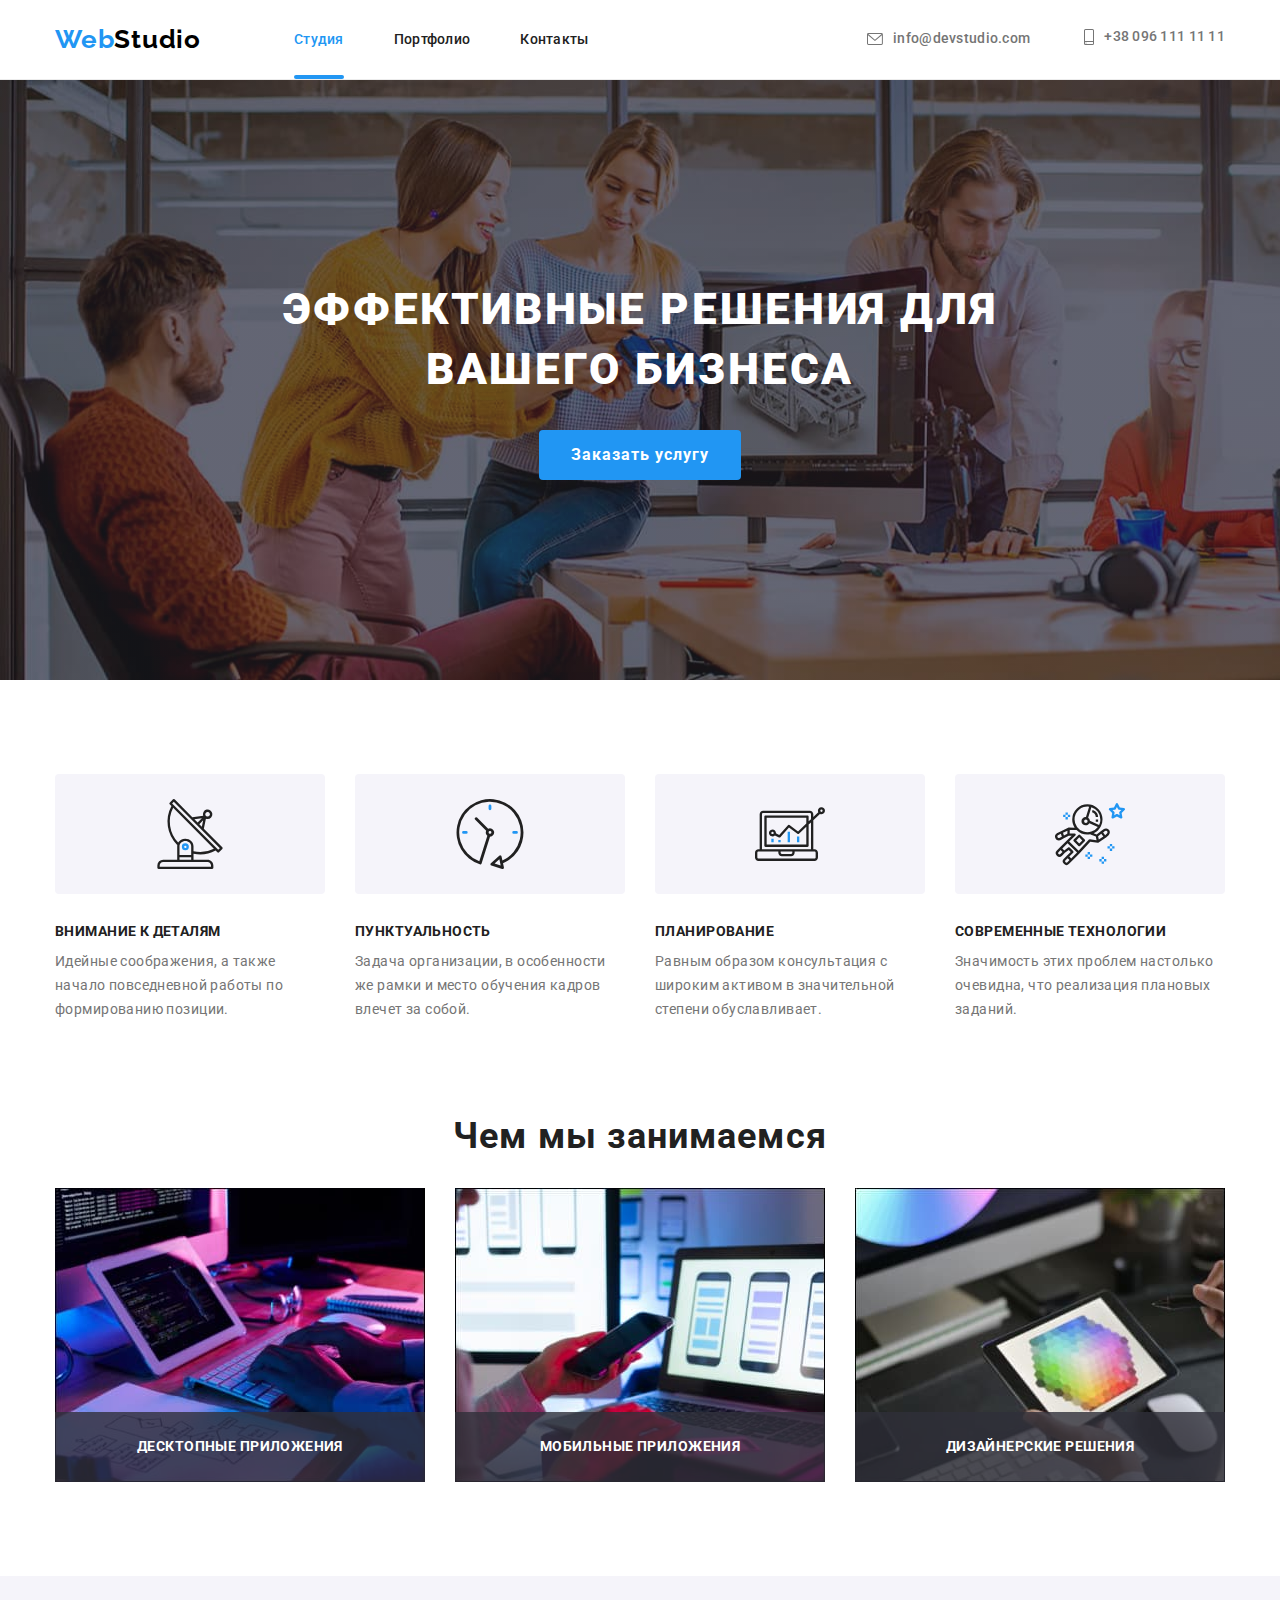
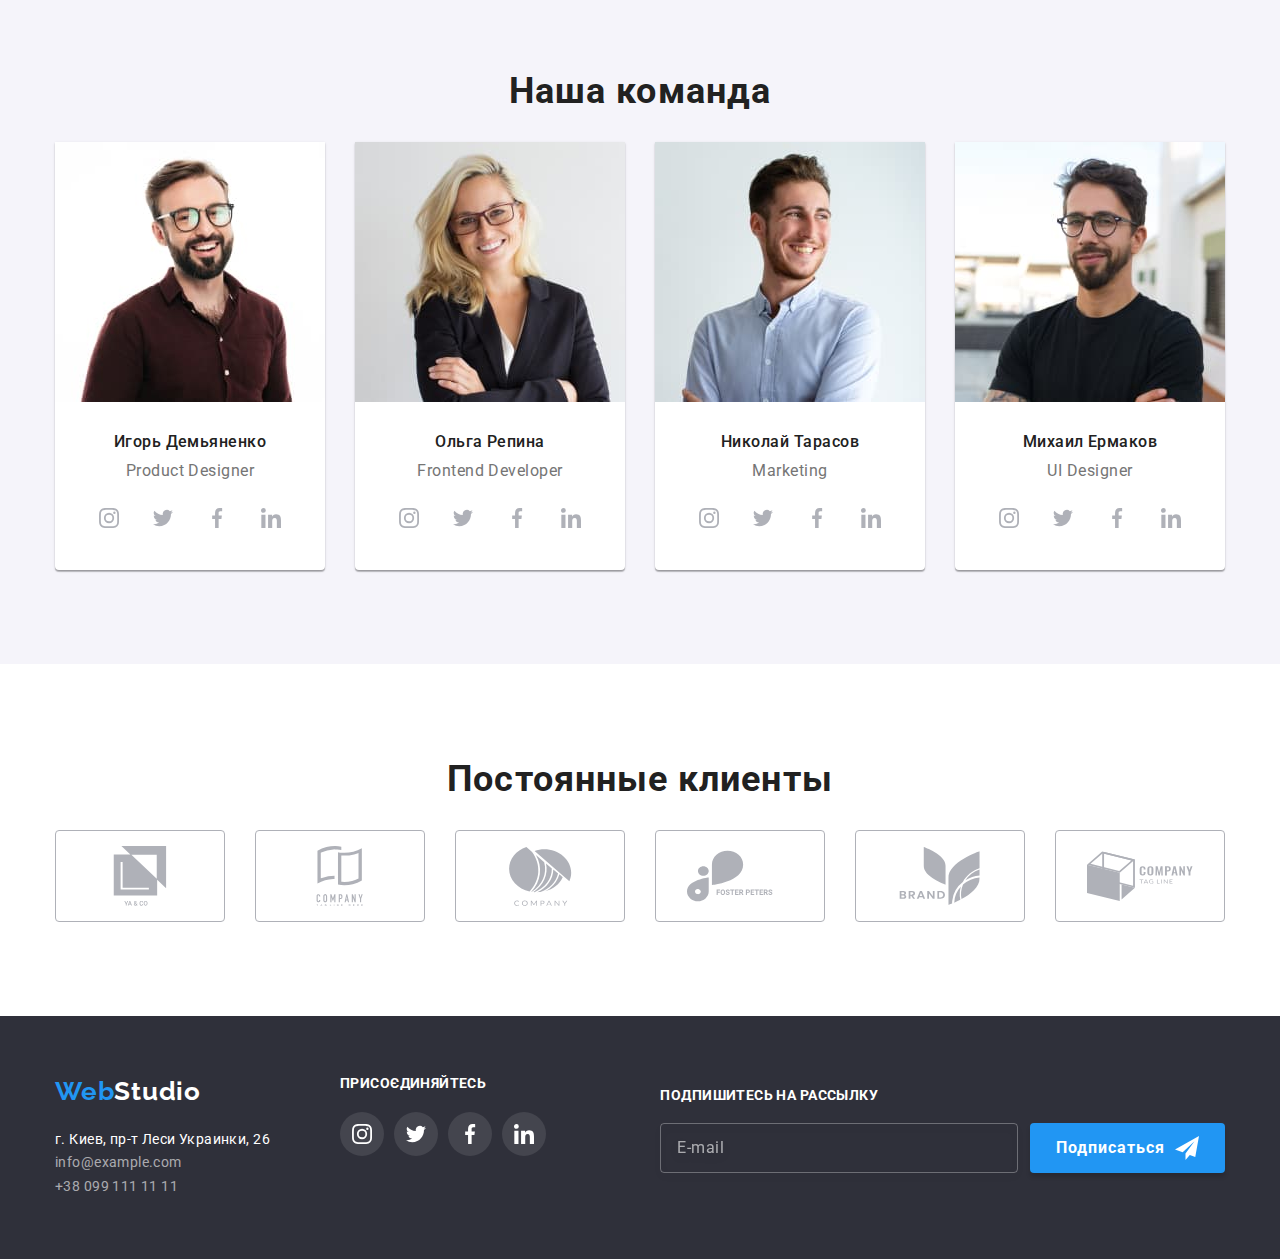
==== index.html @ 125cb2c0 "hw8" ====
<!DOCTYPE html>
<html lang="ru">

<head>
    <meta charset="UTF-8" />
    <meta http-equiv="X-UA-Compatible" content="IE=edge">
    <meta name="viewport" content="width=device-width, initial-scale=1.0">
    <title>Студія</title>
    <link rel="preconnect" href="https://fonts.googleapis.com">
    <link rel="preconnect" href="https://fonts.gstatic.com" crossorigin>
    <link href="https://fonts.googleapis.com/css2?family=Raleway:wght@700&family=Roboto:wght@400;500;700;900&display=swap"
        rel="stylesheet">
    <link rel="stylesheet" href="https://cdn.jsdelivr.net/npm/modern-normalize@1.1.0/modern-normalize.min.css">
    <link rel="stylesheet" href="./css/main.min.css">
    
</head>

<body>
<!--HEADER-->
    <header class="page-header">
        <div class="container page-header-box">
        <nav class="page-nav">
            <a class="page-header__logo link" href="./index.html" lang="en"><span class="web">Web</span>Studio</a>
            <ul class="menu list"> 
                <li class="menu__item">
                    <a class="menu__link current link" href="./index.html">Студия</a>
                </li>
                <li class="menu__item">
                    <a class="menu__link link" href="./portfolio.html">Портфолио</a>
                </li>
                <li class="menu__item">
                    <a class="menu__link link" href="#contacts">Контакты</a>
                </li>
            </ul> 
        </nav>
        <button type="button" class="mobile-menu-open" data-menu-open>
        <svg class="mobile-menu-icon" width="40px" height="40px">
            <use href="./images/icons.svg#icon-mobile-menu"></use>
        </svg>
        </button>
        <div class="contacts-box">
            <a class="contact-e-mail link" href="mailto:info@devstudio.com">info@devstudio.com
                <svg class="envelope-icon" width="16px" height="12px">
                    <use href="./images/icons.svg#icon-envelope"></use>
                </svg>
            </a>
            <a class="contact-phone-number link" href="tel:+380961111111">+38 096 111 11 11
                <svg class="phone-icon" width="10px" height="16px">
                    <use href="./images/icons.svg#icon-smartphone"></use>
                </svg>
            </a>
    </div>
        </div>
    </header>

    <!-- <main> -->
 <!-- HERO --> 

    <section class="hero section">  
    <div class="container">
        <h1 class="hero__title">Эффективные решения для <br>вашего бизнеса</h1>
        <div class="hero__bnt-box"><button class="hero__btn" type="button" data-modal-open>Заказать услугу</button>
            </div>
    </div>    
    </section>
    
<!--ADVANTAGES-->

    <section class="advantages section">   
        <div class="container">
        <ul class="advantages-list list">
            <li class="advantages-list__item">
                <div class="advantages-list__icon-box">
                    <svg class="advantages-list__icon"width="70" height="70">
                    <use href="./images/icons.svg#icon-antenna"></use>
                    </svg>
                </div>
                <h3 class="advantages-list__title">Внимание к деталям</h3>
                <p class="advantages-list__description">Идейные соображения, а также начало повседневной работы по формированию позиции.</p>
                </li>
                <li class="advantages-list__item">
                    <div class="advantages-list__icon-box">
                    <svg class="advantages-list__icon" width="70" height="70">
                    <use href="./images/icons.svg#icon-clock"></use>
                    </svg>
                    </div>
                    <h3 class="advantages-list__title">Пунктуальность</h3>
                    <p class="advantages-list__description">Задача организации, в особенности же рамки и место обучения кадров влечет за собой.</p>
                </li>
                <li class="advantages-list__item">
                    <div class="advantages-list__icon-box">
                    <svg class="advantages-list__icon" width="70" height="70">
                        <use href="./images/icons.svg#icon-diagram"></use>
                    </svg>
                    </div>
                    <h3 class="advantages-list__title">Планирование</h3>
                    <p class="advantages-list__description">Равным образом консультация с широким активом в значительной степени обуславливает.</p>
                </li>
                <li class="advantages-list__item">
                    <div class="advantages-list__icon-box">
                    <svg class="advantages-list__icon" width="70" height="70">
                        <use href="./images/icons.svg#icon-astronaut"></use>
                    </svg>
                    </div>
                    <h3 class="advantages-list__title">Современные технологии</h3>
                    <p class="advantages-list__description">Значимость этих проблем настолько очевидна, что реализация плановых заданий.</p>
                </li>
            </ul>
            </div>
        </section>
<!--ABOUT-->
        <section class="about section">  
            <div class="container about-box">
            <h2 class="section-title">Чем мы занимаемся</h2>
            <ul class="about-list list">
                <li class="about-list__item">
                    <div class="about-list__box">
                    <img
                    src="./images/section2/box1.jpg" 
                    alt="человек печатает на клавиатуре"
                    width="370"
                    height="294"
                    />
                    <p class="about-list__description">десктопные приложения</p>
                    </div>
                </li>
                <li class="about-list__item">
                    <div class="about-list__box">
                    <img
                    src="./images/section2/box2.jpg"
                    alt="человек с мобильным в руках создает меню для мобильных устройств"
                    width="370"
                    height="294"
                    />
                    <p class="about-list__description">мобильные приложения</p>
                    </div>
                </li>
                <li class="about-list__item">
                    <div class="about-list__box">
                    <img 
                    src="./images/section2/box3.jpg" 
                    alt="человек работает с цветовой палитрой на планшете" 
                    width="370"
                    height="294" 
                    />
                    <p class="about-list__description">дизайнерские решения</p>
                    </div>
                </li>
            </ul>
            </div>
        </section>
 <!--TEAM-->
        <section class="team section"> 
            <div class="container">
            <h2 class="section-title">Наша команда</h2>
            <ul class="team-list list">
                <li class="team-list__item">
                    <img 
                    src="./images/team/igor-demyanenko.jpg" 
                    alt="мужчина в очках с бородой улыбается"
                    width="270"
                    height="260"
                    />
                    <h3 class="team-list__name">Игорь Демьяненко</h3>
                    <p class="team-list__position" lang="en">Product Designer</p>
                <ul class="social-list list">
                    <li class="social-list__item">
                        <a href="" class="social-list__link">
                            <svg class="socail-list__icon" width="20" height="20">
                                <use href="./images/icons.svg#icon-instagram"></use>
                            </svg>
                        </a>
                    </li>
                    <li class="social-list__item">
                        <a href="" class="social-list__link">
                            <svg class="socail-list__icon" width="20" height="20">
                                <use href="./images/icons.svg#icon-twitter"></use>
                            </svg>
                        </a>
                    </li>
                    <li class="social-list__item">
                        <a href="" class="social-list__link">
                            <svg class="socail-list__icon" width="20" height="20">
                                <use href="./images/icons.svg#icon-facebook"></use>
                            </svg>
                        </a>
                    </li>
                    <li class="social-list__item">
                        <a href="" class="social-list__link">
                            <svg class="socail-list__icon" width="20" height="20">
                                <use href="./images/icons.svg#icon-linkedin"></use>
                            </svg>
                        </a>
                    </li>
                </ul>
                </li>
                <li class="team-list__item">
                    <img src="./images/team/olga-repina.jpg" 
                    alt="блондинка в очках улыбается" 
                    width="270" 
                    height="260"
                    />
                    <h3 class="team-list__name">Ольга Репина</h3>
                    <p class="team-list__position" lang="en">Frontend Developer</p>
                <ul class="social-list list">
                    <li class="social-list__item">
                        <a href="" class="social-list__link">
                            <svg class="socail-list__icon" width="20" height="20">
                                <use href="./images/icons.svg#icon-instagram"></use>
                            </svg>
                        </a>
                    </li>
                    <li class="social-list__item">
                        <a href="" class="social-list__link">
                            <svg class="socail-list__icon" width="20" height="20">
                                <use href="./images/icons.svg#icon-twitter"></use>
                            </svg>
                        </a>
                    </li>
                    <li class="social-list__item">
                        <a href="" class="social-list__link">
                            <svg class="socail-list__icon" width="20" height="20">
                                <use href="./images/icons.svg#icon-facebook"></use>
                            </svg>
                        </a>
                    </li>
                    <li class="social-list__item">
                        <a href="" class="social-list__link">
                            <svg class="socail-list__icon" width="20" height="20">
                                <use href="./images/icons.svg#icon-linkedin"></use>
                            </svg>
                        </a>
                    </li>
                </ul>
                </li>
                <li class="team-list__item">
                    <img src="./images/team/nikolay-tarasov.jpg" 
                    alt="мужчина в классической рубашке улыбается" 
                    width="270" height="260" />
                    <h3 class="team-list__name">Николай Тарасов</h3>
                    <p class="team-list__position" lang="en">Marketing</p>
                <ul class="social-list list">
                    <li class="social-list__item">
                        <a href="" class="social-list__link">
                            <svg class="socail-list__icon" width="20" height="20">
                                <use href="./images/icons.svg#icon-instagram"></use>
                            </svg>
                        </a>
                    </li>
                    <li class="social-list__item">
                        <a href="" class="social-list__link">
                            <svg class="socail-list__icon" width="20" height="20">
                                <use href="./images/icons.svg#icon-twitter"></use>
                            </svg>
                        </a>
                    </li>
                    <li class="social-list__item">
                        <a href="" class="social-list__link">
                            <svg class="socail-list__icon" width="20" height="20">
                                <use href="./images/icons.svg#icon-facebook"></use>
                            </svg>
                        </a>
                    </li>
                    <li class="social-list__item">
                        <a href="" class="social-list__link">
                            <svg class="socail-list__icon" width="20" height="20">
                                <use href="./images/icons.svg#icon-linkedin"></use>
                            </svg>
                        </a>
                    </li>
                </ul>
                </li>
                <li class="team-list__item">
                    <img src="./images/team/mihail-ermakov.jpg" 
                    alt="мужчина в очках с бородой улыбается" 
                    width="270" 
                    height="260" 
                    />
                    <h3 class="team-list__name">Михаил Ермаков</h3>
                    <p class="team-list__position" lang="en">UI Designer</p>
                <ul class="social-list list">
                    <li class="social-list__item">
                        <a href="" class="social-list__link">
                            <svg class="socail-list__icon" width="20" height="20">
                                <use href="./images/icons.svg#icon-instagram"></use>
                            </svg>
                        </a>
                    </li>
                    <li class="social-list__item">
                        <a href="" class="social-list__link">
                            <svg class="socail-list__icon" width="20" height="20">
                                <use href="./images/icons.svg#icon-twitter"></use>
                            </svg>
                        </a>
                    </li>
                    <li class="social-list__item">
                        <a href="" class="social-list__link">
                            <svg class="socail-list__icon" width="20" height="20">
                                <use href="./images/icons.svg#icon-facebook"></use>
                            </svg>
                        </a>
                    </li>
                    <li class="social-list__item">
                        <a href="" class="social-list__link">
                            <svg class="socail-list__icon" width="20" height="20">
                                <use href="./images/icons.svg#icon-linkedin"></use>
                            </svg>
                        </a>
                    </li>
            </ul>
            </div>
        </section>
<!--CLIENTS-->
    <section class="clients section"> 
    <div class="container clients-box">
        <h2 class="section-title">Постоянные клиенты</h2>
<ul class="clients-list list">
    <li class="clients-list__item">
        <a href="" class="clients-list__link link">
        <svg class="clients-list__icon" width="106px" height="60px">
            <use href="./images/icons.svg#icon-group1">
            </use>
        </svg>
        </a>
    </li>
    <li class="clients-list__item">
        <a href="" class="clients-list__link link">
        <svg class="clients-list__icon" width="106px" height="60px">
            <use href="./images/icons.svg#icon-group2">
            </use>
        </svg>
        </a>
    </li>
    <li class="clients-list__item">
        <a href="" class="clients-list__link link">
        <svg class="clients-list__icon" width="106px" height="60px">
            <use href="./images/icons.svg#icon-group3">
            </use>
        </svg>
        </a>
    </li>
    <li class="clients-list__item">
        <a href="" class="clients-list__link link">
        <svg class="clients-list__icon" width="106px" height="60px">
            <use href="./images/icons.svg#icon-group4">
            </use>
        </svg>
        </a>
    </li>
    <li class="clients-list__item">
        <a href="" class="clients-list__link link">
        <svg class="clients-list__icon" width="106px" height="60px">
            <use href="./images/icons.svg#icon-group5">
            </use>
        </svg>
        </a>
    </li>
    <li class="clients-list__item">
        <a href="" class="clients-list__link link">
        <svg class="clients-list__icon" width="106px" height="60px">
            <use href="./images/icons.svg#icon-group6">
            </use>
        </svg>
        </a>
    </li>
</ul>
    </div>
</section>
    </main>
<!--FOOTER-->
    <footer class="footer"> 
        <div class="container footer-box">
            <div class="footer-tablet-box">
            <div class="footer-address-box">
        <a class="footer__logo link" href="index.html" lang="en"><span class="web">Web</span>Studio</a>
        <address class="address">
                    <ul class="footer-contacts-list list">
            <li class="footer-contacts-list-item">
                <a class="footer-address-link link" href="https://goo.gl/maps/kGVF8FUABVi4qEjD9"
                target="_blank"
                rel="noopener noreferrer"
                >г. Киев, пр-т Леси Украинки, 26</a>
            </li>
            <li class="footer-contacts-list-item">
                <a class="footer-contact-e-mail link" href="mailto:info@example.com">info@example.com</a>
            </li>
            <li class="footer-contacts-list-item">
                <a class="footer-contact-phone-number link" href="tel:+380991111111">+38 099 111 11 11</a>
            </li>
        </ul>
        </address>
        </div>
        <div class="footer-sn-box">
            <h4 class="footer-sn-title">ПРИСОЄДИНЯЙТЕСЬ</h4>
            <ul class="footer-social-list list">
                <li class="footer-social-list-item">
                    <a href="" class="footer-social-list-link">
                        <svg class="footer-socail-list-icon" width="20" height="20">
                            <use href="./images/icons.svg#icon-instagram"></use>
                        </svg>
                    </a>
                </li>
                <li class="footer-social-list-item">
                    <a href="" class="footer-social-list-link">
                        <svg class="footer-socail-list-icon" width="20" height="20">
                            <use href="./images/icons.svg#icon-twitter"></use>
                        </svg>
                    </a>
                </li>
                <li class="footer-social-list-item">
                    <a href="" class="footer-social-list-link">
                        <svg class="footer-socail-list-icon" width="20" height="20">
                            <use href="./images/icons.svg#icon-facebook"></use>
                        </svg>
                    </a>
                </li>
                <li class="footer-social-list-item">
                    <a href="" class="footer-social-list-link">
                        <svg class="footer-socail-list-icon" width="20" height="20">
                            <use href="./images/icons.svg#icon-linkedin"></use>
                        </svg>
                    </a>
                </li>
            </ul>
        </div>
        </div>
        <div class="footer-form">
            <h4 class="subscribe-form-title">подпишитесь на рассылку</h4>
        
        <form class="footer-subscribe-form">
                    <ul class="subscribe-list list">
                        <li>
           <label class="subscribe-field">
           <input type="email" name="email" placeholder="E-mail" class="subscribe-input" required /> 
        </label>
        </li>
        <li>
           <button type="submit" class="subscribe-bnt">Подписаться
                    <svg class="icon icon-icon-send" width="24px" height="24px">
                        <use href="./images/icons.svg#icon-icon-send"></use>
                    </svg>

            </button>
            </li>
                </ul>
        </form>
        
        </div>
        </div>
    </footer>
<!--MODAL WINDOW-->
    <!-- <div class="backdrop is-hidden" data-modal> 
    <div class="modal-window">
        <button type="button" class="modal-close-btn button" data-modal-close>
            <svg class="modal-close-btn-icon" width="11" height="11">
                <use href="./images/icons.svg#icon-modal-close-btn"></use>
            </svg>
        </button>
        <form class="modal-form">
            <p class="modal-form-title">Оставьте свои данные, мы вам перезвоним</p>
            <label class="modal-form-field">
                <span class="modal-form-input-description"> Имя </span>
                <span class="modal-form-input-box">
                    <input 
                    type="text" 
                    name="user_name" 
                    class="modal-form-input" 
                    required 
                    pattern="[a-zA-Zа-яА-Я]+" 
                    minlength="2" />
                    <span class="modal-form-input-icon">
                        <svg class="modal-field-icon" width="18px" height="18px">
                            <use href="./images/icons.svg#icon-user-modal"></use>
                        </svg>
                    </span>
                </span>
            </label>
            <label class="modal-form-field">
                <span class="modal-form-input-description"> Телефон </span>
                <span class="modal-form-input-box">
                    <input 
                    type="tel" 
                    name="user_phone" 
                    class="modal-form-input" 
                    required 
                    pattern="[0-9]{10}" minlength="10" />
                    <span class="modal-form-input-icon">
                        <svg class="modal-field-icon" width="18px" height="18px">
                            <use href="./images/icons.svg#icon-phone-modal"></use>
                        </svg>
                    </span>
                </span>
            </label>
            <label class="modal-form-field">
                <span class="modal-form-input-description"> Почта </span>
                <span class="modal-form-input-box">
                    <input 
                    type="email" 
                    name="user_email" 
                    class="modal-form-input" 
                    required 
                    />
                    <span class="modal-form-input-icon">
                        <svg class="modal-field-icon" width="18px" height="18px">
                            <use href="./images/icons.svg#icon-email-modal"></use>
                        </svg>
                    </span>
                </span>
            </label>
            <label class="modal-form-field">
                <span class="modal-form-input-description"> Комментарий </span>
                <span class="modal-form-input-box">
                <textarea 
                name="user_comment" 
                class="modal-form-comment" 
                placeholder="Введите текст"></textarea>
                </span>
            </label>
            <label class="policy-check-field">
                <input 
                class="check-box"
                type="checkbox"
                name="policy-check-box"
                />
                <span class="check-box-icon">
                    <svg class="check-mark" width="11px" height="8px">
                        <use href="./images/icons.svg#icon-check-mark"></use>
                    </svg>
                </span>
                <span class="check-box-description">Соглашаюсь с рассылкой и принимаю&nbsp;<a class="policy-link" href="">Условия договора </a></span>
            </label>
            <button type="submit" class="modal-form-submit">Отправить</button>
        </form>
    </div>
</div>

    <script src="./js/modal.js"></script> 
<!--  -->
    <script src="./js/mobile-menu.js"></script>
</body>

</html>
---- css/main.min.css ----
h1,h2,h3,h4,h5,h6,p{margin-top:0;margin-bottom:0}ul,ol{margin-top:0;margin-bottom:0;padding-left:0}img{display:block;max-width:100%;height:auto}.list{list-style:none}.link{text-decoration:none}body{font-family:var(--primary-font)}button{cursor:pointer}.container{padding-left:15px;padding-right:15px}@media screen and (min-width: 480px){.container{width:480px;margin-left:auto;margin-right:auto}}@media screen and (min-width: 768px){.container{width:768px}}@media screen and (min-width: 1200px){.container{width:1200px}}@media screen and (max-width: 767px){.section{padding:60px 0}}@media screen and (min-width: 768px){.section{padding:60px 0}}@media screen and (min-width: 1200px){.section{padding:94px 0}}.backdrop{position:fixed;top:0;left:0;z-index:100;width:100%;height:100%;background:rgba(0,0,0,.2);transition:500ms cubic-bezier(0.4, 0, 0.2, 1)}.backdrop.is-hidden{opacity:0;visibility:hidden;pointer-events:none;transform:scale(3);transition:500ms cubic-bezier(0.4, 0, 0.2, 1)}@media screen and (max-width: 767px){.footer{background-color:#2f303a;padding-top:60px;padding-bottom:60px}.footer__logo{font-size:24px;margin-bottom:20px}.footer-address-box{display:flex;flex-direction:column;justify-content:center;align-items:center}.address{text-align:center;margin-bottom:60px}.footer-contacts-list-item:not(:last-child){margin-bottom:8px}.footer-address-link{font-style:normal;font-weight:400;font-size:14px;line-height:24px;letter-spacing:.03em;color:#fff}.footer-contact-e-mail{font-style:normal;font-weight:400;font-size:14px;line-height:1.71;letter-spacing:.03em;color:rgba(255,255,255,.6)}.footer-contact-phone-number{font-style:normal;font-weight:400;font-size:14px;line-height:1.71;letter-spacing:.03em;color:rgba(255,255,255,.6)}.footer-sn-title{display:block;font-weight:700;font-size:14px;line-height:1.14;letter-spacing:.03em;text-transform:uppercase;text-align:center;color:#fff;margin-bottom:20px}.footer-social-list{display:flex;justify-content:center;gap:10px;margin-bottom:60px}.footer-social-list-link{display:flex;justify-content:center;align-items:center;width:44px;height:44px;border-radius:50%;background:rgba(255,255,255,.1);fill:#fff}.footer-form{display:flex;flex-direction:column;margin-top:auto;justify-content:center;align-items:center}.subscribe-form-title{font-weight:700;font-size:14px;line-height:1.15;letter-spacing:.03em;text-transform:uppercase;color:#fff;margin-bottom:20px}.subscribe-input{border:1px solid rgba(255,255,255,.3);border-radius:4px;height:50px;background-color:rgba(0,0,0,0);padding:15px 16px;font-weight:400;font-size:16px;line-height:1.25;letter-spacing:.03em;color:rgba(255,255,255,.6);margin-bottom:20px;width:90vw}.subscribe-input::placeholder{font-weight:400;font-size:16px;line-height:1.25;display:flex;align-items:center;letter-spacing:.03em;color:rgba(255,255,255,.6)}.subscribe-bnt{background:#2196f3;box-shadow:0px 4px 4px rgba(0,0,0,.15);border:none;border-radius:4px;color:#fff;font-weight:700;font-size:16px;line-height:1.87;align-items:center;text-align:center;display:flex;letter-spacing:.06em;padding:10px 31px;margin-left:auto;margin-right:auto}.icon-icon-send{fill:currentColor;margin-left:10px}}@media screen and (min-width: 768px)and (max-width: 1199px){.footer{background-color:#2f303a;padding-top:60px;padding-bottom:60px}.footer-tablet-box{display:flex;justify-content:center;gap:168px}.footer__logo{font-size:24px;margin-bottom:20px}.footer-address-box{display:flex;flex-direction:column;justify-content:center;align-items:center}.address{text-align:center;margin-bottom:60px}.footer-contacts-list-item:not(:last-child){margin-bottom:8px}.footer-address-link{font-style:normal;font-weight:400;font-size:14px;line-height:24px;letter-spacing:.03em;color:#fff}.footer-contact-e-mail{font-style:normal;font-weight:400;font-size:14px;line-height:1.71;letter-spacing:.03em;color:rgba(255,255,255,.6)}.footer-contact-phone-number{font-style:normal;font-weight:400;font-size:14px;line-height:1.71;letter-spacing:.03em;color:rgba(255,255,255,.6)}.sn-title{display:block;font-weight:700;font-size:14px;line-height:1.14;letter-spacing:.03em;text-transform:uppercase;color:#fff;margin-bottom:20px}.footer-social-list{display:flex;justify-content:center;gap:10px}.footer-sn-title{display:block;font-weight:700;font-size:14px;line-height:1.14;letter-spacing:.03em;text-transform:uppercase;text-align:center;color:#fff;margin-bottom:20px}.footer-social-list{display:flex;justify-content:center;gap:10px;margin-bottom:60px}.footer-social-list-link{display:flex;justify-content:center;align-items:center;width:44px;height:44px;border-radius:50%;background:rgba(255,255,255,.1);fill:#fff}.footer-form{display:flex;flex-direction:column;margin-top:auto;justify-content:center;align-items:center}.subscribe-form-title{font-weight:700;font-size:14px;line-height:1.15;letter-spacing:.03em;text-transform:uppercase;color:#fff;margin-bottom:20px}.subscribe-input{border:1px solid rgba(255,255,255,.3);border-radius:4px;height:50px;background-color:rgba(0,0,0,0);padding:15px 16px;font-weight:400;font-size:16px;line-height:1.25;letter-spacing:.03em;color:rgba(255,255,255,.6);margin-bottom:20px;width:450px}.subscribe-input::placeholder{font-weight:400;font-size:16px;line-height:1.25;display:flex;align-items:center;letter-spacing:.03em;color:rgba(255,255,255,.6)}.subscribe-bnt{background:#2196f3;box-shadow:0px 4px 4px rgba(0,0,0,.15);border:none;border-radius:4px;color:#fff;font-weight:700;font-size:16px;line-height:1.87;align-items:center;text-align:center;display:flex;letter-spacing:.06em;padding:10px 31px;margin-left:auto;margin-right:auto}.icon-icon-send{fill:currentColor;margin-left:10px}}@media screen and (min-width: 1200px){.footer{background-color:#2f303a;padding-top:60px;padding-bottom:60px}.footer-box{display:flex;align-items:baseline}.footer-tablet-box{display:flex}.footer-address-box{display:table;margin-right:70px}.footer__logo{display:block;margin-bottom:20px}.footer-address-link{font-style:normal;font-weight:400;font-size:14px;line-height:24px;letter-spacing:.03em;color:#fff;transition:var(--transition-main)}.footer-address-link:hover,.footer-address-link:focus{color:var(--accent-color)}.footer-contact-e-mail{font-style:normal;font-weight:400;font-size:14px;line-height:1.71;letter-spacing:.03em;color:rgba(255,255,255,.6);transition:var(--transition-main)}.footer-contact-e-mail:hover,.footer-contact-e-mail:focus{color:var(--accent-color)}.footer-contact-phone-number{font-style:normal;font-weight:400;font-size:14px;line-height:1.71;letter-spacing:.03em;color:rgba(255,255,255,.6);transition:var(--transition-main)}.footer-contact-phone-number:hover,.footer-contact-phone-number:focus{color:var(--accent-color)}.contacts-list-item:not(:last-of-type){margin-bottom:9px}.footer-sn-title{display:block;font-weight:700;font-size:14px;line-height:1.14;letter-spacing:.03em;text-transform:uppercase;color:#fff;margin-bottom:20px}.footer-social-list{display:flex;justify-content:center;gap:10px}.footer-social-list-link{display:flex;justify-content:center;align-items:center;width:44px;height:44px;border-radius:50%;background:rgba(255,255,255,.1);fill:#fff;transition:var(--transition-main)}.footer-social-list-link:hover,.footer-social-list-link:focus{background-color:var(--accent-color)}.footer-form{margin-left:auto;justify-content:center;align-items:center}.subscribe-form-title{font-weight:700;font-size:14px;line-height:1.15;letter-spacing:.03em;text-transform:uppercase;color:#fff;margin-bottom:20px}.subscribe-list{display:flex}.subscribe-bnt{background:#2196f3;box-shadow:0px 4px 4px rgba(0,0,0,.15);border:none;border-radius:4px;color:#fff;font-weight:700;font-size:16px;line-height:1.87;display:flex;align-items:center;text-align:center;letter-spacing:.06em;padding:10px 26px;transition:backgroud-color var(--transition-main)}.subscribe-bnt:focus,.subscribe-bnt:hover{background-color:#188ce8}.icon-icon-send{fill:currentColor;margin-left:10px}.subscribe-input{border:1px solid rgba(255,255,255,.3);filter:drop-shadow(0px 4px 4px rgba(0, 0, 0, 0.15));border-radius:4px;width:358px;height:50px;background-color:rgba(0,0,0,0);margin-right:12px;padding:15px 16px;font-weight:400;font-size:16px;line-height:1.25;display:flex;align-items:center;letter-spacing:.03em;color:rgba(255,255,255,.6);transition:border-color var(--transition-main)}.subscribe-input::placeholder{font-weight:400;font-size:16px;line-height:1.25;display:flex;align-items:center;letter-spacing:.03em;color:rgba(255,255,255,.6)}.subscribe-input:focus,.subscribe-input:hover{outline:none;border-color:var(--accent-color)}}@media screen and (max-width: 767px){.menu{display:none}.contacts-box{display:none}.page-header{padding-top:24px;padding-bottom:24px}.page-header-box{display:flex;align-items:center;justify-content:space-between}.mobile-menu-open{background-color:rgba(0,0,0,0);border:none;padding:0;line-height:0}}@media screen and (min-width: 768px){.mobile-menu-open{display:none}.page-nav{display:flex;align-items:center}.page-header-box{display:flex;padding-top:24px;padding-bottom:24px;align-items:center}.page-header__logo{margin-right:88px}.menu{display:flex;align-items:center}.menu__item:not(:last-child){margin-right:50px}.menu__link{font-weight:500;font-size:14px;line-height:1.14;letter-spacing:.02em;color:#212121;padding-top:32px;padding-bottom:32px}.current{color:var(--accent-color);position:relative}.current::after{position:absolute;bottom:0;display:block;content:"";border-radius:2px;background-color:var(--accent-color);height:4px;width:100%}.contacts-box{display:flex;flex-direction:column;margin-left:auto}.contact-e-mail,.contact-phone-number{font-weight:500;font-size:14px;line-height:1.14;letter-spacing:.02em;color:#757575;display:inline-flex;align-items:center}.envelope-icon,.phone-icon{order:-1;margin-right:10px;fill:currentColor}}@media screen and (min-width: 1200px){.page-header{border-bottom:1px solid #ececec}.page-header__logo{margin-right:93px}.contacts-box{display:inline;justify-content:center}.menu__link{transition:var(--transition-main)}.menu__link:hover{color:var(--accent-color)}.menu__link:focus{color:var(--accent-color)}.contact-e-mail{margin-right:50px}.contact-e-mail,.contact-phone-number{font-weight:500;font-size:14px;line-height:1.14;letter-spacing:.02em;color:#757575;display:inline-flex;align-items:center;transition:var(--transition-main)}.contact-e-mail:hover,.contact-phone-number:hover{color:var(--accent-color)}.contact-e-mail:focus,.contact-phone-number:focus{color:var(--accent-color)}}.page-header__logo{font-family:var(--logo-font);font-weight:700;font-size:26px;line-height:1.19;letter-spacing:.03em;color:#000}.footer__logo{font-family:var(--logo-font);font-weight:700;font-size:26px;line-height:1.19;letter-spacing:.03em;color:#fff}.web{font-family:var(--logo-font);font-weight:700;font-size:26px;line-height:1.19;letter-spacing:.03em;color:var(--accent-color)}.modal-form{display:flex;flex-direction:column}.modal-form-title{font-weight:700;font-size:20px;line-height:1.15;text-align:center;letter-spacing:.03em;color:#212121;margin-bottom:12px}.modal-form-field{margin-bottom:10px}.modal-form-input{width:100%;height:40px;border:1px solid rgba(33,33,33,.2);border-radius:4px;transition:border-color var(--transition-main);padding-left:42px;padding-top:16px;padding-bottom:16px}.modal-form-input:focus{outline:none;border-color:var(--accent-color);cursor:pointer}.modal-form-input-description{font-weight:400;font-size:12px;line-height:1.17;letter-spacing:.01em;color:#757575;display:block;margin-bottom:4px}.modal-form-input-box{position:relative}.modal-field-icon{position:absolute;top:50%;left:12px;transform:translateY(-50%);transition:fill var(--transition-main)}.modal-form-input:focus+.modal-form-input-icon{fill:var(--accent-color)}.modal-form-comment{width:100%;height:120px;padding:12px 16px;resize:none;border-radius:4px;border:1px solid rgba(33,33,33,.2);transition:border-color var(--transition-main)}.modal-form-comment::placeholder{font-weight:400;font-size:12px;line-height:14px;letter-spacing:.01em;color:rgba(117,117,117,.5)}.modal-form-comment:focus{border-color:var(--accent-color);outline:none;cursor:pointer}.policy-check-field{display:flex;margin-bottom:30px;align-items:center;justify-content:center;margin-top:6px}.policy-check-field:focus,.policy-check-field:hover{cursor:pointer}.check-box-icon{display:inline-block;width:16px;height:15px;margin-right:8px;border:2px solid #212121;border-radius:4px;position:relative;transition:background-color var(--transition-main)}.check-mark{position:absolute;top:50%;transform:translateY(-50%)}.check-box-description{font-weight:400;font-size:14px;line-height:1.71;letter-spacing:.03em;color:#757575}.policy-link{color:#2196f3}.check-box:checked+.check-box-icon{background-color:var(--accent-color);border-color:rgba(0,0,0,0)}.check-box{-webkit-appearance:none;-moz-appearance:none;appearance:none}.modal-form-submit{min-width:200px;height:50px;background:#2196f3;box-shadow:0px 4px 4px rgba(0,0,0,.15);border:none;border-radius:4px;color:#fff;font-weight:700;font-size:16px;line-height:1.87;display:flex;align-self:center;text-align:center;letter-spacing:.06em;padding:10px 52px;transition:backgroud-color var(--transition-main)}.modal-form-submit:focus,.modal-form-submit:hover{outline:none;background-color:#188ce8}.modal-window{position:absolute;top:50%;left:50%;transform:translate(-50%, -50%);width:528px;height:581px;background-color:#fff;box-shadow:0px 1px 3px rgba(0,0,0,.12),0px 1px 1px rgba(0,0,0,.14),0px 2px 1px rgba(0,0,0,.2);border-radius:4px;padding:40px}.modal-close-btn{position:absolute;top:8px;right:8px;display:flex;justify-content:center;align-items:center;width:30px;height:30px;border-radius:50%;background-color:#fff;border:1px solid rgba(0,0,0,.1);padding:0}.modal-close-btn:hover,.modal-close-btn:focus{fill:var(--accent-color)}@media screen and (max-width: 767px){.section-title{font-weight:700;font-size:22px;line-height:1.17;text-align:center;letter-spacing:.03em;color:#212121;margin-bottom:20px}}@media screen and (min-width: 768px){.section-title{font-weight:700;font-size:28px;line-height:1.17;text-align:center;letter-spacing:.03em;color:#212121;margin-bottom:30px}}@media screen and (min-width: 1200px){.section-title{font-size:36px}}@media screen and (max-width: 1199px){.about{display:none}}@media screen and (min-width: 1200px){.about{padding-top:0}.about-list{display:flex;gap:var(--item-gap);border:none}.about-list__box{position:relative}.about-list__box>.about-list__description{position:absolute;bottom:0;width:100%;height:70px;background:rgba(47,48,58,.8);font-weight:700;font-size:14px;line-height:1.14;letter-spacing:.03em;text-transform:uppercase;color:#fff;text-align:center;padding-top:27px;padding-bottom:27px}}@media screen and (max-width: 767px){.advantages-list{display:flex;flex-wrap:wrap}.advantages-list__icon-box{display:flex;justify-content:center;align-items:center;margin-bottom:30px;padding-top:25px;padding-bottom:25px;background-color:#f5f4fa;border-radius:4px}.advantages-list__title{font-weight:700;font-size:14px;line-height:1.14;letter-spacing:.03em;text-transform:uppercase;color:#212121;margin-bottom:10px}.advantages-list__description{font-weight:400;font-size:14px;line-height:1.71;letter-spacing:.03em;color:#757575}}@media screen and (min-width: 768px){.advantages-list{display:flex;gap:var(--item-gap);flex-wrap:wrap}.advantages-list__item{flex-basis:calc((100% - 30px)/2)}.advantages-list__icon-box{display:flex;justify-content:center;align-items:center;margin-bottom:30px;padding-top:25px;padding-bottom:25px;background-color:#f5f4fa;border-radius:4px}.advantages-list__title{font-weight:700;font-size:14px;line-height:1.14;letter-spacing:.03em;text-transform:uppercase;color:#212121;margin-bottom:10px}.advantages-list__description{font-weight:400;font-size:14px;line-height:1.71;letter-spacing:.03em;color:#757575}}@media screen and (min-width: 1200px){.advantages-list__item{flex-basis:calc((100% - 90px)/4)}}@media screen and (max-width: 767px){.clients-list{display:flex;flex-wrap:wrap;justify-content:center;align-items:center;gap:var(--item-gap)}.clients-list__item{flex-basis:calc((100% - 30px)/2)}.clients-list__link{display:flex;justify-content:center;align-items:center;fill:#afb1b8;border:1px solid #afb1b8;height:92px;border-radius:4px}}@media screen and (min-width: 768px){.clients-list{display:flex;flex-wrap:wrap;justify-content:center;align-items:center;gap:var(--item-gap)}.clients-list__item{flex-basis:calc((100% - 60px)/3)}.clients-list__link{display:flex;justify-content:center;align-items:center;fill:#afb1b8;border:1px solid #afb1b8;height:92px;border-radius:4px}}@media screen and (min-width: 1200px){.clients-list__item{flex-basis:calc((100% - 150px)/6)}.clients-list__link{transition:var(--transition-main)}.clients-list__link:hover,.clients-list__link:focus{fill:var(--accent-color);border-color:var(--accent-color)}}@media screen and (max-width: 767px){.hero{padding-top:118px;padding-bottom:118px;background-image:linear-gradient(rgba(47, 48, 58, 0.4), rgba(47, 48, 58, 0.4)),url("/images/mobile/hero/hero-480/hero-480.jpg");background-size:cover;background-color:#c4c4c4}}@media screen and (max-width: 767px)and (min-device-pixel-ratio: 2)and (max-width: 767px),screen and (max-width: 767px)and (min-resolution: 192dpi)and (max-width: 767px),screen and (max-width: 767px)and (min-resolution: 2dppx)and (max-width: 767px){.banner{background-image:url("/images/mobile/hero/hero-480/hero-480@2x.jpg")}}@media screen and (max-width: 767px){.hero__title{font-weight:900;font-size:26px;line-height:1.62;text-align:center;letter-spacing:.06em;text-transform:uppercase;color:#fff;margin-bottom:30px}}@media screen and (max-width: 767px){.hero__bnt-box{display:flex;justify-content:center;align-items:center}}@media screen and (max-width: 767px){.hero__btn{color:#fff;background-color:#2196f3;font-family:inherit;font-weight:700;font-size:16px;line-height:1.88;display:flex;align-items:center;text-align:center;letter-spacing:.06em;border:none;border-radius:4px;padding:10px 24px}}@media screen and (min-width: 768px){.hero{padding-top:118px;padding-bottom:118px;background-image:linear-gradient(rgba(47, 48, 58, 0.4), rgba(47, 48, 58, 0.4)),url("/images/tablet/hero/hero-768.jpg");background-size:cover;background-color:#c4c4c4}}@media screen and (min-width: 768px)and (min-device-pixel-ratio: 2)and (min-width: 768px),screen and (min-width: 768px)and (min-resolution: 192dpi)and (min-width: 768px),screen and (min-width: 768px)and (min-resolution: 2dppx)and (min-width: 768px){.banner{background-image:url("/images/tablet/hero/hero-768@2x.jpg")}}@media screen and (min-width: 768px){.hero__title{font-weight:900;font-size:26px;line-height:1.62;text-align:center;letter-spacing:.06em;text-transform:uppercase;color:#fff;margin-bottom:30px}}@media screen and (min-width: 768px){.hero__bnt-box{display:flex;justify-content:center;align-items:center}}@media screen and (min-width: 768px){.hero__btn{color:#fff;background-color:#2196f3;font-family:inherit;font-weight:700;font-size:16px;line-height:1.88;display:flex;align-items:center;text-align:center;letter-spacing:.06em;border:none;border-radius:4px;padding:10px 24px}}@media screen and (min-width: 1200px){.hero{padding-top:200px;padding-bottom:200px;background-image:linear-gradient(rgba(47, 48, 58, 0.4), rgba(47, 48, 58, 0.4)),url("/images/desktop/hero/hero-1600.jpg")}}@media screen and (min-width: 1200px)and (min-device-pixel-ratio: 2)and (min-width: 1200px),screen and (min-width: 1200px)and (min-resolution: 192dpi)and (min-width: 1200px),screen and (min-width: 1200px)and (min-resolution: 2dppx)and (min-width: 1200px){.banner{background-image:url("/images/desktop/hero/hero-1600@2x.jpg")}}@media screen and (min-width: 1200px){.hero__title{font-size:44px;line-height:1.36}}@media screen and (min-width: 1200px){.hero__btn{padding:10px 32px;transition:var(--transition-main)}.hero__btn:hover,.hero__btn:focus{background-color:#188ce8;cursor:pointer}}.portfolio-filters{display:flex;justify-content:center;gap:8px;margin-bottom:50px}.portfolio-filter-btn{font-family:inherit;font-weight:500;font-size:16px;line-height:1.63;text-align:center;letter-spacing:.03em;color:#212121;background-color:#f5f4fa;border:none;border-radius:4px;padding:6px 22px 6px 22px;transition:var(--transition-main)}.portfolio-filter-btn:hover,.portfolio-filter-btn:focus{color:#fff;background-color:var(--accent-color);box-shadow:0px 3px 1px rgba(0,0,0,.1),0px 1px 2px rgba(0,0,0,.08),0px 2px 2px rgba(0,0,0,.12)}.projects-list{display:flex;flex-wrap:wrap;gap:var(--item-gap)}.projects-list-item{flex-basis:calc((100% - 60px)/3)}.project-name{font-weight:700;font-size:18px;line-height:2;letter-spacing:.06em;color:#212121;margin-bottom:4px}.project-description{font-weight:400;font-size:16px;line-height:1.88;letter-spacing:.03em}.project-box{border:1px solid #eee;border-top:none;padding:20px 24px;background:#fff}.project-btn{text-align:left;padding:0;border:none;transition:var(--transition-main)}.project-btn:hover,.project-btn:focus{box-shadow:0px 1px 1px rgba(0,0,0,.12),0px 4px 4px rgba(0,0,0,.06),1px 4px 6px rgba(0,0,0,.16)}.project-card{position:relative;overflow:hidden}.project-hover-text{position:absolute;top:0;left:0;background-color:rgba(33,150,243,.9);font-weight:400;font-size:18px;line-height:1.55;letter-spacing:.03em;color:#fff;padding:63px 24px;width:100%;height:100%;overflow:auto;transform:translate(0, 100%);transition:var(--transition-main)}.project-btn:hover .project-hover-text,.project-btn:focus .project-hover-text{transform:translate(0, 0)}@media screen and (max-width: 767px){.team{background-color:#f5f4fa}.team-list{display:flex;flex-wrap:wrap;gap:var(--item-gap)}.team-list__item{background-color:#fff;box-shadow:0px 1px 3px rgba(0,0,0,.12),0px 1px 1px rgba(0,0,0,.14),0px 2px 1px rgba(0,0,0,.2);border-radius:0px 0px 4px 4px;padding-bottom:30px;flex-basis:100%;max-width:450px}.team-list__name{font-weight:500;font-size:16px;line-height:1.19;text-align:center;letter-spacing:.03em;color:#212121;margin-top:30px;margin-bottom:10px}.team-list__position{font-size:16px;line-height:1.19;text-align:center;letter-spacing:.03em;color:#757575;margin-bottom:16px}.social-list{display:flex;justify-content:center;gap:10px}.social-list__link{justify-content:center;align-items:center;background-color:#fff;fill:#afb1b8;width:44px;height:44px;border-radius:50%;display:flex}}@media screen and (min-width: 768px){.team{background-color:#f5f4fa}.team-list{display:flex;flex-wrap:wrap;gap:var(--item-gap)}.team-list__item{background-color:#fff;box-shadow:0px 1px 3px rgba(0,0,0,.12),0px 1px 1px rgba(0,0,0,.14),0px 2px 1px rgba(0,0,0,.2);border-radius:0px 0px 4px 4px;padding-bottom:30px;flex-basis:calc((100% - 30px)/2);max-width:354px}.team-list__name{font-weight:500;font-size:16px;line-height:1.19;text-align:center;letter-spacing:.03em;color:#212121;margin-top:30px;margin-bottom:10px}.team-list__position{font-size:16px;line-height:1.19;text-align:center;letter-spacing:.03em;color:#757575;margin-bottom:16px}.social-list{display:flex;justify-content:center;gap:10px}.social-list__link{justify-content:center;align-items:center;background-color:#fff;fill:#afb1b8;width:44px;height:44px;border-radius:50%;display:flex}}@media screen and (min-width: 1200px){.team-list__item{flex-basis:calc((100% - 90px)/4)}.social-list__link{transition:var(--transition-main)}.social-list__link:hover,.social-list__link:focus{background-color:var(--accent-color)}.social-list__link:hover .socail-list__icon,.social-list__link:focus .socail-list__icon{fill:#fff}}:root{--primary-font: "Roboto", sans-serif;--logo-font: "Raleway", sans-serif;--accent-color: #2196F3;--item-gap: 30px;--transition-main: 250ms cubic-bezier(0.4, 0, 0.2, 1)}/*# sourceMappingURL=main.min.css.map */
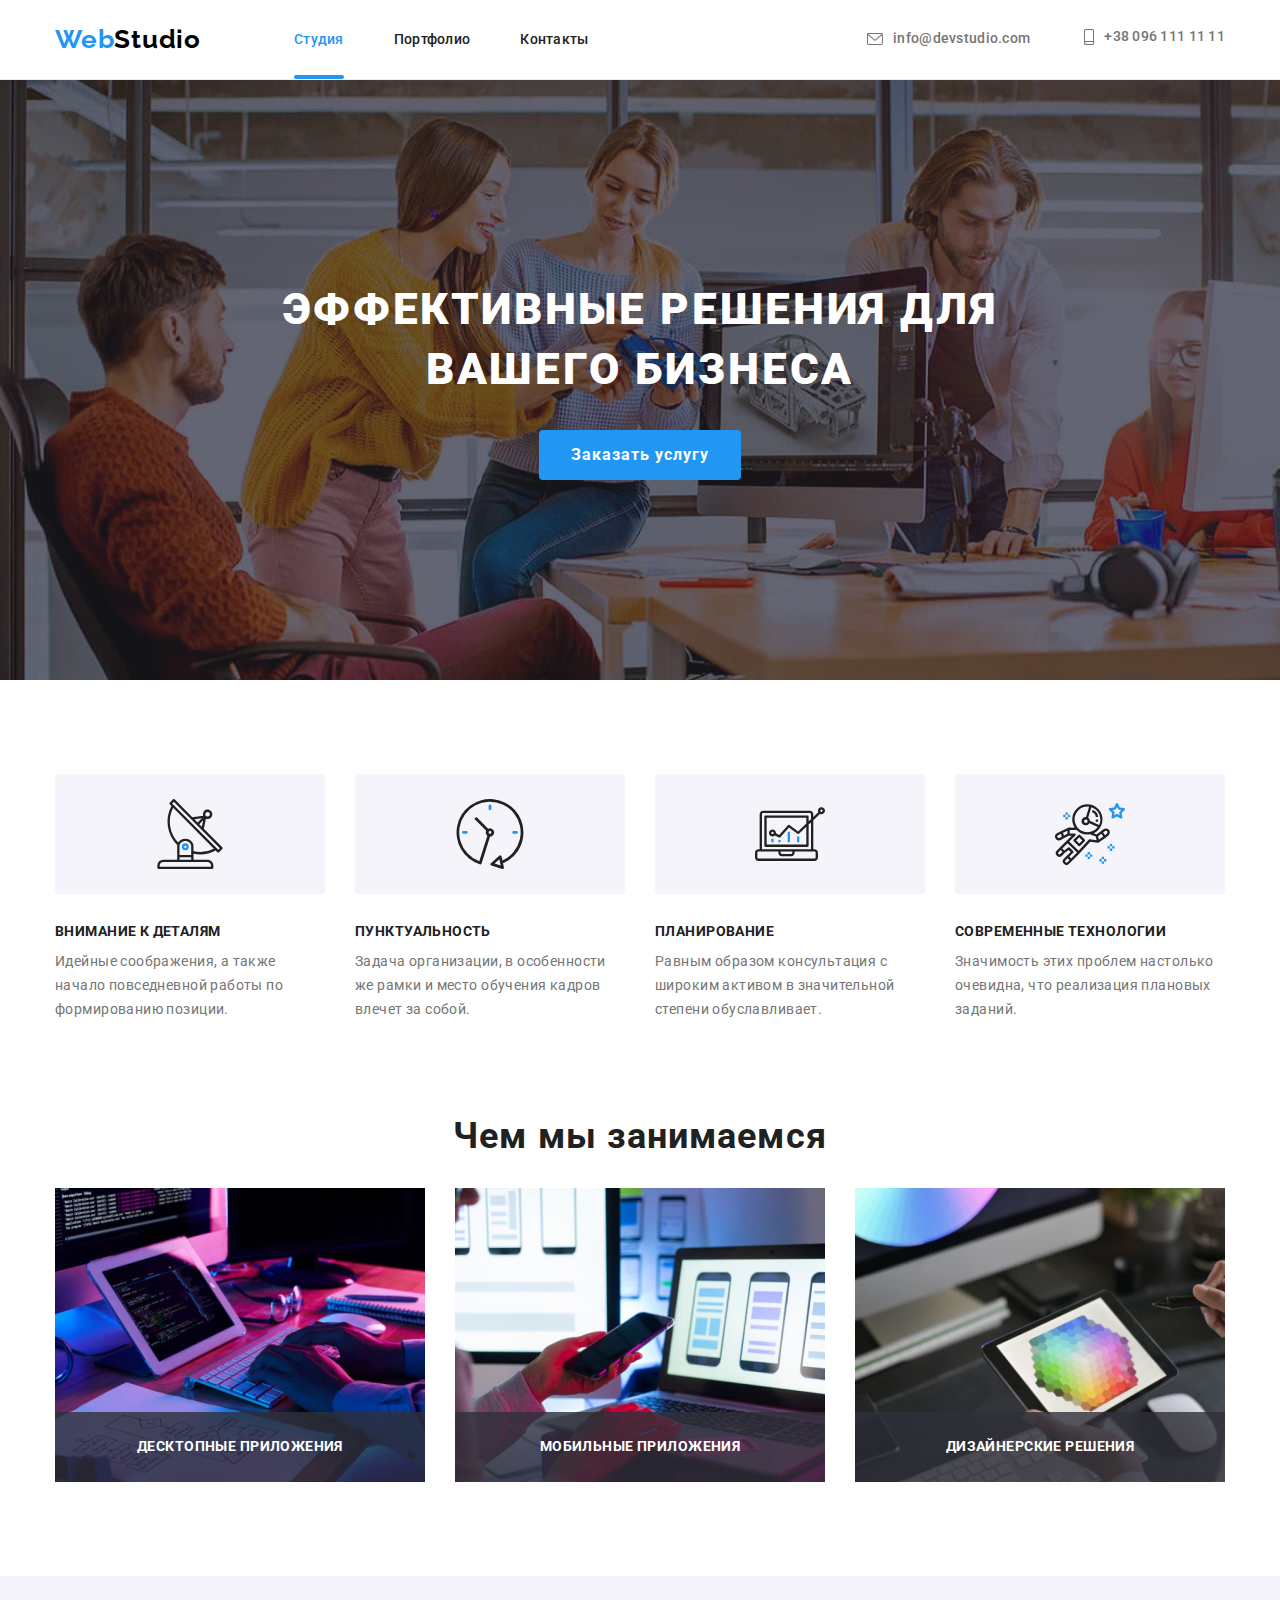
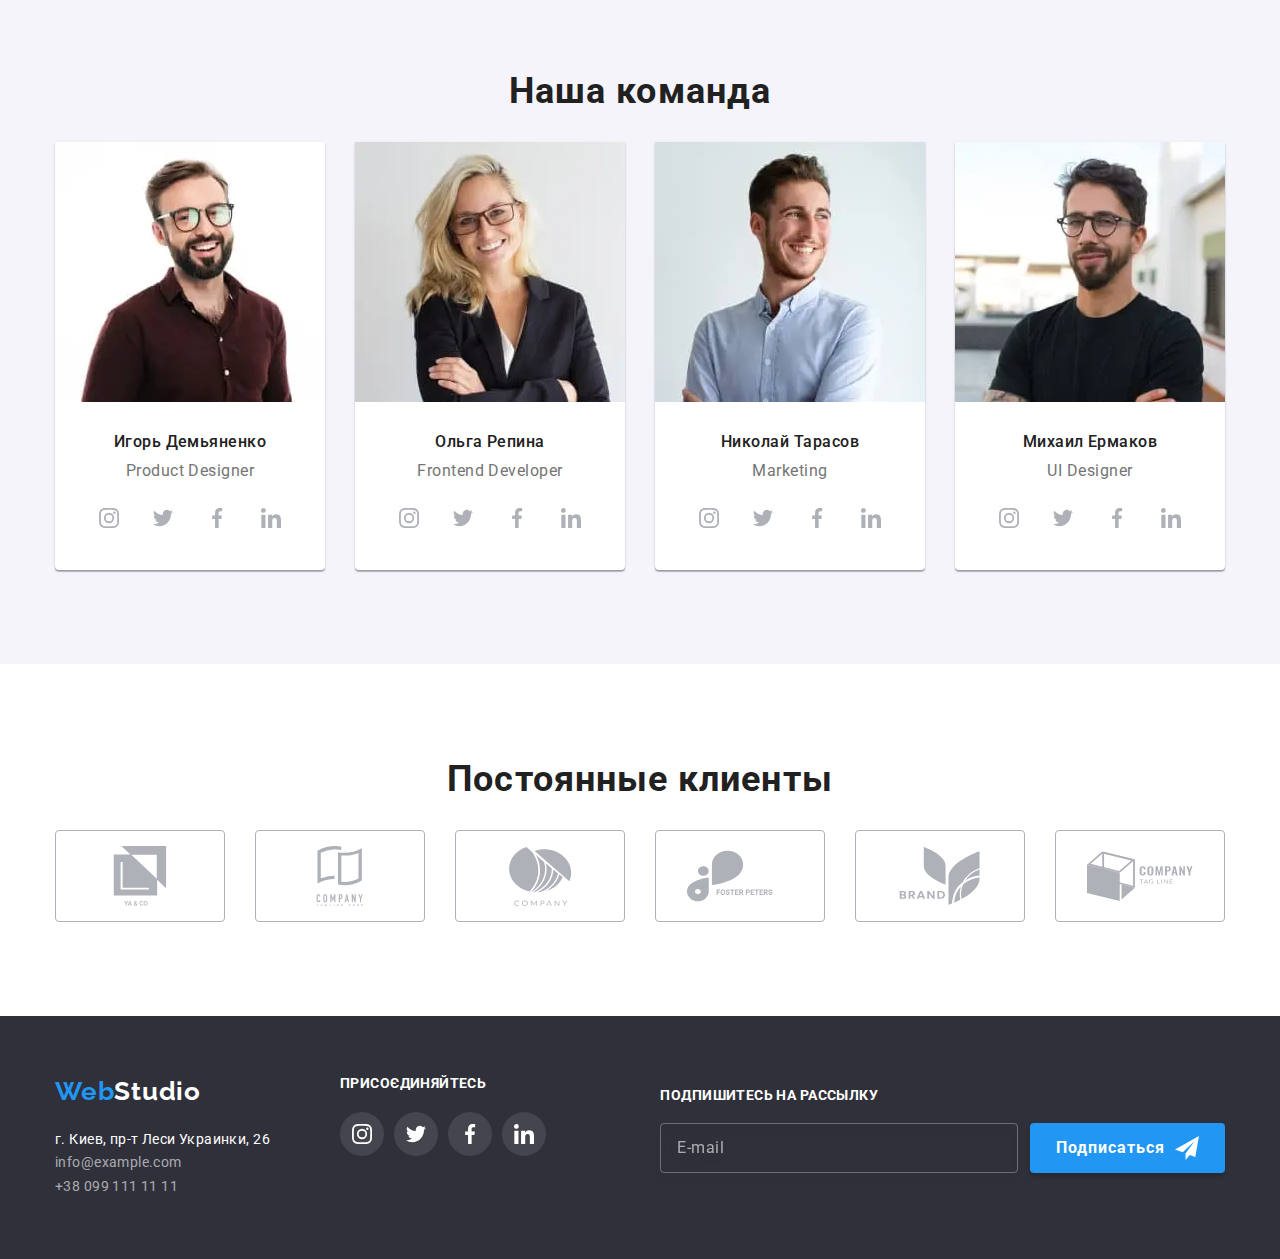
==== commit 161efa53: "update" ====
--- a/index.html
+++ b/index.html
@@ -116,7 +116,8 @@
                 <li class="about-list__item">
                     <div class="about-list__box">
                     <img
-                    src="./images/section2/box1.jpg" 
+                    srcset="./images/desktop/services/desktop-app-370/desktop-app-370@2x.jpg"
+                    src="./images/desktop/services/desktop-app-370/desktop-app-370.jpg" 
                     alt="человек печатает на клавиатуре"
                     width="370"
                     height="294"
@@ -127,7 +128,8 @@
                 <li class="about-list__item">
                     <div class="about-list__box">
                     <img
-                    src="./images/section2/box2.jpg"
+                    srcset="./images/desktop/services/mobile-app-370/mobile-app-370@2x.jpg"
+                    src="./images/desktop/services/mobile-app-370/mobile-app-370.jpg"
                     alt="человек с мобильным в руках создает меню для мобильных устройств"
                     width="370"
                     height="294"
@@ -138,7 +140,8 @@
                 <li class="about-list__item">
                     <div class="about-list__box">
                     <img 
-                    src="./images/section2/box3.jpg" 
+                    srcset="./images/desktop/services/design-solutions-370/design-solutions-370@2x.jpg"
+                    src="./images/desktop/services/design-solutions-370/design-solutions-370.jpg" 
                     alt="человек работает с цветовой палитрой на планшете" 
                     width="370"
                     height="294" 
@@ -155,12 +158,21 @@
             <h2 class="section-title">Наша команда</h2>
             <ul class="team-list list">
                 <li class="team-list__item">
-                    <img 
-                    src="./images/team/igor-demyanenko.jpg" 
-                    alt="мужчина в очках с бородой улыбается"
-                    width="270"
-                    height="260"
-                    />
+                    <picture>
+                        <source srcset="./images/desktop/team/igor-270/igor-270.webp 1x, ./images/desktop/team/igor-270/igor-270@2x.webp 2x" media="(min-width: 1200px)"
+                            type="image/webp" />
+                        <source srcset="./images/desktop/team/igor-270/igor-270.jpg 1x, ./images/desktop/team/igor-270/igor-270@2x.jpg 2x" media="(min-width: 1200px)" />
+                    
+                        <source srcset="./images/tablet/team/igor-354/igor-354.webp 1x, ./images/tablet/team/igor-354/igor-354@2x.webp 2x" media="(min-width: 768px)"
+                            type="image/webp" />
+                        <source srcset="./images/tablet/team/igor-354/igor-354.jpg 1x, ./images/tablet/team/igor-354/igor-354@2x.jpg 2x" media="(min-width: 768px)" />
+                    
+                        <source srcset="images\mobile\team\igor-450\igor-450.webp 1x, images\mobile\team\igor-450\igor-450@2x.webp 2x" media="(max-width: 767px)"
+                            type="image/webp" />
+                        <source srcset="images\mobile\team\igor-450\igor-450.jpg 1x, images\mobile\team\igor-450\igor-450@2x.jpg 2x" media="(max-width: 767px)" />
+                    
+                        <img src="./images/desktop/team/igor-270/igor-270.jpg" alt="мужчина в очках с бородой улыбается"/>
+                    </picture>
                     <h3 class="team-list__name">Игорь Демьяненко</h3>
                     <p class="team-list__position" lang="en">Product Designer</p>
                 <ul class="social-list list">
@@ -195,11 +207,23 @@
                 </ul>
                 </li>
                 <li class="team-list__item">
-                    <img src="./images/team/olga-repina.jpg" 
-                    alt="блондинка в очках улыбается" 
-                    width="270" 
-                    height="260"
-                    />
+                    <picture>
+                        <source srcset="images\desktop\team\olga-270\olga-270.webp 1x, images\desktop\team\olga-270\olga-270@2x.webp 2x"
+                            media="(min-width: 1200px)" type="image/webp" />
+                        <source srcset="images\desktop\team\olga-270\olga-270.jpg 1x, images\desktop\team\olga-270\olga-270@2x.jpg 2x"
+                            media="(min-width: 1200px)" />
+                    
+                        <source srcset="images\tablet\team\olga-354\olga-354.webp 1x, images\tablet\team\olga-354\olga-354@2x.webp 2x"
+                            media="(min-width: 768px)" type="image/webp" />
+                        <source srcset="images\tablet\team\olga-354\olga-354.jpg 1x, images\tablet\team\olga-354\olga-354@2x.jpg 2x"
+                            media="(min-width: 768px)" />
+                    
+                        <source srcset="images\mobile\team\olga-450\olga-450.webp 1x, images\mobile\team\olga-450\olga-450@2x.webp 2x"
+                            media="(max-width: 767px)" type="image/webp" />
+                        <source srcset="images\mobile\team\olga-450\olga-450.jpg 1x, images\mobile\team\olga-450\olga-450@2x.jpg 2x"
+                            media="(max-width: 767px)" />
+                        <img src="images\desktop\team\olga-270\olga-270.jpg" alt="блондинка в очках улыбается" />
+                    </picture>                  
                     <h3 class="team-list__name">Ольга Репина</h3>
                     <p class="team-list__position" lang="en">Frontend Developer</p>
                 <ul class="social-list list">
@@ -234,9 +258,23 @@
                 </ul>
                 </li>
                 <li class="team-list__item">
-                    <img src="./images/team/nikolay-tarasov.jpg" 
-                    alt="мужчина в классической рубашке улыбается" 
-                    width="270" height="260" />
+                    <picture>
+                        <source srcset="images\desktop\team\nikolay-270\nikolay-270.webp 1x, images\desktop\team\nikolay-270\nikolay-270@2x.webp 2x"
+                            media="(min-width: 1200px)" type="image/webp" />
+                        <source srcset="images\desktop\team\nikolay-270\nikolay-270.jpg 1x, images\desktop\team\nikolay-270\nikolay-270@2x.jpg 2x"
+                            media="(min-width: 1200px)" />
+                    
+                        <source srcset="images\tablet\team\nikolay-354\nikolay-354.webp 1x, images\tablet\team\nikolay-354\nikolay-354@2x.webp 2x"
+                            media="(min-width: 768px)" type="image/webp" />
+                        <source srcset="images\tablet\team\nikolay-354\nikolay-354.jpg 1x, images\tablet\team\nikolay-354\nikolay-354@2x.jpg 2x"
+                            media="(min-width: 768px)" />
+                    
+                        <source srcset="images\mobile\team\nikolay-450\nikolay-450.webp 1x, images\mobile\team\nikolay-450\nikolay-450@2x.webp 2x"
+                            media="(max-width: 767px)" type="image/webp" />
+                        <source srcset="images\mobile\team\nikolay-450\nikolay-450.jpg 1x, images\mobile\team\nikolay-450\nikolay-450@2x.jpg 2x"
+                            media="(max-width: 767px)" />
+                        <img src="images\desktop\team\nikolay-270\nikolay-270.jpg" alt="мужчина в классической рубашке улыбается"/>
+                    </picture>
                     <h3 class="team-list__name">Николай Тарасов</h3>
                     <p class="team-list__position" lang="en">Marketing</p>
                 <ul class="social-list list">
@@ -271,11 +309,29 @@
                 </ul>
                 </li>
                 <li class="team-list__item">
-                    <img src="./images/team/mihail-ermakov.jpg" 
-                    alt="мужчина в очках с бородой улыбается" 
-                    width="270" 
-                    height="260" 
-                    />
+                    <picture>
+                        <source
+                            srcset="images\desktop\team\mykhail-270\mykhail-270.webp 1x, images\desktop\team\mykhail-270\mykhail-270@2x.webp 2x"
+                            media="(min-width: 1200px)" type="image/webp" />
+                        <source
+                            srcset="images\desktop\team\mykhail-270\mykhail-270.jpg 1x, images\desktop\team\mykhail-270\mykhail-270@2x.jpg 2x"
+                            media="(min-width: 1200px)" />
+                    
+                        <source
+                            srcset="images\tablet\team\mykhail-354\mykhail-354.webp 1x, images\tablet\team\mykhail-354\mykhail-354@2x.webp 2x"
+                            media="(min-width: 768px)" type="image/webp" />
+                        <source
+                            srcset="images\tablet\team\mykhail-354\mykhail-354.jpg 1x, images\tablet\team\mykhail-354\mykhail-354@2x.jpg 2x"
+                            media="(min-width: 768px)" />
+                    
+                        <source
+                            srcset="images\mobile\team\mykhail-450\mykhail-450.webp 1x, images\mobile\team\mykhail-450\mykhail-450@2x.webp 2x"
+                            media="(max-width: 767px)" type="image/webp" />
+                        <source
+                            srcset="images\mobile\team\mykhail-450\mykhail-450.jpg 1x, images\mobile\team\mykhail-450\mykhail-450@2x.jpg 2x"
+                            media="(max-width: 767px)" />
+                        <img src="images\desktop\team\mykhail-270\mykhail-270.jpg" alt="мужчина в очках с бородой улыбается" />
+                    </picture>
                     <h3 class="team-list__name">Михаил Ермаков</h3>
                     <p class="team-list__position" lang="en">UI Designer</p>
                 <ul class="social-list list">
@@ -449,7 +505,7 @@
         </div>
     </footer>
 <!--MODAL WINDOW-->
-    <!-- <div class="backdrop is-hidden" data-modal> 
+    <div class="backdrop is-hidden" data-modal> 
     <div class="modal-window">
         <button type="button" class="modal-close-btn button" data-modal-close>
             <svg class="modal-close-btn-icon" width="11" height="11">
@@ -535,7 +591,6 @@
 </div>
 
     <script src="./js/modal.js"></script> 
-<!--  -->
     <script src="./js/mobile-menu.js"></script>
 </body>
 
--- a/css/main.min.css
+++ b/css/main.min.css
@@ -1 +1 @@
-h1,h2,h3,h4,h5,h6,p{margin-top:0;margin-bottom:0}ul,ol{margin-top:0;margin-bottom:0;padding-left:0}img{display:block;max-width:100%;height:auto}.list{list-style:none}.link{text-decoration:none}body{font-family:var(--primary-font)}button{cursor:pointer}.container{padding-left:15px;padding-right:15px}@media screen and (min-width: 480px){.container{width:480px;margin-left:auto;margin-right:auto}}@media screen and (min-width: 768px){.container{width:768px}}@media screen and (min-width: 1200px){.container{width:1200px}}@media screen and (max-width: 767px){.section{padding:60px 0}}@media screen and (min-width: 768px){.section{padding:60px 0}}@media screen and (min-width: 1200px){.section{padding:94px 0}}.backdrop{position:fixed;top:0;left:0;z-index:100;width:100%;height:100%;background:rgba(0,0,0,.2);transition:500ms cubic-bezier(0.4, 0, 0.2, 1)}.backdrop.is-hidden{opacity:0;visibility:hidden;pointer-events:none;transform:scale(3);transition:500ms cubic-bezier(0.4, 0, 0.2, 1)}@media screen and (max-width: 767px){.footer{background-color:#2f303a;padding-top:60px;padding-bottom:60px}.footer__logo{font-size:24px;margin-bottom:20px}.footer-address-box{display:flex;flex-direction:column;justify-content:center;align-items:center}.address{text-align:center;margin-bottom:60px}.footer-contacts-list-item:not(:last-child){margin-bottom:8px}.footer-address-link{font-style:normal;font-weight:400;font-size:14px;line-height:24px;letter-spacing:.03em;color:#fff}.footer-contact-e-mail{font-style:normal;font-weight:400;font-size:14px;line-height:1.71;letter-spacing:.03em;color:rgba(255,255,255,.6)}.footer-contact-phone-number{font-style:normal;font-weight:400;font-size:14px;line-height:1.71;letter-spacing:.03em;color:rgba(255,255,255,.6)}.footer-sn-title{display:block;font-weight:700;font-size:14px;line-height:1.14;letter-spacing:.03em;text-transform:uppercase;text-align:center;color:#fff;margin-bottom:20px}.footer-social-list{display:flex;justify-content:center;gap:10px;margin-bottom:60px}.footer-social-list-link{display:flex;justify-content:center;align-items:center;width:44px;height:44px;border-radius:50%;background:rgba(255,255,255,.1);fill:#fff}.footer-form{display:flex;flex-direction:column;margin-top:auto;justify-content:center;align-items:center}.subscribe-form-title{font-weight:700;font-size:14px;line-height:1.15;letter-spacing:.03em;text-transform:uppercase;color:#fff;margin-bottom:20px}.subscribe-input{border:1px solid rgba(255,255,255,.3);border-radius:4px;height:50px;background-color:rgba(0,0,0,0);padding:15px 16px;font-weight:400;font-size:16px;line-height:1.25;letter-spacing:.03em;color:rgba(255,255,255,.6);margin-bottom:20px;width:90vw}.subscribe-input::placeholder{font-weight:400;font-size:16px;line-height:1.25;display:flex;align-items:center;letter-spacing:.03em;color:rgba(255,255,255,.6)}.subscribe-bnt{background:#2196f3;box-shadow:0px 4px 4px rgba(0,0,0,.15);border:none;border-radius:4px;color:#fff;font-weight:700;font-size:16px;line-height:1.87;align-items:center;text-align:center;display:flex;letter-spacing:.06em;padding:10px 31px;margin-left:auto;margin-right:auto}.icon-icon-send{fill:currentColor;margin-left:10px}}@media screen and (min-width: 768px)and (max-width: 1199px){.footer{background-color:#2f303a;padding-top:60px;padding-bottom:60px}.footer-tablet-box{display:flex;justify-content:center;gap:168px}.footer__logo{font-size:24px;margin-bottom:20px}.footer-address-box{display:flex;flex-direction:column;justify-content:center;align-items:center}.address{text-align:center;margin-bottom:60px}.footer-contacts-list-item:not(:last-child){margin-bottom:8px}.footer-address-link{font-style:normal;font-weight:400;font-size:14px;line-height:24px;letter-spacing:.03em;color:#fff}.footer-contact-e-mail{font-style:normal;font-weight:400;font-size:14px;line-height:1.71;letter-spacing:.03em;color:rgba(255,255,255,.6)}.footer-contact-phone-number{font-style:normal;font-weight:400;font-size:14px;line-height:1.71;letter-spacing:.03em;color:rgba(255,255,255,.6)}.sn-title{display:block;font-weight:700;font-size:14px;line-height:1.14;letter-spacing:.03em;text-transform:uppercase;color:#fff;margin-bottom:20px}.footer-social-list{display:flex;justify-content:center;gap:10px}.footer-sn-title{display:block;font-weight:700;font-size:14px;line-height:1.14;letter-spacing:.03em;text-transform:uppercase;text-align:center;color:#fff;margin-bottom:20px}.footer-social-list{display:flex;justify-content:center;gap:10px;margin-bottom:60px}.footer-social-list-link{display:flex;justify-content:center;align-items:center;width:44px;height:44px;border-radius:50%;background:rgba(255,255,255,.1);fill:#fff}.footer-form{display:flex;flex-direction:column;margin-top:auto;justify-content:center;align-items:center}.subscribe-form-title{font-weight:700;font-size:14px;line-height:1.15;letter-spacing:.03em;text-transform:uppercase;color:#fff;margin-bottom:20px}.subscribe-input{border:1px solid rgba(255,255,255,.3);border-radius:4px;height:50px;background-color:rgba(0,0,0,0);padding:15px 16px;font-weight:400;font-size:16px;line-height:1.25;letter-spacing:.03em;color:rgba(255,255,255,.6);margin-bottom:20px;width:450px}.subscribe-input::placeholder{font-weight:400;font-size:16px;line-height:1.25;display:flex;align-items:center;letter-spacing:.03em;color:rgba(255,255,255,.6)}.subscribe-bnt{background:#2196f3;box-shadow:0px 4px 4px rgba(0,0,0,.15);border:none;border-radius:4px;color:#fff;font-weight:700;font-size:16px;line-height:1.87;align-items:center;text-align:center;display:flex;letter-spacing:.06em;padding:10px 31px;margin-left:auto;margin-right:auto}.icon-icon-send{fill:currentColor;margin-left:10px}}@media screen and (min-width: 1200px){.footer{background-color:#2f303a;padding-top:60px;padding-bottom:60px}.footer-box{display:flex;align-items:baseline}.footer-tablet-box{display:flex}.footer-address-box{display:table;margin-right:70px}.footer__logo{display:block;margin-bottom:20px}.footer-address-link{font-style:normal;font-weight:400;font-size:14px;line-height:24px;letter-spacing:.03em;color:#fff;transition:var(--transition-main)}.footer-address-link:hover,.footer-address-link:focus{color:var(--accent-color)}.footer-contact-e-mail{font-style:normal;font-weight:400;font-size:14px;line-height:1.71;letter-spacing:.03em;color:rgba(255,255,255,.6);transition:var(--transition-main)}.footer-contact-e-mail:hover,.footer-contact-e-mail:focus{color:var(--accent-color)}.footer-contact-phone-number{font-style:normal;font-weight:400;font-size:14px;line-height:1.71;letter-spacing:.03em;color:rgba(255,255,255,.6);transition:var(--transition-main)}.footer-contact-phone-number:hover,.footer-contact-phone-number:focus{color:var(--accent-color)}.contacts-list-item:not(:last-of-type){margin-bottom:9px}.footer-sn-title{display:block;font-weight:700;font-size:14px;line-height:1.14;letter-spacing:.03em;text-transform:uppercase;color:#fff;margin-bottom:20px}.footer-social-list{display:flex;justify-content:center;gap:10px}.footer-social-list-link{display:flex;justify-content:center;align-items:center;width:44px;height:44px;border-radius:50%;background:rgba(255,255,255,.1);fill:#fff;transition:var(--transition-main)}.footer-social-list-link:hover,.footer-social-list-link:focus{background-color:var(--accent-color)}.footer-form{margin-left:auto;justify-content:center;align-items:center}.subscribe-form-title{font-weight:700;font-size:14px;line-height:1.15;letter-spacing:.03em;text-transform:uppercase;color:#fff;margin-bottom:20px}.subscribe-list{display:flex}.subscribe-bnt{background:#2196f3;box-shadow:0px 4px 4px rgba(0,0,0,.15);border:none;border-radius:4px;color:#fff;font-weight:700;font-size:16px;line-height:1.87;display:flex;align-items:center;text-align:center;letter-spacing:.06em;padding:10px 26px;transition:backgroud-color var(--transition-main)}.subscribe-bnt:focus,.subscribe-bnt:hover{background-color:#188ce8}.icon-icon-send{fill:currentColor;margin-left:10px}.subscribe-input{border:1px solid rgba(255,255,255,.3);filter:drop-shadow(0px 4px 4px rgba(0, 0, 0, 0.15));border-radius:4px;width:358px;height:50px;background-color:rgba(0,0,0,0);margin-right:12px;padding:15px 16px;font-weight:400;font-size:16px;line-height:1.25;display:flex;align-items:center;letter-spacing:.03em;color:rgba(255,255,255,.6);transition:border-color var(--transition-main)}.subscribe-input::placeholder{font-weight:400;font-size:16px;line-height:1.25;display:flex;align-items:center;letter-spacing:.03em;color:rgba(255,255,255,.6)}.subscribe-input:focus,.subscribe-input:hover{outline:none;border-color:var(--accent-color)}}@media screen and (max-width: 767px){.menu{display:none}.contacts-box{display:none}.page-header{padding-top:24px;padding-bottom:24px}.page-header-box{display:flex;align-items:center;justify-content:space-between}.mobile-menu-open{background-color:rgba(0,0,0,0);border:none;padding:0;line-height:0}}@media screen and (min-width: 768px){.mobile-menu-open{display:none}.page-nav{display:flex;align-items:center}.page-header-box{display:flex;padding-top:24px;padding-bottom:24px;align-items:center}.page-header__logo{margin-right:88px}.menu{display:flex;align-items:center}.menu__item:not(:last-child){margin-right:50px}.menu__link{font-weight:500;font-size:14px;line-height:1.14;letter-spacing:.02em;color:#212121;padding-top:32px;padding-bottom:32px}.current{color:var(--accent-color);position:relative}.current::after{position:absolute;bottom:0;display:block;content:"";border-radius:2px;background-color:var(--accent-color);height:4px;width:100%}.contacts-box{display:flex;flex-direction:column;margin-left:auto}.contact-e-mail,.contact-phone-number{font-weight:500;font-size:14px;line-height:1.14;letter-spacing:.02em;color:#757575;display:inline-flex;align-items:center}.envelope-icon,.phone-icon{order:-1;margin-right:10px;fill:currentColor}}@media screen and (min-width: 1200px){.page-header{border-bottom:1px solid #ececec}.page-header__logo{margin-right:93px}.contacts-box{display:inline;justify-content:center}.menu__link{transition:var(--transition-main)}.menu__link:hover{color:var(--accent-color)}.menu__link:focus{color:var(--accent-color)}.contact-e-mail{margin-right:50px}.contact-e-mail,.contact-phone-number{font-weight:500;font-size:14px;line-height:1.14;letter-spacing:.02em;color:#757575;display:inline-flex;align-items:center;transition:var(--transition-main)}.contact-e-mail:hover,.contact-phone-number:hover{color:var(--accent-color)}.contact-e-mail:focus,.contact-phone-number:focus{color:var(--accent-color)}}.page-header__logo{font-family:var(--logo-font);font-weight:700;font-size:26px;line-height:1.19;letter-spacing:.03em;color:#000}.footer__logo{font-family:var(--logo-font);font-weight:700;font-size:26px;line-height:1.19;letter-spacing:.03em;color:#fff}.web{font-family:var(--logo-font);font-weight:700;font-size:26px;line-height:1.19;letter-spacing:.03em;color:var(--accent-color)}.modal-form{display:flex;flex-direction:column}.modal-form-title{font-weight:700;font-size:20px;line-height:1.15;text-align:center;letter-spacing:.03em;color:#212121;margin-bottom:12px}.modal-form-field{margin-bottom:10px}.modal-form-input{width:100%;height:40px;border:1px solid rgba(33,33,33,.2);border-radius:4px;transition:border-color var(--transition-main);padding-left:42px;padding-top:16px;padding-bottom:16px}.modal-form-input:focus{outline:none;border-color:var(--accent-color);cursor:pointer}.modal-form-input-description{font-weight:400;font-size:12px;line-height:1.17;letter-spacing:.01em;color:#757575;display:block;margin-bottom:4px}.modal-form-input-box{position:relative}.modal-field-icon{position:absolute;top:50%;left:12px;transform:translateY(-50%);transition:fill var(--transition-main)}.modal-form-input:focus+.modal-form-input-icon{fill:var(--accent-color)}.modal-form-comment{width:100%;height:120px;padding:12px 16px;resize:none;border-radius:4px;border:1px solid rgba(33,33,33,.2);transition:border-color var(--transition-main)}.modal-form-comment::placeholder{font-weight:400;font-size:12px;line-height:14px;letter-spacing:.01em;color:rgba(117,117,117,.5)}.modal-form-comment:focus{border-color:var(--accent-color);outline:none;cursor:pointer}.policy-check-field{display:flex;margin-bottom:30px;align-items:center;justify-content:center;margin-top:6px}.policy-check-field:focus,.policy-check-field:hover{cursor:pointer}.check-box-icon{display:inline-block;width:16px;height:15px;margin-right:8px;border:2px solid #212121;border-radius:4px;position:relative;transition:background-color var(--transition-main)}.check-mark{position:absolute;top:50%;transform:translateY(-50%)}.check-box-description{font-weight:400;font-size:14px;line-height:1.71;letter-spacing:.03em;color:#757575}.policy-link{color:#2196f3}.check-box:checked+.check-box-icon{background-color:var(--accent-color);border-color:rgba(0,0,0,0)}.check-box{-webkit-appearance:none;-moz-appearance:none;appearance:none}.modal-form-submit{min-width:200px;height:50px;background:#2196f3;box-shadow:0px 4px 4px rgba(0,0,0,.15);border:none;border-radius:4px;color:#fff;font-weight:700;font-size:16px;line-height:1.87;display:flex;align-self:center;text-align:center;letter-spacing:.06em;padding:10px 52px;transition:backgroud-color var(--transition-main)}.modal-form-submit:focus,.modal-form-submit:hover{outline:none;background-color:#188ce8}.modal-window{position:absolute;top:50%;left:50%;transform:translate(-50%, -50%);width:528px;height:581px;background-color:#fff;box-shadow:0px 1px 3px rgba(0,0,0,.12),0px 1px 1px rgba(0,0,0,.14),0px 2px 1px rgba(0,0,0,.2);border-radius:4px;padding:40px}.modal-close-btn{position:absolute;top:8px;right:8px;display:flex;justify-content:center;align-items:center;width:30px;height:30px;border-radius:50%;background-color:#fff;border:1px solid rgba(0,0,0,.1);padding:0}.modal-close-btn:hover,.modal-close-btn:focus{fill:var(--accent-color)}@media screen and (max-width: 767px){.section-title{font-weight:700;font-size:22px;line-height:1.17;text-align:center;letter-spacing:.03em;color:#212121;margin-bottom:20px}}@media screen and (min-width: 768px){.section-title{font-weight:700;font-size:28px;line-height:1.17;text-align:center;letter-spacing:.03em;color:#212121;margin-bottom:30px}}@media screen and (min-width: 1200px){.section-title{font-size:36px}}@media screen and (max-width: 1199px){.about{display:none}}@media screen and (min-width: 1200px){.about{padding-top:0}.about-list{display:flex;gap:var(--item-gap);border:none}.about-list__box{position:relative}.about-list__box>.about-list__description{position:absolute;bottom:0;width:100%;height:70px;background:rgba(47,48,58,.8);font-weight:700;font-size:14px;line-height:1.14;letter-spacing:.03em;text-transform:uppercase;color:#fff;text-align:center;padding-top:27px;padding-bottom:27px}}@media screen and (max-width: 767px){.advantages-list{display:flex;flex-wrap:wrap}.advantages-list__icon-box{display:flex;justify-content:center;align-items:center;margin-bottom:30px;padding-top:25px;padding-bottom:25px;background-color:#f5f4fa;border-radius:4px}.advantages-list__title{font-weight:700;font-size:14px;line-height:1.14;letter-spacing:.03em;text-transform:uppercase;color:#212121;margin-bottom:10px}.advantages-list__description{font-weight:400;font-size:14px;line-height:1.71;letter-spacing:.03em;color:#757575}}@media screen and (min-width: 768px){.advantages-list{display:flex;gap:var(--item-gap);flex-wrap:wrap}.advantages-list__item{flex-basis:calc((100% - 30px)/2)}.advantages-list__icon-box{display:flex;justify-content:center;align-items:center;margin-bottom:30px;padding-top:25px;padding-bottom:25px;background-color:#f5f4fa;border-radius:4px}.advantages-list__title{font-weight:700;font-size:14px;line-height:1.14;letter-spacing:.03em;text-transform:uppercase;color:#212121;margin-bottom:10px}.advantages-list__description{font-weight:400;font-size:14px;line-height:1.71;letter-spacing:.03em;color:#757575}}@media screen and (min-width: 1200px){.advantages-list__item{flex-basis:calc((100% - 90px)/4)}}@media screen and (max-width: 767px){.clients-list{display:flex;flex-wrap:wrap;justify-content:center;align-items:center;gap:var(--item-gap)}.clients-list__item{flex-basis:calc((100% - 30px)/2)}.clients-list__link{display:flex;justify-content:center;align-items:center;fill:#afb1b8;border:1px solid #afb1b8;height:92px;border-radius:4px}}@media screen and (min-width: 768px){.clients-list{display:flex;flex-wrap:wrap;justify-content:center;align-items:center;gap:var(--item-gap)}.clients-list__item{flex-basis:calc((100% - 60px)/3)}.clients-list__link{display:flex;justify-content:center;align-items:center;fill:#afb1b8;border:1px solid #afb1b8;height:92px;border-radius:4px}}@media screen and (min-width: 1200px){.clients-list__item{flex-basis:calc((100% - 150px)/6)}.clients-list__link{transition:var(--transition-main)}.clients-list__link:hover,.clients-list__link:focus{fill:var(--accent-color);border-color:var(--accent-color)}}@media screen and (max-width: 767px){.hero{padding-top:118px;padding-bottom:118px;background-image:linear-gradient(rgba(47, 48, 58, 0.4), rgba(47, 48, 58, 0.4)),url("/images/mobile/hero/hero-480/hero-480.jpg");background-size:cover;background-color:#c4c4c4}}@media screen and (max-width: 767px)and (min-device-pixel-ratio: 2)and (max-width: 767px),screen and (max-width: 767px)and (min-resolution: 192dpi)and (max-width: 767px),screen and (max-width: 767px)and (min-resolution: 2dppx)and (max-width: 767px){.banner{background-image:url("/images/mobile/hero/hero-480/hero-480@2x.jpg")}}@media screen and (max-width: 767px){.hero__title{font-weight:900;font-size:26px;line-height:1.62;text-align:center;letter-spacing:.06em;text-transform:uppercase;color:#fff;margin-bottom:30px}}@media screen and (max-width: 767px){.hero__bnt-box{display:flex;justify-content:center;align-items:center}}@media screen and (max-width: 767px){.hero__btn{color:#fff;background-color:#2196f3;font-family:inherit;font-weight:700;font-size:16px;line-height:1.88;display:flex;align-items:center;text-align:center;letter-spacing:.06em;border:none;border-radius:4px;padding:10px 24px}}@media screen and (min-width: 768px){.hero{padding-top:118px;padding-bottom:118px;background-image:linear-gradient(rgba(47, 48, 58, 0.4), rgba(47, 48, 58, 0.4)),url("/images/tablet/hero/hero-768.jpg");background-size:cover;background-color:#c4c4c4}}@media screen and (min-width: 768px)and (min-device-pixel-ratio: 2)and (min-width: 768px),screen and (min-width: 768px)and (min-resolution: 192dpi)and (min-width: 768px),screen and (min-width: 768px)and (min-resolution: 2dppx)and (min-width: 768px){.banner{background-image:url("/images/tablet/hero/hero-768@2x.jpg")}}@media screen and (min-width: 768px){.hero__title{font-weight:900;font-size:26px;line-height:1.62;text-align:center;letter-spacing:.06em;text-transform:uppercase;color:#fff;margin-bottom:30px}}@media screen and (min-width: 768px){.hero__bnt-box{display:flex;justify-content:center;align-items:center}}@media screen and (min-width: 768px){.hero__btn{color:#fff;background-color:#2196f3;font-family:inherit;font-weight:700;font-size:16px;line-height:1.88;display:flex;align-items:center;text-align:center;letter-spacing:.06em;border:none;border-radius:4px;padding:10px 24px}}@media screen and (min-width: 1200px){.hero{padding-top:200px;padding-bottom:200px;background-image:linear-gradient(rgba(47, 48, 58, 0.4), rgba(47, 48, 58, 0.4)),url("/images/desktop/hero/hero-1600.jpg")}}@media screen and (min-width: 1200px)and (min-device-pixel-ratio: 2)and (min-width: 1200px),screen and (min-width: 1200px)and (min-resolution: 192dpi)and (min-width: 1200px),screen and (min-width: 1200px)and (min-resolution: 2dppx)and (min-width: 1200px){.banner{background-image:url("/images/desktop/hero/hero-1600@2x.jpg")}}@media screen and (min-width: 1200px){.hero__title{font-size:44px;line-height:1.36}}@media screen and (min-width: 1200px){.hero__btn{padding:10px 32px;transition:var(--transition-main)}.hero__btn:hover,.hero__btn:focus{background-color:#188ce8;cursor:pointer}}.portfolio-filters{display:flex;justify-content:center;gap:8px;margin-bottom:50px}.portfolio-filter-btn{font-family:inherit;font-weight:500;font-size:16px;line-height:1.63;text-align:center;letter-spacing:.03em;color:#212121;background-color:#f5f4fa;border:none;border-radius:4px;padding:6px 22px 6px 22px;transition:var(--transition-main)}.portfolio-filter-btn:hover,.portfolio-filter-btn:focus{color:#fff;background-color:var(--accent-color);box-shadow:0px 3px 1px rgba(0,0,0,.1),0px 1px 2px rgba(0,0,0,.08),0px 2px 2px rgba(0,0,0,.12)}.projects-list{display:flex;flex-wrap:wrap;gap:var(--item-gap)}.projects-list-item{flex-basis:calc((100% - 60px)/3)}.project-name{font-weight:700;font-size:18px;line-height:2;letter-spacing:.06em;color:#212121;margin-bottom:4px}.project-description{font-weight:400;font-size:16px;line-height:1.88;letter-spacing:.03em}.project-box{border:1px solid #eee;border-top:none;padding:20px 24px;background:#fff}.project-btn{text-align:left;padding:0;border:none;transition:var(--transition-main)}.project-btn:hover,.project-btn:focus{box-shadow:0px 1px 1px rgba(0,0,0,.12),0px 4px 4px rgba(0,0,0,.06),1px 4px 6px rgba(0,0,0,.16)}.project-card{position:relative;overflow:hidden}.project-hover-text{position:absolute;top:0;left:0;background-color:rgba(33,150,243,.9);font-weight:400;font-size:18px;line-height:1.55;letter-spacing:.03em;color:#fff;padding:63px 24px;width:100%;height:100%;overflow:auto;transform:translate(0, 100%);transition:var(--transition-main)}.project-btn:hover .project-hover-text,.project-btn:focus .project-hover-text{transform:translate(0, 0)}@media screen and (max-width: 767px){.team{background-color:#f5f4fa}.team-list{display:flex;flex-wrap:wrap;gap:var(--item-gap)}.team-list__item{background-color:#fff;box-shadow:0px 1px 3px rgba(0,0,0,.12),0px 1px 1px rgba(0,0,0,.14),0px 2px 1px rgba(0,0,0,.2);border-radius:0px 0px 4px 4px;padding-bottom:30px;flex-basis:100%;max-width:450px}.team-list__name{font-weight:500;font-size:16px;line-height:1.19;text-align:center;letter-spacing:.03em;color:#212121;margin-top:30px;margin-bottom:10px}.team-list__position{font-size:16px;line-height:1.19;text-align:center;letter-spacing:.03em;color:#757575;margin-bottom:16px}.social-list{display:flex;justify-content:center;gap:10px}.social-list__link{justify-content:center;align-items:center;background-color:#fff;fill:#afb1b8;width:44px;height:44px;border-radius:50%;display:flex}}@media screen and (min-width: 768px){.team{background-color:#f5f4fa}.team-list{display:flex;flex-wrap:wrap;gap:var(--item-gap)}.team-list__item{background-color:#fff;box-shadow:0px 1px 3px rgba(0,0,0,.12),0px 1px 1px rgba(0,0,0,.14),0px 2px 1px rgba(0,0,0,.2);border-radius:0px 0px 4px 4px;padding-bottom:30px;flex-basis:calc((100% - 30px)/2);max-width:354px}.team-list__name{font-weight:500;font-size:16px;line-height:1.19;text-align:center;letter-spacing:.03em;color:#212121;margin-top:30px;margin-bottom:10px}.team-list__position{font-size:16px;line-height:1.19;text-align:center;letter-spacing:.03em;color:#757575;margin-bottom:16px}.social-list{display:flex;justify-content:center;gap:10px}.social-list__link{justify-content:center;align-items:center;background-color:#fff;fill:#afb1b8;width:44px;height:44px;border-radius:50%;display:flex}}@media screen and (min-width: 1200px){.team-list__item{flex-basis:calc((100% - 90px)/4)}.social-list__link{transition:var(--transition-main)}.social-list__link:hover,.social-list__link:focus{background-color:var(--accent-color)}.social-list__link:hover .socail-list__icon,.social-list__link:focus .socail-list__icon{fill:#fff}}:root{--primary-font: "Roboto", sans-serif;--logo-font: "Raleway", sans-serif;--accent-color: #2196F3;--item-gap: 30px;--transition-main: 250ms cubic-bezier(0.4, 0, 0.2, 1)}/*# sourceMappingURL=main.min.css.map */+h1,h2,h3,h4,h5,h6,p{margin-top:0;margin-bottom:0}ul,ol{margin-top:0;margin-bottom:0;padding-left:0}img{display:block;max-width:100%;height:auto}.list{list-style:none}.link{text-decoration:none}body{font-family:var(--primary-font)}button{cursor:pointer}.container{padding-left:15px;padding-right:15px}@media screen and (min-width: 480px){.container{width:480px;margin-left:auto;margin-right:auto}}@media screen and (min-width: 768px){.container{width:768px}}@media screen and (min-width: 1200px){.container{width:1200px}}@media screen and (max-width: 767px){.section{padding:60px 0}}@media screen and (min-width: 768px){.section{padding:60px 0}}@media screen and (min-width: 1200px){.section{padding:94px 0}}.backdrop{position:fixed;top:0;left:0;z-index:100;width:100%;height:100%;background:rgba(0,0,0,.2);transition:500ms cubic-bezier(0.4, 0, 0.2, 1)}.backdrop.is-hidden{opacity:0;visibility:hidden;pointer-events:none;transform:scale(3);transition:500ms cubic-bezier(0.4, 0, 0.2, 1)}@media screen and (max-width: 767px){.footer{background-color:#2f303a;padding-top:60px;padding-bottom:60px}.footer__logo{font-size:24px;margin-bottom:20px}.footer-address-box{display:flex;flex-direction:column;justify-content:center;align-items:center}.address{text-align:center;margin-bottom:60px}.footer-contacts-list-item:not(:last-child){margin-bottom:8px}.footer-address-link{font-style:normal;font-weight:400;font-size:14px;line-height:24px;letter-spacing:.03em;color:#fff}.footer-contact-e-mail{font-style:normal;font-weight:400;font-size:14px;line-height:1.71;letter-spacing:.03em;color:rgba(255,255,255,.6)}.footer-contact-phone-number{font-style:normal;font-weight:400;font-size:14px;line-height:1.71;letter-spacing:.03em;color:rgba(255,255,255,.6)}.footer-sn-title{display:block;font-weight:700;font-size:14px;line-height:1.14;letter-spacing:.03em;text-transform:uppercase;text-align:center;color:#fff;margin-bottom:20px}.footer-social-list{display:flex;justify-content:center;gap:10px;margin-bottom:60px}.footer-social-list-link{display:flex;justify-content:center;align-items:center;width:44px;height:44px;border-radius:50%;background:rgba(255,255,255,.1);fill:#fff}.footer-form{display:flex;flex-direction:column;margin-top:auto;justify-content:center;align-items:center}.subscribe-form-title{font-weight:700;font-size:14px;line-height:1.15;letter-spacing:.03em;text-transform:uppercase;color:#fff;margin-bottom:20px}.subscribe-input{border:1px solid rgba(255,255,255,.3);border-radius:4px;height:50px;background-color:rgba(0,0,0,0);padding:15px 16px;font-weight:400;font-size:16px;line-height:1.25;letter-spacing:.03em;color:rgba(255,255,255,.6);margin-bottom:20px;width:90vw}.subscribe-input::placeholder{font-weight:400;font-size:16px;line-height:1.25;display:flex;align-items:center;letter-spacing:.03em;color:rgba(255,255,255,.6)}.subscribe-bnt{background:#2196f3;box-shadow:0px 4px 4px rgba(0,0,0,.15);border:none;border-radius:4px;color:#fff;font-weight:700;font-size:16px;line-height:1.87;align-items:center;text-align:center;display:flex;letter-spacing:.06em;padding:10px 31px;margin-left:auto;margin-right:auto}.icon-icon-send{fill:currentColor;margin-left:10px}}@media screen and (min-width: 768px)and (max-width: 1199px){.footer{background-color:#2f303a;padding-top:60px;padding-bottom:60px}.footer-tablet-box{display:flex;justify-content:center;gap:168px}.footer__logo{font-size:24px;margin-bottom:20px}.footer-address-box{display:flex;flex-direction:column;justify-content:center;align-items:center}.address{text-align:center;margin-bottom:60px}.footer-contacts-list-item:not(:last-child){margin-bottom:8px}.footer-address-link{font-style:normal;font-weight:400;font-size:14px;line-height:24px;letter-spacing:.03em;color:#fff}.footer-contact-e-mail{font-style:normal;font-weight:400;font-size:14px;line-height:1.71;letter-spacing:.03em;color:rgba(255,255,255,.6)}.footer-contact-phone-number{font-style:normal;font-weight:400;font-size:14px;line-height:1.71;letter-spacing:.03em;color:rgba(255,255,255,.6)}.sn-title{display:block;font-weight:700;font-size:14px;line-height:1.14;letter-spacing:.03em;text-transform:uppercase;color:#fff;margin-bottom:20px}.footer-social-list{display:flex;justify-content:center;gap:10px}.footer-sn-title{display:block;font-weight:700;font-size:14px;line-height:1.14;letter-spacing:.03em;text-transform:uppercase;text-align:center;color:#fff;margin-bottom:20px}.footer-social-list{display:flex;justify-content:center;gap:10px;margin-bottom:60px}.footer-social-list-link{display:flex;justify-content:center;align-items:center;width:44px;height:44px;border-radius:50%;background:rgba(255,255,255,.1);fill:#fff}.footer-form{display:flex;flex-direction:column;margin-top:auto;justify-content:center;align-items:center}.subscribe-form-title{font-weight:700;font-size:14px;line-height:1.15;letter-spacing:.03em;text-transform:uppercase;color:#fff;margin-bottom:20px}.subscribe-input{border:1px solid rgba(255,255,255,.3);border-radius:4px;height:50px;background-color:rgba(0,0,0,0);padding:15px 16px;font-weight:400;font-size:16px;line-height:1.25;letter-spacing:.03em;color:rgba(255,255,255,.6);margin-bottom:20px;width:450px}.subscribe-input::placeholder{font-weight:400;font-size:16px;line-height:1.25;display:flex;align-items:center;letter-spacing:.03em;color:rgba(255,255,255,.6)}.subscribe-bnt{background:#2196f3;box-shadow:0px 4px 4px rgba(0,0,0,.15);border:none;border-radius:4px;color:#fff;font-weight:700;font-size:16px;line-height:1.87;align-items:center;text-align:center;display:flex;letter-spacing:.06em;padding:10px 31px;margin-left:auto;margin-right:auto}.icon-icon-send{fill:currentColor;margin-left:10px}}@media screen and (min-width: 1200px){.footer{background-color:#2f303a;padding-top:60px;padding-bottom:60px}.footer-box{display:flex;align-items:baseline}.footer-tablet-box{display:flex}.footer-address-box{display:table;margin-right:70px}.footer__logo{display:block;margin-bottom:20px}.footer-address-link{font-style:normal;font-weight:400;font-size:14px;line-height:24px;letter-spacing:.03em;color:#fff;transition:var(--transition-main)}.footer-address-link:hover,.footer-address-link:focus{color:var(--accent-color)}.footer-contact-e-mail{font-style:normal;font-weight:400;font-size:14px;line-height:1.71;letter-spacing:.03em;color:rgba(255,255,255,.6);transition:var(--transition-main)}.footer-contact-e-mail:hover,.footer-contact-e-mail:focus{color:var(--accent-color)}.footer-contact-phone-number{font-style:normal;font-weight:400;font-size:14px;line-height:1.71;letter-spacing:.03em;color:rgba(255,255,255,.6);transition:var(--transition-main)}.footer-contact-phone-number:hover,.footer-contact-phone-number:focus{color:var(--accent-color)}.contacts-list-item:not(:last-of-type){margin-bottom:9px}.footer-sn-title{display:block;font-weight:700;font-size:14px;line-height:1.14;letter-spacing:.03em;text-transform:uppercase;color:#fff;margin-bottom:20px}.footer-social-list{display:flex;justify-content:center;gap:10px}.footer-social-list-link{display:flex;justify-content:center;align-items:center;width:44px;height:44px;border-radius:50%;background:rgba(255,255,255,.1);fill:#fff;transition:var(--transition-main)}.footer-social-list-link:hover,.footer-social-list-link:focus{background-color:var(--accent-color)}.footer-form{margin-left:auto;justify-content:center;align-items:center}.subscribe-form-title{font-weight:700;font-size:14px;line-height:1.15;letter-spacing:.03em;text-transform:uppercase;color:#fff;margin-bottom:20px}.subscribe-list{display:flex}.subscribe-bnt{background:#2196f3;box-shadow:0px 4px 4px rgba(0,0,0,.15);border:none;border-radius:4px;color:#fff;font-weight:700;font-size:16px;line-height:1.87;display:flex;align-items:center;text-align:center;letter-spacing:.06em;padding:10px 26px;transition:backgroud-color var(--transition-main)}.subscribe-bnt:focus,.subscribe-bnt:hover{background-color:#188ce8}.icon-icon-send{fill:currentColor;margin-left:10px}.subscribe-input{border:1px solid rgba(255,255,255,.3);filter:drop-shadow(0px 4px 4px rgba(0, 0, 0, 0.15));border-radius:4px;width:358px;height:50px;background-color:rgba(0,0,0,0);margin-right:12px;padding:15px 16px;font-weight:400;font-size:16px;line-height:1.25;display:flex;align-items:center;letter-spacing:.03em;color:rgba(255,255,255,.6);transition:border-color var(--transition-main)}.subscribe-input::placeholder{font-weight:400;font-size:16px;line-height:1.25;display:flex;align-items:center;letter-spacing:.03em;color:rgba(255,255,255,.6)}.subscribe-input:focus,.subscribe-input:hover{outline:none;border-color:var(--accent-color)}}@media screen and (max-width: 767px){.menu{display:none}.contacts-box{display:none}.page-header{padding-top:24px;padding-bottom:24px}.page-header-box{display:flex;align-items:center;justify-content:space-between}.mobile-menu-open{background-color:rgba(0,0,0,0);border:none;padding:0;line-height:0}}@media screen and (min-width: 768px){.mobile-menu-open{display:none}.page-nav{display:flex;align-items:center}.page-header-box{display:flex;padding-top:24px;padding-bottom:24px;align-items:center}.page-header__logo{margin-right:88px}.menu{display:flex;align-items:center}.menu__item:not(:last-child){margin-right:50px}.menu__link{font-weight:500;font-size:14px;line-height:1.14;letter-spacing:.02em;color:#212121;padding-top:32px;padding-bottom:32px}.current{color:var(--accent-color);position:relative}.current::after{position:absolute;bottom:0;display:block;content:"";border-radius:2px;background-color:var(--accent-color);height:4px;width:100%}.contacts-box{display:flex;flex-direction:column;margin-left:auto}.contact-e-mail,.contact-phone-number{font-weight:500;font-size:14px;line-height:1.14;letter-spacing:.02em;color:#757575;display:inline-flex;align-items:center}.envelope-icon,.phone-icon{order:-1;margin-right:10px;fill:currentColor}}@media screen and (min-width: 1200px){.page-header{border-bottom:1px solid #ececec}.page-header__logo{margin-right:93px}.contacts-box{display:inline;justify-content:center}.menu__link{transition:var(--transition-main)}.menu__link:hover{color:var(--accent-color)}.menu__link:focus{color:var(--accent-color)}.contact-e-mail{margin-right:50px}.contact-e-mail,.contact-phone-number{font-weight:500;font-size:14px;line-height:1.14;letter-spacing:.02em;color:#757575;display:inline-flex;align-items:center;transition:var(--transition-main)}.contact-e-mail:hover,.contact-phone-number:hover{color:var(--accent-color)}.contact-e-mail:focus,.contact-phone-number:focus{color:var(--accent-color)}}.page-header__logo{font-family:var(--logo-font);font-weight:700;font-size:26px;line-height:1.19;letter-spacing:.03em;color:#000}.footer__logo{font-family:var(--logo-font);font-weight:700;font-size:26px;line-height:1.19;letter-spacing:.03em;color:#fff}.web{font-family:var(--logo-font);font-weight:700;font-size:26px;line-height:1.19;letter-spacing:.03em;color:var(--accent-color)}.modal-form{display:flex;flex-direction:column}.modal-form-title{font-weight:700;font-size:20px;line-height:1.15;text-align:center;letter-spacing:.03em;color:#212121;margin-bottom:12px}.modal-form-field{margin-bottom:10px}.modal-form-input{width:100%;height:40px;border:1px solid rgba(33,33,33,.2);border-radius:4px;transition:border-color var(--transition-main);padding-left:42px;padding-top:16px;padding-bottom:16px}.modal-form-input:focus{outline:none;border-color:var(--accent-color);cursor:pointer}.modal-form-input-description{font-weight:400;font-size:12px;line-height:1.17;letter-spacing:.01em;color:#757575;display:block;margin-bottom:4px}.modal-form-input-box{position:relative}.modal-field-icon{position:absolute;top:50%;left:12px;transform:translateY(-50%);transition:fill var(--transition-main)}.modal-form-input:focus+.modal-form-input-icon{fill:var(--accent-color)}.modal-form-comment{width:100%;height:120px;padding:12px 16px;resize:none;border-radius:4px;border:1px solid rgba(33,33,33,.2);transition:border-color var(--transition-main)}.modal-form-comment::placeholder{font-weight:400;font-size:12px;line-height:14px;letter-spacing:.01em;color:rgba(117,117,117,.5)}.modal-form-comment:focus{border-color:var(--accent-color);outline:none;cursor:pointer}.policy-check-field{display:flex;margin-bottom:30px;align-items:center;justify-content:center;margin-top:6px}.policy-check-field:focus,.policy-check-field:hover{cursor:pointer}.check-box-icon{display:inline-block;width:16px;height:15px;margin-right:8px;border:2px solid #212121;border-radius:4px;position:relative;transition:background-color var(--transition-main)}.check-mark{position:absolute;top:50%;transform:translateY(-50%)}.check-box-description{font-weight:400;font-size:14px;line-height:1.71;letter-spacing:.03em;color:#757575}.policy-link{color:#2196f3}.check-box:checked+.check-box-icon{background-color:var(--accent-color);border-color:rgba(0,0,0,0)}.check-box{-webkit-appearance:none;-moz-appearance:none;appearance:none}.modal-form-submit{min-width:200px;height:50px;background:#2196f3;box-shadow:0px 4px 4px rgba(0,0,0,.15);border:none;border-radius:4px;color:#fff;font-weight:700;font-size:16px;line-height:1.87;display:flex;align-self:center;text-align:center;letter-spacing:.06em;padding:10px 52px;transition:backgroud-color var(--transition-main)}.modal-form-submit:focus,.modal-form-submit:hover{outline:none;background-color:#188ce8}.modal-window{position:absolute;top:50%;left:50%;transform:translate(-50%, -50%);width:528px;height:581px;background-color:#fff;box-shadow:0px 1px 3px rgba(0,0,0,.12),0px 1px 1px rgba(0,0,0,.14),0px 2px 1px rgba(0,0,0,.2);border-radius:4px;padding:40px}.modal-close-btn{position:absolute;top:8px;right:8px;display:flex;justify-content:center;align-items:center;width:30px;height:30px;border-radius:50%;background-color:#fff;border:1px solid rgba(0,0,0,.1);padding:0}.modal-close-btn:hover,.modal-close-btn:focus{fill:var(--accent-color)}@media screen and (max-width: 767px){.section-title{font-weight:700;font-size:22px;line-height:1.17;text-align:center;letter-spacing:.03em;color:#212121;margin-bottom:20px}}@media screen and (min-width: 768px){.section-title{font-weight:700;font-size:28px;line-height:1.17;text-align:center;letter-spacing:.03em;color:#212121;margin-bottom:30px}}@media screen and (min-width: 1200px){.section-title{font-size:36px}}@media screen and (max-width: 1199px){.about{display:none}}@media screen and (min-width: 1200px){.about{padding-top:0}.about-list{display:flex;gap:var(--item-gap);border:none}.about-list__box{position:relative}.about-list__box>.about-list__description{position:absolute;bottom:0;width:100%;height:70px;background:rgba(47,48,58,.8);font-weight:700;font-size:14px;line-height:1.14;letter-spacing:.03em;text-transform:uppercase;color:#fff;text-align:center;padding-top:27px;padding-bottom:27px}}@media screen and (max-width: 767px){.advantages-list{display:flex;flex-wrap:wrap}.advantages-list__icon-box{display:flex;justify-content:center;align-items:center;margin-bottom:30px;padding-top:25px;padding-bottom:25px;background-color:#f5f4fa;border-radius:4px}.advantages-list__title{font-weight:700;font-size:14px;line-height:1.14;letter-spacing:.03em;text-transform:uppercase;color:#212121;margin-bottom:10px}.advantages-list__description{font-weight:400;font-size:14px;line-height:1.71;letter-spacing:.03em;color:#757575}}@media screen and (min-width: 768px){.advantages-list{display:flex;gap:var(--item-gap);flex-wrap:wrap}.advantages-list__item{flex-basis:calc((100% - 30px)/2)}.advantages-list__icon-box{display:flex;justify-content:center;align-items:center;margin-bottom:30px;padding-top:25px;padding-bottom:25px;background-color:#f5f4fa;border-radius:4px}.advantages-list__title{font-weight:700;font-size:14px;line-height:1.14;letter-spacing:.03em;text-transform:uppercase;color:#212121;margin-bottom:10px}.advantages-list__description{font-weight:400;font-size:14px;line-height:1.71;letter-spacing:.03em;color:#757575}}@media screen and (min-width: 1200px){.advantages-list__item{flex-basis:calc((100% - 90px)/4)}}@media screen and (max-width: 767px){.clients-list{display:flex;flex-wrap:wrap;justify-content:center;align-items:center;gap:var(--item-gap)}.clients-list__item{flex-basis:calc((100% - 30px)/2)}.clients-list__link{display:flex;justify-content:center;align-items:center;fill:#afb1b8;border:1px solid #afb1b8;height:92px;border-radius:4px}}@media screen and (min-width: 768px){.clients-list{display:flex;flex-wrap:wrap;justify-content:center;align-items:center;gap:var(--item-gap)}.clients-list__item{flex-basis:calc((100% - 60px)/3)}.clients-list__link{display:flex;justify-content:center;align-items:center;fill:#afb1b8;border:1px solid #afb1b8;height:92px;border-radius:4px}}@media screen and (min-width: 1200px){.clients-list__item{flex-basis:calc((100% - 150px)/6)}.clients-list__link{transition:var(--transition-main)}.clients-list__link:hover,.clients-list__link:focus{fill:var(--accent-color);border-color:var(--accent-color)}}@media screen and (max-width: 767px){.hero{padding-top:118px;padding-bottom:118px;background-image:linear-gradient(rgba(47, 48, 58, 0.4), rgba(47, 48, 58, 0.4)),url("/images/mobile/hero/hero-480/hero-480.jpg");background-color:#c4c4c4}.hero__title{font-weight:900;font-size:26px;line-height:1.62;text-align:center;letter-spacing:.06em;text-transform:uppercase;color:#fff;margin-bottom:30px}.hero__bnt-box{display:flex;justify-content:center;align-items:center}.hero__btn{color:#fff;background-color:#2196f3;font-family:inherit;font-weight:700;font-size:16px;line-height:1.88;display:flex;align-items:center;text-align:center;letter-spacing:.06em;border:none;border-radius:4px;padding:10px 24px}}@media screen and (min-device-pixel-ratio: 2)and (max-width: 767px),screen and (min-resolution: 192dpi)and (max-width: 767px),screen and (min-resolution: 2dppx)and (max-width: 767px){.hero{background-image:linear-gradient(rgba(47, 48, 58, 0.4), rgba(47, 48, 58, 0.4)),url("/images/mobile/hero/hero-480/hero-480@2x.jpg");background-size:cover}}@media screen and (min-width: 768px){.hero{padding-top:118px;padding-bottom:118px;background-image:linear-gradient(rgba(47, 48, 58, 0.4), rgba(47, 48, 58, 0.4)),url("/images/tablet/hero/hero-768.jpg");background-size:cover;background-color:#c4c4c4}.hero__title{font-weight:900;font-size:26px;line-height:1.62;text-align:center;letter-spacing:.06em;text-transform:uppercase;color:#fff;margin-bottom:30px}.hero__bnt-box{display:flex;justify-content:center;align-items:center}.hero__btn{color:#fff;background-color:#2196f3;font-family:inherit;font-weight:700;font-size:16px;line-height:1.88;display:flex;align-items:center;text-align:center;letter-spacing:.06em;border:none;border-radius:4px;padding:10px 24px}}@media screen and (min-device-pixel-ratio: 2)and (min-width: 768px),screen and (min-resolution: 192dpi)and (min-width: 768px),screen and (min-resolution: 2dppx)and (min-width: 768px){.hero{background-image:linear-gradient(rgba(47, 48, 58, 0.4), rgba(47, 48, 58, 0.4)),url("/images/tablet/hero/hero-768@2x.jpg")}}@media screen and (min-width: 1200px){.hero{padding-top:200px;padding-bottom:200px;background-image:linear-gradient(rgba(47, 48, 58, 0.4), rgba(47, 48, 58, 0.4)),url("/images/desktop/hero/hero-1600.jpg")}.hero__title{font-size:44px;line-height:1.36}.hero__btn{padding:10px 32px;transition:var(--transition-main)}.hero__btn:hover,.hero__btn:focus{background-color:#188ce8;cursor:pointer}}@media screen and (min-device-pixel-ratio: 2)and (min-width: 1200px),screen and (min-resolution: 192dpi)and (min-width: 1200px),screen and (min-resolution: 2dppx)and (min-width: 1200px){.hero{background-image:linear-gradient(rgba(47, 48, 58, 0.4), rgba(47, 48, 58, 0.4)),url("/images/desktop/hero/hero-1600@2x.jpg")}}.portfolio-filters{display:flex;justify-content:center;gap:8px;margin-bottom:50px}.portfolio-filter-btn{font-family:inherit;font-weight:500;font-size:16px;line-height:1.63;text-align:center;letter-spacing:.03em;color:#212121;background-color:#f5f4fa;border:none;border-radius:4px;padding:6px 22px 6px 22px;transition:var(--transition-main)}.portfolio-filter-btn:hover,.portfolio-filter-btn:focus{color:#fff;background-color:var(--accent-color);box-shadow:0px 3px 1px rgba(0,0,0,.1),0px 1px 2px rgba(0,0,0,.08),0px 2px 2px rgba(0,0,0,.12)}.projects-list{display:flex;flex-wrap:wrap;gap:var(--item-gap)}.projects-list-item{flex-basis:calc((100% - 60px)/3)}.project-name{font-weight:700;font-size:18px;line-height:2;letter-spacing:.06em;color:#212121;margin-bottom:4px}.project-description{font-weight:400;font-size:16px;line-height:1.88;letter-spacing:.03em}.project-box{border:1px solid #eee;border-top:none;padding:20px 24px;background:#fff}.project-btn{text-align:left;padding:0;border:none;transition:var(--transition-main)}.project-btn:hover,.project-btn:focus{box-shadow:0px 1px 1px rgba(0,0,0,.12),0px 4px 4px rgba(0,0,0,.06),1px 4px 6px rgba(0,0,0,.16)}.project-card{position:relative;overflow:hidden}.project-hover-text{position:absolute;top:0;left:0;background-color:rgba(33,150,243,.9);font-weight:400;font-size:18px;line-height:1.55;letter-spacing:.03em;color:#fff;padding:63px 24px;width:100%;height:100%;overflow:auto;transform:translate(0, 100%);transition:var(--transition-main)}.project-btn:hover .project-hover-text,.project-btn:focus .project-hover-text{transform:translate(0, 0)}@media screen and (max-width: 767px){.team{background-color:#f5f4fa}.team-list{display:flex;flex-wrap:wrap;gap:var(--item-gap)}.team-list__item{background-color:#fff;box-shadow:0px 1px 3px rgba(0,0,0,.12),0px 1px 1px rgba(0,0,0,.14),0px 2px 1px rgba(0,0,0,.2);border-radius:0px 0px 4px 4px;padding-bottom:30px;flex-basis:100%;max-width:450px}.team-list__name{font-weight:500;font-size:16px;line-height:1.19;text-align:center;letter-spacing:.03em;color:#212121;margin-top:30px;margin-bottom:10px}.team-list__position{font-size:16px;line-height:1.19;text-align:center;letter-spacing:.03em;color:#757575;margin-bottom:16px}.social-list{display:flex;justify-content:center;gap:10px}.social-list__link{justify-content:center;align-items:center;background-color:#fff;fill:#afb1b8;width:44px;height:44px;border-radius:50%;display:flex}}@media screen and (min-width: 768px){.team{background-color:#f5f4fa}.team-list{display:flex;flex-wrap:wrap;gap:var(--item-gap)}.team-list__item{background-color:#fff;box-shadow:0px 1px 3px rgba(0,0,0,.12),0px 1px 1px rgba(0,0,0,.14),0px 2px 1px rgba(0,0,0,.2);border-radius:0px 0px 4px 4px;padding-bottom:30px;flex-basis:calc((100% - 30px)/2);max-width:354px}.team-list__name{font-weight:500;font-size:16px;line-height:1.19;text-align:center;letter-spacing:.03em;color:#212121;margin-top:30px;margin-bottom:10px}.team-list__position{font-size:16px;line-height:1.19;text-align:center;letter-spacing:.03em;color:#757575;margin-bottom:16px}.social-list{display:flex;justify-content:center;gap:10px}.social-list__link{justify-content:center;align-items:center;background-color:#fff;fill:#afb1b8;width:44px;height:44px;border-radius:50%;display:flex}}@media screen and (min-width: 1200px){.team-list__item{flex-basis:calc((100% - 90px)/4)}.social-list__link{transition:var(--transition-main)}.social-list__link:hover,.social-list__link:focus{background-color:var(--accent-color)}.social-list__link:hover .socail-list__icon,.social-list__link:focus .socail-list__icon{fill:#fff}}:root{--primary-font: "Roboto", sans-serif;--logo-font: "Raleway", sans-serif;--accent-color: #2196F3;--item-gap: 30px;--transition-main: 250ms cubic-bezier(0.4, 0, 0.2, 1)}/*# sourceMappingURL=main.min.css.map */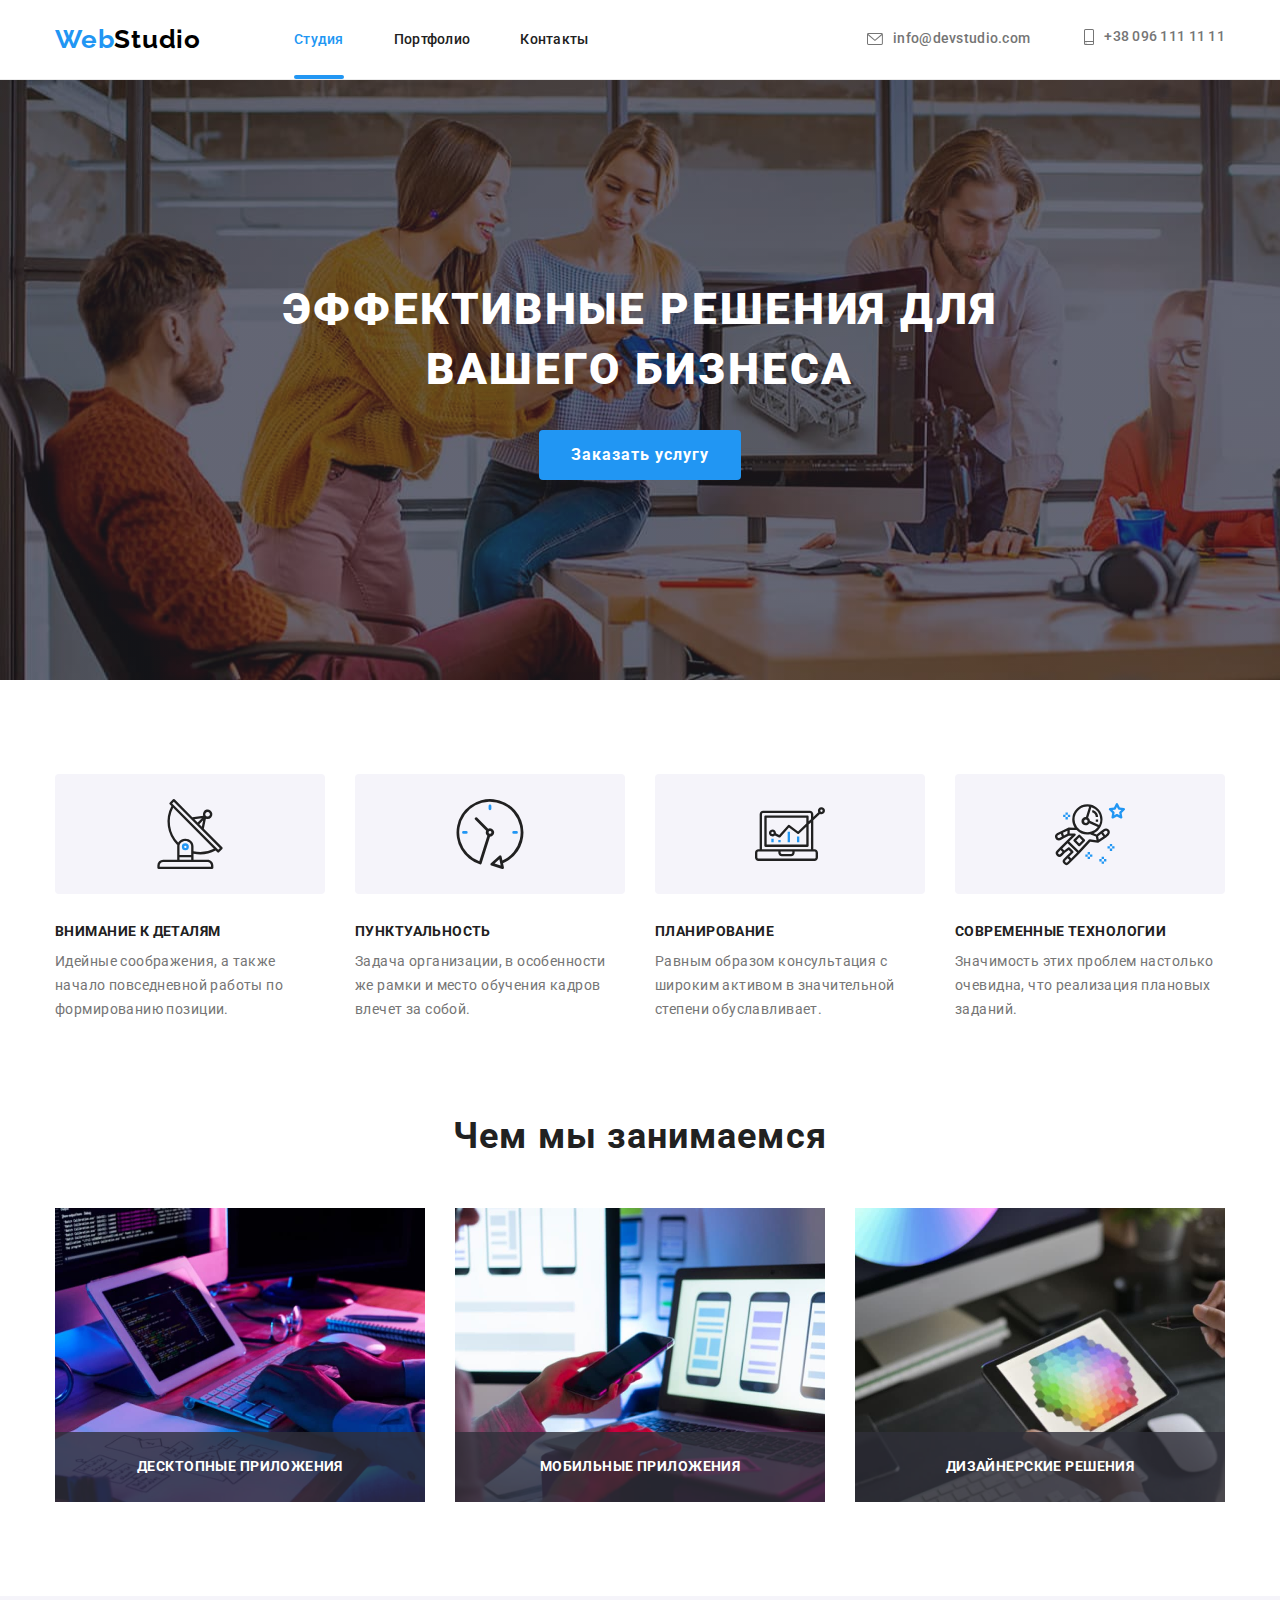
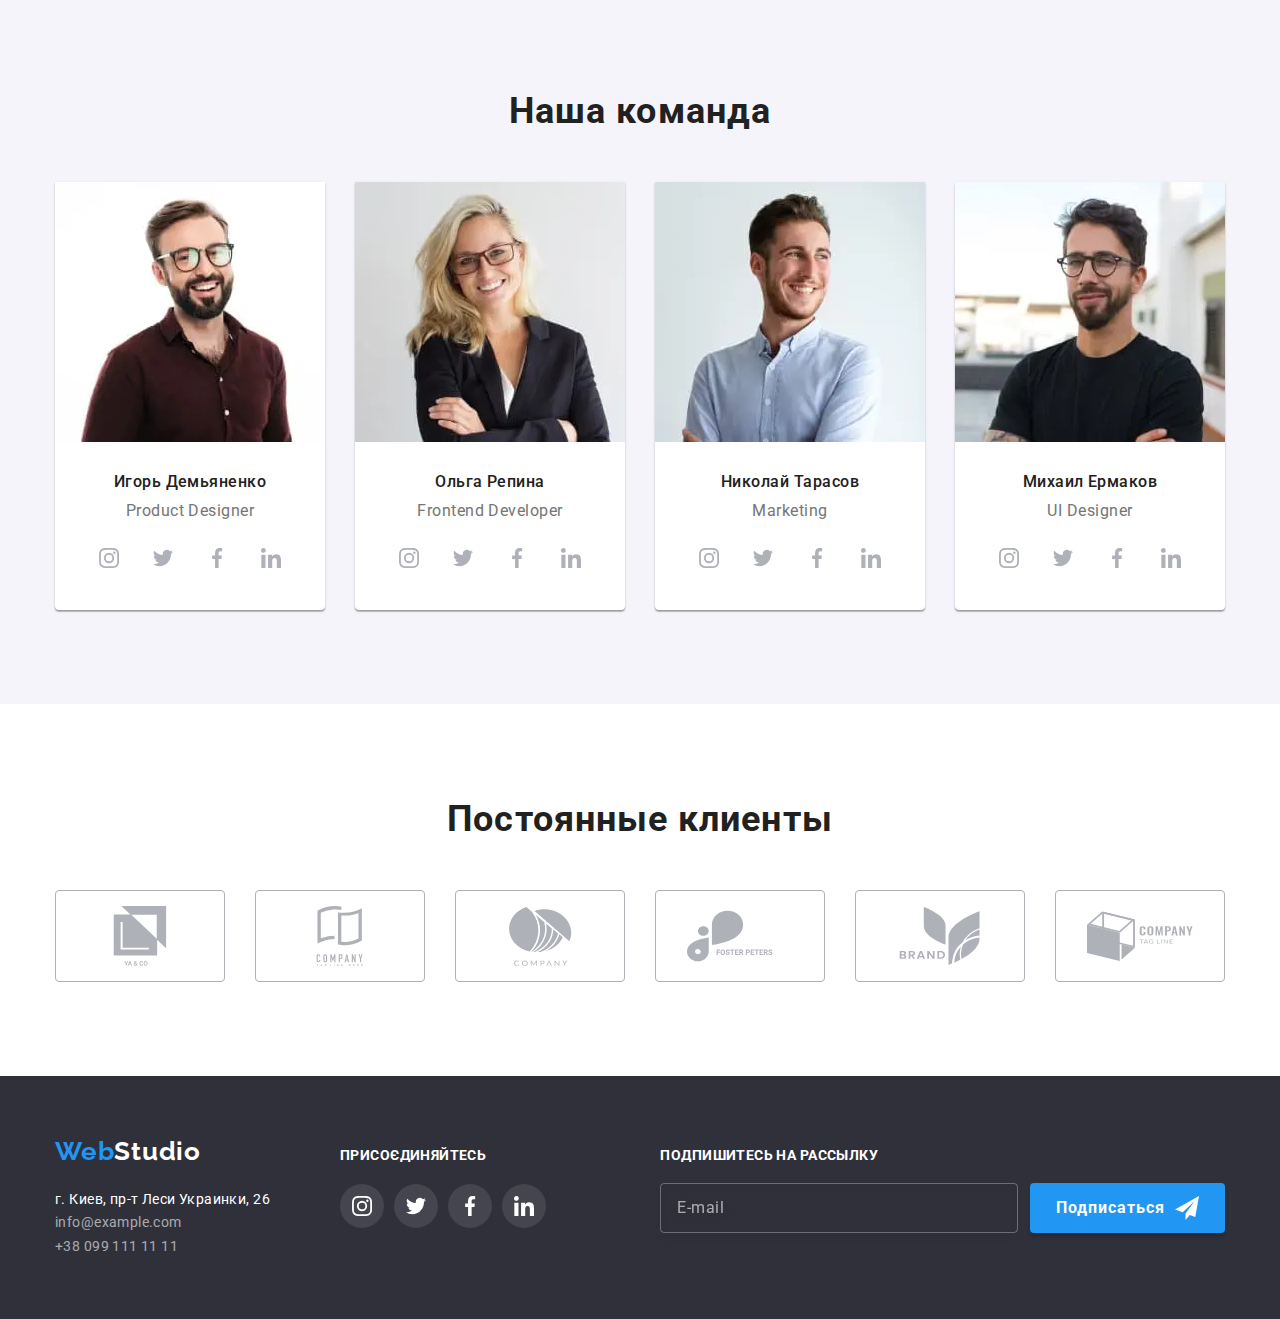
==== commit 52323ea5: "update" ====
--- a/index.html
+++ b/index.html
@@ -51,6 +51,52 @@
             </a>
     </div>
         </div>
+<!--MOBILE MENU-->
+        <div class="mobile-menu" data-menu>
+            <div class="container mobile-menu__container">
+                <button class="mobile-menu__close-btn" data-menu-close>
+                    <svg class="mobile-menu__close-icon" width="19" height="19">
+                        <use href="./images/icons.svg#icon-modal-close-btn"></use>
+                    </svg>
+                </button>
+                <div class="mobile-menu__box">
+                <ul class="mobile-menu__list list">
+                    <li class="mobile-menu__item">
+                        <a class="mobile-menu__link current link" href="./index.html">Студия</a>
+                    </li>
+                    <li class="mobile-menu__item">
+                        <a class="mobile-menu__link link" href="./portfolio.html">Портфолио</a>
+                    </li>
+                    <li class="mobile-menu__item">
+                        <a class="mobile-menu__link link" href="#contacts">Контакты</a>
+                    </li>
+                </ul>
+                </div>
+                <div class="mobile-menu__contacts-box">
+                <a class="mobile-menu__contact-phone-number link" href="tel:+380961111111">+38 096 111 11 11
+                </a>
+                <a class="mobile-menu__contact-e-mail link" href="mailto:info@devstudio.com">info@devstudio.com
+                </a>
+                <div class="mobile-menu__sn-box">
+                    <ul class="mobile-menu__sn-list list">
+                        <li class="mobile-menu__sn-item">
+                            <a class="mobile-menu__sn-link link" href="">Instagram</a>
+                        </li>
+                        <li class="mobile-menu__sn-item">
+                            <a class="mobile-menu__sn-link link" href="">Twitter</a>
+                        </li>
+                        <li class="mobile-menu__sn-item link">
+                            <a class="mobile-menu__sn-link link" href="">Facebook</a>
+                        </li>
+                        <li class="mobile-menu__sn-item link">
+                            <a class="mobile-menu__sn-link link" href="">LinkedIn</a>
+                        </li>
+                    </ul>
+                </div>
+                </div>
+            </div>
+        </div>
+        </header>
     </header>
 
     <!-- <main> -->
@@ -424,89 +470,88 @@
 </section>
     </main>
 <!--FOOTER-->
-    <footer class="footer"> 
+    <!--FOOTER-->
+    <footer class="footer">
         <div class="container footer-box">
             <div class="footer-tablet-box">
-            <div class="footer-address-box">
-        <a class="footer__logo link" href="index.html" lang="en"><span class="web">Web</span>Studio</a>
-        <address class="address">
-                    <ul class="footer-contacts-list list">
-            <li class="footer-contacts-list-item">
-                <a class="footer-address-link link" href="https://goo.gl/maps/kGVF8FUABVi4qEjD9"
-                target="_blank"
-                rel="noopener noreferrer"
-                >г. Киев, пр-т Леси Украинки, 26</a>
-            </li>
-            <li class="footer-contacts-list-item">
-                <a class="footer-contact-e-mail link" href="mailto:info@example.com">info@example.com</a>
-            </li>
-            <li class="footer-contacts-list-item">
-                <a class="footer-contact-phone-number link" href="tel:+380991111111">+38 099 111 11 11</a>
-            </li>
-        </ul>
-        </address>
-        </div>
-        <div class="footer-sn-box">
-            <h4 class="footer-sn-title">ПРИСОЄДИНЯЙТЕСЬ</h4>
-            <ul class="footer-social-list list">
-                <li class="footer-social-list-item">
-                    <a href="" class="footer-social-list-link">
-                        <svg class="footer-socail-list-icon" width="20" height="20">
-                            <use href="./images/icons.svg#icon-instagram"></use>
-                        </svg>
-                    </a>
-                </li>
-                <li class="footer-social-list-item">
-                    <a href="" class="footer-social-list-link">
-                        <svg class="footer-socail-list-icon" width="20" height="20">
-                            <use href="./images/icons.svg#icon-twitter"></use>
-                        </svg>
-                    </a>
-                </li>
-                <li class="footer-social-list-item">
-                    <a href="" class="footer-social-list-link">
-                        <svg class="footer-socail-list-icon" width="20" height="20">
-                            <use href="./images/icons.svg#icon-facebook"></use>
-                        </svg>
-                    </a>
-                </li>
-                <li class="footer-social-list-item">
-                    <a href="" class="footer-social-list-link">
-                        <svg class="footer-socail-list-icon" width="20" height="20">
-                            <use href="./images/icons.svg#icon-linkedin"></use>
-                        </svg>
-                    </a>
-                </li>
-            </ul>
-        </div>
-        </div>
-        <div class="footer-form">
-            <h4 class="subscribe-form-title">подпишитесь на рассылку</h4>
-        
-        <form class="footer-subscribe-form">
+                <div class="footer-address-box">
+                    <a class="footer__logo link" href="index.html" lang="en"><span class="web">Web</span>Studio</a>
+                    <address class="address">
+                        <ul class="footer-contacts-list list">
+                            <li class="footer-contacts-list-item">
+                                <a class="footer-address-link link" href="https://goo.gl/maps/kGVF8FUABVi4qEjD9"
+                                    target="_blank" rel="noopener noreferrer">г. Киев, пр-т Леси Украинки, 26</a>
+                            </li>
+                            <li class="footer-contacts-list-item">
+                                <a class="footer-contact-e-mail link" href="mailto:info@example.com">info@example.com</a>
+                            </li>
+                            <li class="footer-contacts-list-item">
+                                <a class="footer-contact-phone-number link" href="tel:+380991111111">+38 099 111 11 11</a>
+                            </li>
+                        </ul>
+                    </address>
+                </div>
+                <div class="footer-sn-box">
+                    <h4 class="footer-sn-title">ПРИСОЄДИНЯЙТЕСЬ</h4>
+                    <ul class="footer-social-list list">
+                        <li class="footer-social-list-item">
+                            <a href="" class="footer-social-list-link">
+                                <svg class="footer-socail-list-icon" width="20" height="20">
+                                    <use href="./images/icons.svg#icon-instagram"></use>
+                                </svg>
+                            </a>
+                        </li>
+                        <li class="footer-social-list-item">
+                            <a href="" class="footer-social-list-link">
+                                <svg class="footer-socail-list-icon" width="20" height="20">
+                                    <use href="./images/icons.svg#icon-twitter"></use>
+                                </svg>
+                            </a>
+                        </li>
+                        <li class="footer-social-list-item">
+                            <a href="" class="footer-social-list-link">
+                                <svg class="footer-socail-list-icon" width="20" height="20">
+                                    <use href="./images/icons.svg#icon-facebook"></use>
+                                </svg>
+                            </a>
+                        </li>
+                        <li class="footer-social-list-item">
+                            <a href="" class="footer-social-list-link">
+                                <svg class="footer-socail-list-icon" width="20" height="20">
+                                    <use href="./images/icons.svg#icon-linkedin"></use>
+                                </svg>
+                            </a>
+                        </li>
+                    </ul>
+                </div>
+            </div>
+            <div class="footer-form">
+                <h4 class="subscribe-form-title">подпишитесь на рассылку</h4>
+    
+                <form class="footer-subscribe-form">
                     <ul class="subscribe-list list">
                         <li>
-           <label class="subscribe-field">
-           <input type="email" name="email" placeholder="E-mail" class="subscribe-input" required /> 
-        </label>
-        </li>
-        <li>
-           <button type="submit" class="subscribe-bnt">Подписаться
-                    <svg class="icon icon-icon-send" width="24px" height="24px">
-                        <use href="./images/icons.svg#icon-icon-send"></use>
-                    </svg>
-
-            </button>
-            </li>
-                </ul>
-        </form>
-        
-        </div>
+                            <label class="subscribe-field">
+                                <input type="email" name="email" placeholder="E-mail" class="subscribe-input" required />
+                            </label>
+                        </li>
+                        <li>
+                            <button type="submit" class="subscribe-bnt">Подписаться
+                                <svg class="icon icon-icon-send" width="24px" height="24px">
+                                    <use href="./images/icons.svg#icon-icon-send"></use>
+                                </svg>
+    
+                            </button>
+                        </li>
+                    </ul>
+                </form>
+    
+            </div>
         </div>
     </footer>
 <!--MODAL WINDOW-->
     <div class="backdrop is-hidden" data-modal> 
-    <div class="modal-window">
+    <div class="modal-window container">
         <button type="button" class="modal-close-btn button" data-modal-close>
             <svg class="modal-close-btn-icon" width="11" height="11">
                 <use href="./images/icons.svg#icon-modal-close-btn"></use>
--- a/css/main.min.css
+++ b/css/main.min.css
@@ -1 +1 @@
-h1,h2,h3,h4,h5,h6,p{margin-top:0;margin-bottom:0}ul,ol{margin-top:0;margin-bottom:0;padding-left:0}img{display:block;max-width:100%;height:auto}.list{list-style:none}.link{text-decoration:none}body{font-family:var(--primary-font)}button{cursor:pointer}.container{padding-left:15px;padding-right:15px}@media screen and (min-width: 480px){.container{width:480px;margin-left:auto;margin-right:auto}}@media screen and (min-width: 768px){.container{width:768px}}@media screen and (min-width: 1200px){.container{width:1200px}}@media screen and (max-width: 767px){.section{padding:60px 0}}@media screen and (min-width: 768px){.section{padding:60px 0}}@media screen and (min-width: 1200px){.section{padding:94px 0}}.backdrop{position:fixed;top:0;left:0;z-index:100;width:100%;height:100%;background:rgba(0,0,0,.2);transition:500ms cubic-bezier(0.4, 0, 0.2, 1)}.backdrop.is-hidden{opacity:0;visibility:hidden;pointer-events:none;transform:scale(3);transition:500ms cubic-bezier(0.4, 0, 0.2, 1)}@media screen and (max-width: 767px){.footer{background-color:#2f303a;padding-top:60px;padding-bottom:60px}.footer__logo{font-size:24px;margin-bottom:20px}.footer-address-box{display:flex;flex-direction:column;justify-content:center;align-items:center}.address{text-align:center;margin-bottom:60px}.footer-contacts-list-item:not(:last-child){margin-bottom:8px}.footer-address-link{font-style:normal;font-weight:400;font-size:14px;line-height:24px;letter-spacing:.03em;color:#fff}.footer-contact-e-mail{font-style:normal;font-weight:400;font-size:14px;line-height:1.71;letter-spacing:.03em;color:rgba(255,255,255,.6)}.footer-contact-phone-number{font-style:normal;font-weight:400;font-size:14px;line-height:1.71;letter-spacing:.03em;color:rgba(255,255,255,.6)}.footer-sn-title{display:block;font-weight:700;font-size:14px;line-height:1.14;letter-spacing:.03em;text-transform:uppercase;text-align:center;color:#fff;margin-bottom:20px}.footer-social-list{display:flex;justify-content:center;gap:10px;margin-bottom:60px}.footer-social-list-link{display:flex;justify-content:center;align-items:center;width:44px;height:44px;border-radius:50%;background:rgba(255,255,255,.1);fill:#fff}.footer-form{display:flex;flex-direction:column;margin-top:auto;justify-content:center;align-items:center}.subscribe-form-title{font-weight:700;font-size:14px;line-height:1.15;letter-spacing:.03em;text-transform:uppercase;color:#fff;margin-bottom:20px}.subscribe-input{border:1px solid rgba(255,255,255,.3);border-radius:4px;height:50px;background-color:rgba(0,0,0,0);padding:15px 16px;font-weight:400;font-size:16px;line-height:1.25;letter-spacing:.03em;color:rgba(255,255,255,.6);margin-bottom:20px;width:90vw}.subscribe-input::placeholder{font-weight:400;font-size:16px;line-height:1.25;display:flex;align-items:center;letter-spacing:.03em;color:rgba(255,255,255,.6)}.subscribe-bnt{background:#2196f3;box-shadow:0px 4px 4px rgba(0,0,0,.15);border:none;border-radius:4px;color:#fff;font-weight:700;font-size:16px;line-height:1.87;align-items:center;text-align:center;display:flex;letter-spacing:.06em;padding:10px 31px;margin-left:auto;margin-right:auto}.icon-icon-send{fill:currentColor;margin-left:10px}}@media screen and (min-width: 768px)and (max-width: 1199px){.footer{background-color:#2f303a;padding-top:60px;padding-bottom:60px}.footer-tablet-box{display:flex;justify-content:center;gap:168px}.footer__logo{font-size:24px;margin-bottom:20px}.footer-address-box{display:flex;flex-direction:column;justify-content:center;align-items:center}.address{text-align:center;margin-bottom:60px}.footer-contacts-list-item:not(:last-child){margin-bottom:8px}.footer-address-link{font-style:normal;font-weight:400;font-size:14px;line-height:24px;letter-spacing:.03em;color:#fff}.footer-contact-e-mail{font-style:normal;font-weight:400;font-size:14px;line-height:1.71;letter-spacing:.03em;color:rgba(255,255,255,.6)}.footer-contact-phone-number{font-style:normal;font-weight:400;font-size:14px;line-height:1.71;letter-spacing:.03em;color:rgba(255,255,255,.6)}.sn-title{display:block;font-weight:700;font-size:14px;line-height:1.14;letter-spacing:.03em;text-transform:uppercase;color:#fff;margin-bottom:20px}.footer-social-list{display:flex;justify-content:center;gap:10px}.footer-sn-title{display:block;font-weight:700;font-size:14px;line-height:1.14;letter-spacing:.03em;text-transform:uppercase;text-align:center;color:#fff;margin-bottom:20px}.footer-social-list{display:flex;justify-content:center;gap:10px;margin-bottom:60px}.footer-social-list-link{display:flex;justify-content:center;align-items:center;width:44px;height:44px;border-radius:50%;background:rgba(255,255,255,.1);fill:#fff}.footer-form{display:flex;flex-direction:column;margin-top:auto;justify-content:center;align-items:center}.subscribe-form-title{font-weight:700;font-size:14px;line-height:1.15;letter-spacing:.03em;text-transform:uppercase;color:#fff;margin-bottom:20px}.subscribe-input{border:1px solid rgba(255,255,255,.3);border-radius:4px;height:50px;background-color:rgba(0,0,0,0);padding:15px 16px;font-weight:400;font-size:16px;line-height:1.25;letter-spacing:.03em;color:rgba(255,255,255,.6);margin-bottom:20px;width:450px}.subscribe-input::placeholder{font-weight:400;font-size:16px;line-height:1.25;display:flex;align-items:center;letter-spacing:.03em;color:rgba(255,255,255,.6)}.subscribe-bnt{background:#2196f3;box-shadow:0px 4px 4px rgba(0,0,0,.15);border:none;border-radius:4px;color:#fff;font-weight:700;font-size:16px;line-height:1.87;align-items:center;text-align:center;display:flex;letter-spacing:.06em;padding:10px 31px;margin-left:auto;margin-right:auto}.icon-icon-send{fill:currentColor;margin-left:10px}}@media screen and (min-width: 1200px){.footer{background-color:#2f303a;padding-top:60px;padding-bottom:60px}.footer-box{display:flex;align-items:baseline}.footer-tablet-box{display:flex}.footer-address-box{display:table;margin-right:70px}.footer__logo{display:block;margin-bottom:20px}.footer-address-link{font-style:normal;font-weight:400;font-size:14px;line-height:24px;letter-spacing:.03em;color:#fff;transition:var(--transition-main)}.footer-address-link:hover,.footer-address-link:focus{color:var(--accent-color)}.footer-contact-e-mail{font-style:normal;font-weight:400;font-size:14px;line-height:1.71;letter-spacing:.03em;color:rgba(255,255,255,.6);transition:var(--transition-main)}.footer-contact-e-mail:hover,.footer-contact-e-mail:focus{color:var(--accent-color)}.footer-contact-phone-number{font-style:normal;font-weight:400;font-size:14px;line-height:1.71;letter-spacing:.03em;color:rgba(255,255,255,.6);transition:var(--transition-main)}.footer-contact-phone-number:hover,.footer-contact-phone-number:focus{color:var(--accent-color)}.contacts-list-item:not(:last-of-type){margin-bottom:9px}.footer-sn-title{display:block;font-weight:700;font-size:14px;line-height:1.14;letter-spacing:.03em;text-transform:uppercase;color:#fff;margin-bottom:20px}.footer-social-list{display:flex;justify-content:center;gap:10px}.footer-social-list-link{display:flex;justify-content:center;align-items:center;width:44px;height:44px;border-radius:50%;background:rgba(255,255,255,.1);fill:#fff;transition:var(--transition-main)}.footer-social-list-link:hover,.footer-social-list-link:focus{background-color:var(--accent-color)}.footer-form{margin-left:auto;justify-content:center;align-items:center}.subscribe-form-title{font-weight:700;font-size:14px;line-height:1.15;letter-spacing:.03em;text-transform:uppercase;color:#fff;margin-bottom:20px}.subscribe-list{display:flex}.subscribe-bnt{background:#2196f3;box-shadow:0px 4px 4px rgba(0,0,0,.15);border:none;border-radius:4px;color:#fff;font-weight:700;font-size:16px;line-height:1.87;display:flex;align-items:center;text-align:center;letter-spacing:.06em;padding:10px 26px;transition:backgroud-color var(--transition-main)}.subscribe-bnt:focus,.subscribe-bnt:hover{background-color:#188ce8}.icon-icon-send{fill:currentColor;margin-left:10px}.subscribe-input{border:1px solid rgba(255,255,255,.3);filter:drop-shadow(0px 4px 4px rgba(0, 0, 0, 0.15));border-radius:4px;width:358px;height:50px;background-color:rgba(0,0,0,0);margin-right:12px;padding:15px 16px;font-weight:400;font-size:16px;line-height:1.25;display:flex;align-items:center;letter-spacing:.03em;color:rgba(255,255,255,.6);transition:border-color var(--transition-main)}.subscribe-input::placeholder{font-weight:400;font-size:16px;line-height:1.25;display:flex;align-items:center;letter-spacing:.03em;color:rgba(255,255,255,.6)}.subscribe-input:focus,.subscribe-input:hover{outline:none;border-color:var(--accent-color)}}@media screen and (max-width: 767px){.menu{display:none}.contacts-box{display:none}.page-header{padding-top:24px;padding-bottom:24px}.page-header-box{display:flex;align-items:center;justify-content:space-between}.mobile-menu-open{background-color:rgba(0,0,0,0);border:none;padding:0;line-height:0}}@media screen and (min-width: 768px){.mobile-menu-open{display:none}.page-nav{display:flex;align-items:center}.page-header-box{display:flex;padding-top:24px;padding-bottom:24px;align-items:center}.page-header__logo{margin-right:88px}.menu{display:flex;align-items:center}.menu__item:not(:last-child){margin-right:50px}.menu__link{font-weight:500;font-size:14px;line-height:1.14;letter-spacing:.02em;color:#212121;padding-top:32px;padding-bottom:32px}.current{color:var(--accent-color);position:relative}.current::after{position:absolute;bottom:0;display:block;content:"";border-radius:2px;background-color:var(--accent-color);height:4px;width:100%}.contacts-box{display:flex;flex-direction:column;margin-left:auto}.contact-e-mail,.contact-phone-number{font-weight:500;font-size:14px;line-height:1.14;letter-spacing:.02em;color:#757575;display:inline-flex;align-items:center}.envelope-icon,.phone-icon{order:-1;margin-right:10px;fill:currentColor}}@media screen and (min-width: 1200px){.page-header{border-bottom:1px solid #ececec}.page-header__logo{margin-right:93px}.contacts-box{display:inline;justify-content:center}.menu__link{transition:var(--transition-main)}.menu__link:hover{color:var(--accent-color)}.menu__link:focus{color:var(--accent-color)}.contact-e-mail{margin-right:50px}.contact-e-mail,.contact-phone-number{font-weight:500;font-size:14px;line-height:1.14;letter-spacing:.02em;color:#757575;display:inline-flex;align-items:center;transition:var(--transition-main)}.contact-e-mail:hover,.contact-phone-number:hover{color:var(--accent-color)}.contact-e-mail:focus,.contact-phone-number:focus{color:var(--accent-color)}}.page-header__logo{font-family:var(--logo-font);font-weight:700;font-size:26px;line-height:1.19;letter-spacing:.03em;color:#000}.footer__logo{font-family:var(--logo-font);font-weight:700;font-size:26px;line-height:1.19;letter-spacing:.03em;color:#fff}.web{font-family:var(--logo-font);font-weight:700;font-size:26px;line-height:1.19;letter-spacing:.03em;color:var(--accent-color)}.modal-form{display:flex;flex-direction:column}.modal-form-title{font-weight:700;font-size:20px;line-height:1.15;text-align:center;letter-spacing:.03em;color:#212121;margin-bottom:12px}.modal-form-field{margin-bottom:10px}.modal-form-input{width:100%;height:40px;border:1px solid rgba(33,33,33,.2);border-radius:4px;transition:border-color var(--transition-main);padding-left:42px;padding-top:16px;padding-bottom:16px}.modal-form-input:focus{outline:none;border-color:var(--accent-color);cursor:pointer}.modal-form-input-description{font-weight:400;font-size:12px;line-height:1.17;letter-spacing:.01em;color:#757575;display:block;margin-bottom:4px}.modal-form-input-box{position:relative}.modal-field-icon{position:absolute;top:50%;left:12px;transform:translateY(-50%);transition:fill var(--transition-main)}.modal-form-input:focus+.modal-form-input-icon{fill:var(--accent-color)}.modal-form-comment{width:100%;height:120px;padding:12px 16px;resize:none;border-radius:4px;border:1px solid rgba(33,33,33,.2);transition:border-color var(--transition-main)}.modal-form-comment::placeholder{font-weight:400;font-size:12px;line-height:14px;letter-spacing:.01em;color:rgba(117,117,117,.5)}.modal-form-comment:focus{border-color:var(--accent-color);outline:none;cursor:pointer}.policy-check-field{display:flex;margin-bottom:30px;align-items:center;justify-content:center;margin-top:6px}.policy-check-field:focus,.policy-check-field:hover{cursor:pointer}.check-box-icon{display:inline-block;width:16px;height:15px;margin-right:8px;border:2px solid #212121;border-radius:4px;position:relative;transition:background-color var(--transition-main)}.check-mark{position:absolute;top:50%;transform:translateY(-50%)}.check-box-description{font-weight:400;font-size:14px;line-height:1.71;letter-spacing:.03em;color:#757575}.policy-link{color:#2196f3}.check-box:checked+.check-box-icon{background-color:var(--accent-color);border-color:rgba(0,0,0,0)}.check-box{-webkit-appearance:none;-moz-appearance:none;appearance:none}.modal-form-submit{min-width:200px;height:50px;background:#2196f3;box-shadow:0px 4px 4px rgba(0,0,0,.15);border:none;border-radius:4px;color:#fff;font-weight:700;font-size:16px;line-height:1.87;display:flex;align-self:center;text-align:center;letter-spacing:.06em;padding:10px 52px;transition:backgroud-color var(--transition-main)}.modal-form-submit:focus,.modal-form-submit:hover{outline:none;background-color:#188ce8}.modal-window{position:absolute;top:50%;left:50%;transform:translate(-50%, -50%);width:528px;height:581px;background-color:#fff;box-shadow:0px 1px 3px rgba(0,0,0,.12),0px 1px 1px rgba(0,0,0,.14),0px 2px 1px rgba(0,0,0,.2);border-radius:4px;padding:40px}.modal-close-btn{position:absolute;top:8px;right:8px;display:flex;justify-content:center;align-items:center;width:30px;height:30px;border-radius:50%;background-color:#fff;border:1px solid rgba(0,0,0,.1);padding:0}.modal-close-btn:hover,.modal-close-btn:focus{fill:var(--accent-color)}@media screen and (max-width: 767px){.section-title{font-weight:700;font-size:22px;line-height:1.17;text-align:center;letter-spacing:.03em;color:#212121;margin-bottom:20px}}@media screen and (min-width: 768px){.section-title{font-weight:700;font-size:28px;line-height:1.17;text-align:center;letter-spacing:.03em;color:#212121;margin-bottom:30px}}@media screen and (min-width: 1200px){.section-title{font-size:36px}}@media screen and (max-width: 1199px){.about{display:none}}@media screen and (min-width: 1200px){.about{padding-top:0}.about-list{display:flex;gap:var(--item-gap);border:none}.about-list__box{position:relative}.about-list__box>.about-list__description{position:absolute;bottom:0;width:100%;height:70px;background:rgba(47,48,58,.8);font-weight:700;font-size:14px;line-height:1.14;letter-spacing:.03em;text-transform:uppercase;color:#fff;text-align:center;padding-top:27px;padding-bottom:27px}}@media screen and (max-width: 767px){.advantages-list{display:flex;flex-wrap:wrap}.advantages-list__icon-box{display:flex;justify-content:center;align-items:center;margin-bottom:30px;padding-top:25px;padding-bottom:25px;background-color:#f5f4fa;border-radius:4px}.advantages-list__title{font-weight:700;font-size:14px;line-height:1.14;letter-spacing:.03em;text-transform:uppercase;color:#212121;margin-bottom:10px}.advantages-list__description{font-weight:400;font-size:14px;line-height:1.71;letter-spacing:.03em;color:#757575}}@media screen and (min-width: 768px){.advantages-list{display:flex;gap:var(--item-gap);flex-wrap:wrap}.advantages-list__item{flex-basis:calc((100% - 30px)/2)}.advantages-list__icon-box{display:flex;justify-content:center;align-items:center;margin-bottom:30px;padding-top:25px;padding-bottom:25px;background-color:#f5f4fa;border-radius:4px}.advantages-list__title{font-weight:700;font-size:14px;line-height:1.14;letter-spacing:.03em;text-transform:uppercase;color:#212121;margin-bottom:10px}.advantages-list__description{font-weight:400;font-size:14px;line-height:1.71;letter-spacing:.03em;color:#757575}}@media screen and (min-width: 1200px){.advantages-list__item{flex-basis:calc((100% - 90px)/4)}}@media screen and (max-width: 767px){.clients-list{display:flex;flex-wrap:wrap;justify-content:center;align-items:center;gap:var(--item-gap)}.clients-list__item{flex-basis:calc((100% - 30px)/2)}.clients-list__link{display:flex;justify-content:center;align-items:center;fill:#afb1b8;border:1px solid #afb1b8;height:92px;border-radius:4px}}@media screen and (min-width: 768px){.clients-list{display:flex;flex-wrap:wrap;justify-content:center;align-items:center;gap:var(--item-gap)}.clients-list__item{flex-basis:calc((100% - 60px)/3)}.clients-list__link{display:flex;justify-content:center;align-items:center;fill:#afb1b8;border:1px solid #afb1b8;height:92px;border-radius:4px}}@media screen and (min-width: 1200px){.clients-list__item{flex-basis:calc((100% - 150px)/6)}.clients-list__link{transition:var(--transition-main)}.clients-list__link:hover,.clients-list__link:focus{fill:var(--accent-color);border-color:var(--accent-color)}}@media screen and (max-width: 767px){.hero{padding-top:118px;padding-bottom:118px;background-image:linear-gradient(rgba(47, 48, 58, 0.4), rgba(47, 48, 58, 0.4)),url("/images/mobile/hero/hero-480/hero-480.jpg");background-color:#c4c4c4}.hero__title{font-weight:900;font-size:26px;line-height:1.62;text-align:center;letter-spacing:.06em;text-transform:uppercase;color:#fff;margin-bottom:30px}.hero__bnt-box{display:flex;justify-content:center;align-items:center}.hero__btn{color:#fff;background-color:#2196f3;font-family:inherit;font-weight:700;font-size:16px;line-height:1.88;display:flex;align-items:center;text-align:center;letter-spacing:.06em;border:none;border-radius:4px;padding:10px 24px}}@media screen and (min-device-pixel-ratio: 2)and (max-width: 767px),screen and (min-resolution: 192dpi)and (max-width: 767px),screen and (min-resolution: 2dppx)and (max-width: 767px){.hero{background-image:linear-gradient(rgba(47, 48, 58, 0.4), rgba(47, 48, 58, 0.4)),url("/images/mobile/hero/hero-480/hero-480@2x.jpg");background-size:cover}}@media screen and (min-width: 768px){.hero{padding-top:118px;padding-bottom:118px;background-image:linear-gradient(rgba(47, 48, 58, 0.4), rgba(47, 48, 58, 0.4)),url("/images/tablet/hero/hero-768.jpg");background-size:cover;background-color:#c4c4c4}.hero__title{font-weight:900;font-size:26px;line-height:1.62;text-align:center;letter-spacing:.06em;text-transform:uppercase;color:#fff;margin-bottom:30px}.hero__bnt-box{display:flex;justify-content:center;align-items:center}.hero__btn{color:#fff;background-color:#2196f3;font-family:inherit;font-weight:700;font-size:16px;line-height:1.88;display:flex;align-items:center;text-align:center;letter-spacing:.06em;border:none;border-radius:4px;padding:10px 24px}}@media screen and (min-device-pixel-ratio: 2)and (min-width: 768px),screen and (min-resolution: 192dpi)and (min-width: 768px),screen and (min-resolution: 2dppx)and (min-width: 768px){.hero{background-image:linear-gradient(rgba(47, 48, 58, 0.4), rgba(47, 48, 58, 0.4)),url("/images/tablet/hero/hero-768@2x.jpg")}}@media screen and (min-width: 1200px){.hero{padding-top:200px;padding-bottom:200px;background-image:linear-gradient(rgba(47, 48, 58, 0.4), rgba(47, 48, 58, 0.4)),url("/images/desktop/hero/hero-1600.jpg")}.hero__title{font-size:44px;line-height:1.36}.hero__btn{padding:10px 32px;transition:var(--transition-main)}.hero__btn:hover,.hero__btn:focus{background-color:#188ce8;cursor:pointer}}@media screen and (min-device-pixel-ratio: 2)and (min-width: 1200px),screen and (min-resolution: 192dpi)and (min-width: 1200px),screen and (min-resolution: 2dppx)and (min-width: 1200px){.hero{background-image:linear-gradient(rgba(47, 48, 58, 0.4), rgba(47, 48, 58, 0.4)),url("/images/desktop/hero/hero-1600@2x.jpg")}}.portfolio-filters{display:flex;justify-content:center;gap:8px;margin-bottom:50px}.portfolio-filter-btn{font-family:inherit;font-weight:500;font-size:16px;line-height:1.63;text-align:center;letter-spacing:.03em;color:#212121;background-color:#f5f4fa;border:none;border-radius:4px;padding:6px 22px 6px 22px;transition:var(--transition-main)}.portfolio-filter-btn:hover,.portfolio-filter-btn:focus{color:#fff;background-color:var(--accent-color);box-shadow:0px 3px 1px rgba(0,0,0,.1),0px 1px 2px rgba(0,0,0,.08),0px 2px 2px rgba(0,0,0,.12)}.projects-list{display:flex;flex-wrap:wrap;gap:var(--item-gap)}.projects-list-item{flex-basis:calc((100% - 60px)/3)}.project-name{font-weight:700;font-size:18px;line-height:2;letter-spacing:.06em;color:#212121;margin-bottom:4px}.project-description{font-weight:400;font-size:16px;line-height:1.88;letter-spacing:.03em}.project-box{border:1px solid #eee;border-top:none;padding:20px 24px;background:#fff}.project-btn{text-align:left;padding:0;border:none;transition:var(--transition-main)}.project-btn:hover,.project-btn:focus{box-shadow:0px 1px 1px rgba(0,0,0,.12),0px 4px 4px rgba(0,0,0,.06),1px 4px 6px rgba(0,0,0,.16)}.project-card{position:relative;overflow:hidden}.project-hover-text{position:absolute;top:0;left:0;background-color:rgba(33,150,243,.9);font-weight:400;font-size:18px;line-height:1.55;letter-spacing:.03em;color:#fff;padding:63px 24px;width:100%;height:100%;overflow:auto;transform:translate(0, 100%);transition:var(--transition-main)}.project-btn:hover .project-hover-text,.project-btn:focus .project-hover-text{transform:translate(0, 0)}@media screen and (max-width: 767px){.team{background-color:#f5f4fa}.team-list{display:flex;flex-wrap:wrap;gap:var(--item-gap)}.team-list__item{background-color:#fff;box-shadow:0px 1px 3px rgba(0,0,0,.12),0px 1px 1px rgba(0,0,0,.14),0px 2px 1px rgba(0,0,0,.2);border-radius:0px 0px 4px 4px;padding-bottom:30px;flex-basis:100%;max-width:450px}.team-list__name{font-weight:500;font-size:16px;line-height:1.19;text-align:center;letter-spacing:.03em;color:#212121;margin-top:30px;margin-bottom:10px}.team-list__position{font-size:16px;line-height:1.19;text-align:center;letter-spacing:.03em;color:#757575;margin-bottom:16px}.social-list{display:flex;justify-content:center;gap:10px}.social-list__link{justify-content:center;align-items:center;background-color:#fff;fill:#afb1b8;width:44px;height:44px;border-radius:50%;display:flex}}@media screen and (min-width: 768px){.team{background-color:#f5f4fa}.team-list{display:flex;flex-wrap:wrap;gap:var(--item-gap)}.team-list__item{background-color:#fff;box-shadow:0px 1px 3px rgba(0,0,0,.12),0px 1px 1px rgba(0,0,0,.14),0px 2px 1px rgba(0,0,0,.2);border-radius:0px 0px 4px 4px;padding-bottom:30px;flex-basis:calc((100% - 30px)/2);max-width:354px}.team-list__name{font-weight:500;font-size:16px;line-height:1.19;text-align:center;letter-spacing:.03em;color:#212121;margin-top:30px;margin-bottom:10px}.team-list__position{font-size:16px;line-height:1.19;text-align:center;letter-spacing:.03em;color:#757575;margin-bottom:16px}.social-list{display:flex;justify-content:center;gap:10px}.social-list__link{justify-content:center;align-items:center;background-color:#fff;fill:#afb1b8;width:44px;height:44px;border-radius:50%;display:flex}}@media screen and (min-width: 1200px){.team-list__item{flex-basis:calc((100% - 90px)/4)}.social-list__link{transition:var(--transition-main)}.social-list__link:hover,.social-list__link:focus{background-color:var(--accent-color)}.social-list__link:hover .socail-list__icon,.social-list__link:focus .socail-list__icon{fill:#fff}}:root{--primary-font: "Roboto", sans-serif;--logo-font: "Raleway", sans-serif;--accent-color: #2196F3;--item-gap: 30px;--transition-main: 250ms cubic-bezier(0.4, 0, 0.2, 1)}/*# sourceMappingURL=main.min.css.map */+h1,h2,h3,h4,h5,h6,p{margin-top:0;margin-bottom:0}ul,ol{margin-top:0;margin-bottom:0;padding-left:0}img{display:block;max-width:100%;height:auto}.list{list-style:none}.link{text-decoration:none}body{font-family:var(--primary-font)}button{cursor:pointer}.container{padding-left:15px;padding-right:15px}@media screen and (min-width: 480px){.container{width:480px;margin-left:auto;margin-right:auto}}@media screen and (min-width: 768px){.container{width:768px}}@media screen and (min-width: 1200px){.container{width:1200px}}@media screen and (max-width: 767px){.section{padding:60px 0}}@media screen and (min-width: 768px){.section{padding:60px 0}}@media screen and (min-width: 1200px){.section{padding:94px 0}}.backdrop{position:fixed;top:0;left:0;z-index:100;width:100%;height:100%;background:rgba(0,0,0,.2);transition:500ms cubic-bezier(0.4, 0, 0.2, 1)}.backdrop.is-hidden{opacity:0;visibility:hidden;pointer-events:none;transform:scale(3);transition:500ms cubic-bezier(0.4, 0, 0.2, 1)}@media screen and (max-width: 767px){.footer{background-color:#2f303a;padding-top:60px;padding-bottom:60px}.footer__logo{font-size:24px;margin-bottom:20px}.footer-address-box{display:flex;flex-direction:column;justify-content:center;align-items:center}.address{text-align:center;margin-bottom:60px}.footer-contacts-list-item:not(:last-child){margin-bottom:8px}.footer-address-link{font-style:normal;font-weight:400;font-size:14px;line-height:24px;letter-spacing:.03em;color:#fff}.footer-contact-e-mail{font-style:normal;font-weight:400;font-size:14px;line-height:1.71;letter-spacing:.03em;color:rgba(255,255,255,.6)}.footer-contact-phone-number{font-style:normal;font-weight:400;font-size:14px;line-height:1.71;letter-spacing:.03em;color:rgba(255,255,255,.6)}.footer-sn-title{display:block;font-weight:700;font-size:14px;line-height:1.14;letter-spacing:.03em;text-transform:uppercase;text-align:center;color:#fff;margin-bottom:20px}.footer-social-list{display:flex;justify-content:center;gap:10px;margin-bottom:60px}.footer-social-list-link{display:flex;justify-content:center;align-items:center;width:44px;height:44px;border-radius:50%;background:rgba(255,255,255,.1);fill:#fff}.footer-form{display:flex;flex-direction:column;margin-top:auto;justify-content:center;align-items:center}.subscribe-form-title{font-weight:700;font-size:14px;line-height:1.15;letter-spacing:.03em;text-transform:uppercase;color:#fff;margin-bottom:20px}.subscribe-input{border:1px solid rgba(255,255,255,.3);filter:drop-shadow(0px 4px 4px rgba(0, 0, 0, 0.15));border-radius:4px;height:50px;background-color:rgba(0,0,0,0);padding:15px 16px;font-weight:400;font-size:16px;line-height:1.25;letter-spacing:.03em;color:rgba(255,255,255,.6);margin-bottom:20px;width:90vw;max-width:450px;transition:border-color var(--transition-main)}.subscribe-input::placeholder{font-weight:400;font-size:16px;line-height:1.25;display:flex;align-items:center;letter-spacing:.03em;color:rgba(255,255,255,.6)}.subscribe-input::placeholder:focus{outline:none;border-color:var(--accent-color)}.subscribe-bnt{background:#2196f3;box-shadow:0px 4px 4px rgba(0,0,0,.15);border:none;border-radius:4px;color:#fff;font-weight:700;font-size:16px;line-height:1.87;align-items:center;text-align:center;display:flex;letter-spacing:.06em;padding:10px 31px;margin-left:auto;margin-right:auto}.icon-icon-send{fill:currentColor;margin-left:10px}}@media screen and (min-width: 768px)and (max-width: 1199px){.footer{background-color:#2f303a;padding-top:60px;padding-bottom:60px}.footer-tablet-box{display:flex;justify-content:center;gap:168px}.footer__logo{font-size:24px;margin-bottom:20px}.footer-address-box{display:flex;flex-direction:column;justify-content:center;align-items:center}.address{text-align:center;margin-bottom:60px}.footer-contacts-list-item:not(:last-child){margin-bottom:8px}.footer-address-link{font-style:normal;font-weight:400;font-size:14px;line-height:24px;letter-spacing:.03em;color:#fff}.footer-contact-e-mail{font-style:normal;font-weight:400;font-size:14px;line-height:1.71;letter-spacing:.03em;color:rgba(255,255,255,.6)}.footer-contact-phone-number{font-style:normal;font-weight:400;font-size:14px;line-height:1.71;letter-spacing:.03em;color:rgba(255,255,255,.6)}.sn-title{display:block;font-weight:700;font-size:14px;line-height:1.14;letter-spacing:.03em;text-transform:uppercase;color:#fff;margin-bottom:20px}.footer-social-list{display:flex;justify-content:center;gap:10px}.footer-sn-title{display:block;font-weight:700;font-size:14px;line-height:1.14;letter-spacing:.03em;text-transform:uppercase;text-align:center;color:#fff;margin-bottom:20px}.footer-social-list{display:flex;justify-content:center;gap:10px;margin-bottom:60px}.footer-social-list-link{display:flex;justify-content:center;align-items:center;width:44px;height:44px;border-radius:50%;background:rgba(255,255,255,.1);fill:#fff}.footer-form{display:flex;flex-direction:column;margin-top:auto;justify-content:center;align-items:center}.subscribe-form-title{font-weight:700;font-size:14px;line-height:1.15;letter-spacing:.03em;text-transform:uppercase;color:#fff;margin-bottom:20px}.subscribe-input{border:1px solid rgba(255,255,255,.3);filter:drop-shadow(0px 4px 4px rgba(0, 0, 0, 0.15));border-radius:4px;height:50px;background-color:rgba(0,0,0,0);padding:15px 16px;font-weight:400;font-size:16px;line-height:1.25;letter-spacing:.03em;color:rgba(255,255,255,.6);margin-bottom:20px;width:450px;transform:border-color var(--transition-main)}.subscribe-input::placeholder{font-weight:400;font-size:16px;line-height:1.25;display:flex;align-items:center;letter-spacing:.03em;color:rgba(255,255,255,.6)}.subscribe-input:focus{outline:none;border-color:var(--accent-color)}.subscribe-bnt{background:#2196f3;box-shadow:0px 4px 4px rgba(0,0,0,.15);border:none;border-radius:4px;color:#fff;font-weight:700;font-size:16px;line-height:1.87;align-items:center;text-align:center;display:flex;letter-spacing:.06em;padding:10px 31px;margin-left:auto;margin-right:auto}.icon-icon-send{fill:currentColor;margin-left:10px}}@media screen and (min-width: 1200px){.footer{background-color:#2f303a;padding-top:60px;padding-bottom:60px}.footer-box{display:flex;align-items:baseline}.footer-tablet-box{display:flex;align-items:baseline}.footer-address-box{display:table;margin-right:70px}.footer__logo{display:block;margin-bottom:20px}.footer-address-link{font-style:normal;font-weight:400;font-size:14px;line-height:24px;letter-spacing:.03em;color:#fff;transition:var(--transition-main)}.footer-address-link:hover,.footer-address-link:focus{color:var(--accent-color)}.footer-contact-e-mail{font-style:normal;font-weight:400;font-size:14px;line-height:1.71;letter-spacing:.03em;color:rgba(255,255,255,.6);transition:var(--transition-main)}.footer-contact-e-mail:hover,.footer-contact-e-mail:focus{color:var(--accent-color)}.footer-contact-phone-number{font-style:normal;font-weight:400;font-size:14px;line-height:1.71;letter-spacing:.03em;color:rgba(255,255,255,.6);transition:var(--transition-main)}.footer-contact-phone-number:hover,.footer-contact-phone-number:focus{color:var(--accent-color)}.contacts-list-item:not(:last-of-type){margin-bottom:9px}.footer-sn-title{display:block;font-weight:700;font-size:14px;line-height:1.14;letter-spacing:.03em;text-transform:uppercase;color:#fff;margin-bottom:20px}.footer-social-list{display:flex;justify-content:center;gap:10px}.footer-social-list-link{display:flex;justify-content:center;align-items:center;width:44px;height:44px;border-radius:50%;background:rgba(255,255,255,.1);fill:#fff;transition:var(--transition-main)}.footer-social-list-link:hover,.footer-social-list-link:focus{background-color:var(--accent-color)}.footer-form{margin-left:auto;justify-content:center;align-items:center}.subscribe-form-title{font-weight:700;font-size:14px;line-height:1.15;letter-spacing:.03em;text-transform:uppercase;color:#fff;margin-bottom:20px}.subscribe-list{display:flex}.subscribe-bnt{background:#2196f3;box-shadow:0px 4px 4px rgba(0,0,0,.15);border:none;border-radius:4px;color:#fff;font-weight:700;font-size:16px;line-height:1.87;display:flex;align-items:center;text-align:center;letter-spacing:.06em;padding:10px 26px;transition:backgroud-color var(--transition-main)}.subscribe-bnt:focus,.subscribe-bnt:hover{background-color:#188ce8}.icon-icon-send{fill:currentColor;margin-left:10px}.subscribe-input{border:1px solid rgba(255,255,255,.3);filter:drop-shadow(0px 4px 4px rgba(0, 0, 0, 0.15));border-radius:4px;width:358px;height:50px;background-color:rgba(0,0,0,0);margin-right:12px;padding:15px 16px;font-weight:400;font-size:16px;line-height:1.25;display:flex;align-items:center;letter-spacing:.03em;color:rgba(255,255,255,.6);transition:border-color var(--transition-main)}.subscribe-input::placeholder{font-weight:400;font-size:16px;line-height:1.25;display:flex;align-items:center;letter-spacing:.03em;color:rgba(255,255,255,.6)}.subscribe-input:focus,.subscribe-input:hover{outline:none;border-color:var(--accent-color)}}@media screen and (max-width: 767px){.menu{display:none}.contacts-box{display:none}.page-header{padding-top:16px;padding-bottom:16px}.page-header-box{display:flex;align-items:center;justify-content:space-between}.mobile-menu-open{background-color:rgba(0,0,0,0);border:none;padding:0;line-height:0}}@media screen and (min-width: 768px){.mobile-menu-open{display:none}.page-nav{display:flex;align-items:center}.page-header-box{display:flex;padding-top:24px;padding-bottom:24px;align-items:center}.page-header__logo{margin-right:88px}.menu{display:flex;align-items:center}.menu__item:not(:last-child){margin-right:50px}.menu__link{font-weight:500;font-size:14px;line-height:1.14;letter-spacing:.02em;color:#212121;padding-top:32px;padding-bottom:32px}.current{color:var(--accent-color);position:relative}.current::after{position:absolute;bottom:0;display:block;content:"";border-radius:2px;background-color:var(--accent-color);height:4px;width:100%}.contacts-box{display:flex;flex-direction:column;margin-left:auto}.contact-e-mail,.contact-phone-number{font-weight:500;font-size:12px;line-height:1.14;letter-spacing:.02em;color:#757575;display:inline-flex;align-items:center}.envelope-icon,.phone-icon{order:-1;margin-right:10px;fill:currentColor}}@media screen and (min-width: 1200px){.page-header{border-bottom:1px solid #ececec}.page-header__logo{margin-right:93px}.contacts-box{display:inline;justify-content:center}.menu__link{transition:var(--transition-main)}.menu__link:hover{color:var(--accent-color)}.menu__link:focus{color:var(--accent-color)}.contact-e-mail{margin-right:50px}.contact-e-mail,.contact-phone-number{font-weight:500;font-size:14px;line-height:1.14;letter-spacing:.02em;color:#757575;display:inline-flex;align-items:center;transition:var(--transition-main)}.contact-e-mail:hover,.contact-phone-number:hover{color:var(--accent-color)}.contact-e-mail:focus,.contact-phone-number:focus{color:var(--accent-color)}}.page-header__logo{font-family:var(--logo-font);font-weight:700;font-size:26px;line-height:1.19;letter-spacing:.03em;color:#000}.footer__logo{font-family:var(--logo-font);font-weight:700;font-size:26px;line-height:1.19;letter-spacing:.03em;color:#fff}.web{font-family:var(--logo-font);font-weight:700;font-size:26px;line-height:1.19;letter-spacing:.03em;color:var(--accent-color)}@media screen and (max-width: 767px){.mobile-menu{position:fixed;width:100vw;height:100vh;z-index:1000;top:0;left:0;background-color:#fff;opacity:0;visibility:hidden;pointer-events:none;transition:var(--transition-main)}.mobile-menu.is-open{opacity:1;visibility:visible;pointer-events:auto}.mobile-menu__container{position:relative;padding-left:40px;padding-top:48px;padding-bottom:48px;display:flex;flex-direction:column;justify-content:space-between;height:100%}.mobile-menu__close-btn{position:absolute;top:21px;right:25px;background-color:rgba(0,0,0,0);border:none;padding:0;line-height:0}.mobile-menu__close-btn:hover{fill:var(--accent-color)}.mobile-menu__item:not(:last-child){margin-bottom:32px}.mobile-menu__link{font-weight:500;font-size:40px;line-height:1.18;letter-spacing:.02em;color:#212121}.current{color:var(--accent-color);position:relative}.current::after{position:absolute;bottom:0;display:block;content:"";border-radius:2px;background-color:var(--accent-color);height:4px;width:100%}.mobile-menu__contacts-box{display:flex;flex-direction:column}.mobile-menu__contact-phone-number{font-weight:500;font-size:34px;line-height:1.18;letter-spacing:.02em;color:var(--accent-color);margin-bottom:32px}.mobile-menu__contact-e-mail{font-weight:500;font-size:24px;line-height:1.17;letter-spacing:.02em;color:#757575}.mobile-menu__sn-box{display:flex}.mobile-menu__sn-list{margin-top:64px;display:flex;flex-wrap:wrap}.mobile-menu__sn-item:not(:last-child){margin-right:10px}.mobile-menu__sn-item:not(:last-child)::after{content:"";width:22px;height:0px;left:214px;top:726px;border:1px solid rgba(33,33,33,.2);transform:rotate(90deg);margin-left:10px}.mobile-menu__sn-link{font-weight:500;font-size:18px;line-height:1.22;letter-spacing:.02em;color:var(--accent-color)}}@media screen and (min-width: 768px){.mobile-menu{display:none}}@media screen and (max-width: 767px){.modal-form{display:flex;flex-direction:column}.modal-form-title{font-weight:700;font-size:20px;line-height:1.5;text-align:center;letter-spacing:.03em;color:#212121}.modal-form-field{margin-bottom:10px}.modal-form-input{width:100%;height:40px;border:1px solid rgba(33,33,33,.2);border-radius:4px;transition:border-color var(--transition-main);padding-left:42px;padding-top:16px;padding-bottom:16px}.modal-form-input:focus{outline:none;border-color:var(--accent-color);cursor:pointer}.modal-form-input-description{font-weight:400;font-size:12px;line-height:1.17;letter-spacing:.01em;color:#757575;display:block;margin-bottom:4px}.modal-form-input-box{position:relative}.modal-field-icon{position:absolute;top:50%;left:12px;transform:translateY(-50%);transition:fill var(--transition-main)}.modal-form-input:focus+.modal-form-input-icon{fill:var(--accent-color)}.modal-form-comment{width:100%;height:120px;padding:12px 16px;resize:none;border-radius:4px;border:1px solid rgba(33,33,33,.2);transition:border-color var(--transition-main)}.modal-form-comment::placeholder{font-weight:400;font-size:12px;line-height:14px;letter-spacing:.01em;color:rgba(117,117,117,.5)}.modal-form-comment:focus{border-color:var(--accent-color);outline:none;cursor:pointer}.policy-check-field{display:flex;margin-bottom:30px;align-items:center;justify-content:center;margin-top:6px}.check-box-icon{display:inline-block;width:16px;height:15px;margin-right:8px;border:2px solid #212121;border-radius:4px;position:relative;transition:background-color var(--transition-main)}.check-mark{position:absolute;top:50%;transform:translateY(-50%)}.check-box-description{font-weight:400;font-size:12px;line-height:1.71;letter-spacing:.03em;color:#757575}.policy-link{color:#2196f3}.check-box:checked+.check-box-icon{background-color:var(--accent-color);border-color:rgba(0,0,0,0)}.check-box{-webkit-appearance:none;-moz-appearance:none;appearance:none}.modal-form-submit{min-width:200px;height:50px;background:#2196f3;box-shadow:0px 4px 4px rgba(0,0,0,.15);border:none;border-radius:4px;color:#fff;font-weight:700;font-size:16px;line-height:1.87;display:flex;align-self:center;text-align:center;letter-spacing:.06em;padding:10px 52px;transition:backgroud-color var(--transition-main)}}@media screen and (min-width: 768px){.modal-form{display:flex;flex-direction:column}.modal-form-title{font-weight:700;font-size:20px;line-height:1.15;text-align:center;letter-spacing:.03em;color:#212121;margin-bottom:12px}.modal-form-field{margin-bottom:10px}.modal-form-input{width:100%;height:40px;border:1px solid rgba(33,33,33,.2);border-radius:4px;transition:border-color var(--transition-main);padding-left:42px;padding-top:16px;padding-bottom:16px}.modal-form-input:focus{outline:none;border-color:var(--accent-color);cursor:pointer}.modal-form-input-description{font-weight:400;font-size:12px;line-height:1.17;letter-spacing:.01em;color:#757575;display:block;margin-bottom:4px}.modal-form-input-box{position:relative}.modal-field-icon{position:absolute;top:50%;left:12px;transform:translateY(-50%);transition:fill var(--transition-main)}.modal-form-input:focus+.modal-form-input-icon{fill:var(--accent-color)}.modal-form-comment{width:100%;height:120px;padding:12px 16px;resize:none;border-radius:4px;border:1px solid rgba(33,33,33,.2);transition:border-color var(--transition-main)}.modal-form-comment::placeholder{font-weight:400;font-size:12px;line-height:14px;letter-spacing:.01em;color:rgba(117,117,117,.5)}.modal-form-comment:focus{border-color:var(--accent-color);outline:none;cursor:pointer}.policy-check-field{display:flex;margin-bottom:30px;align-items:center;justify-content:center;margin-top:6px}.policy-check-field:focus,.policy-check-field:hover{cursor:pointer}.check-box-icon{width:16px;height:15px;margin-right:8px;border:2px solid #212121;border-radius:4px;position:relative;transition:background-color var(--transition-main)}.check-mark{position:absolute;top:50%;transform:translateY(-50%)}.check-box-description{font-weight:400;font-size:12px;line-height:1.71;letter-spacing:.03em;color:#757575}.policy-link{color:#2196f3}.check-box:checked+.check-box-icon{background-color:var(--accent-color);border-color:rgba(0,0,0,0)}.check-box{-webkit-appearance:none;-moz-appearance:none;appearance:none}.modal-form-submit{min-width:200px;height:50px;background:#2196f3;box-shadow:0px 4px 4px rgba(0,0,0,.15);border:none;border-radius:4px;color:#fff;font-weight:700;font-size:16px;line-height:1.87;display:flex;align-self:center;text-align:center;letter-spacing:.06em;padding:10px 52px;transition:backgroud-color var(--transition-main)}.modal-form-submit:focus,.modal-form-submit:hover{outline:none;background-color:#188ce8}}@media screen and (min-width: 1200px){.check-box-description{font-size:14px}}@media screen and (max-width: 767px){.modal-window{position:absolute;top:50%;left:50%;transform:translate(-50%, -50%);max-width:100%;background-color:#fff;box-shadow:0px 1px 3px rgba(0,0,0,.12),0px 1px 1px rgba(0,0,0,.14),0px 2px 1px rgba(0,0,0,.2);border-radius:4px;padding:40px}.modal-close-btn{position:absolute;top:8px;right:8px;display:flex;justify-content:center;align-items:center;width:30px;height:30px;border-radius:50%;background-color:#fff;border:1px solid rgba(0,0,0,.1);padding:0}}@media screen and (min-width: 768px){.modal-window{position:absolute;top:50%;left:50%;transform:translate(-50%, -50%);width:450px;background-color:#fff;box-shadow:0px 1px 3px rgba(0,0,0,.12),0px 1px 1px rgba(0,0,0,.14),0px 2px 1px rgba(0,0,0,.2);border-radius:4px;padding:40px}.modal-close-btn{position:absolute;top:8px;right:8px;display:flex;justify-content:center;align-items:center;width:30px;height:30px;border-radius:50%;background-color:#fff;border:1px solid rgba(0,0,0,.1);padding:0}}@media screen and (min-width: 1200px){.modal-window{width:528px;height:581px}.modal-close-btn:hover,.modal-close-btn:focus{fill:var(--accent-color)}}@media screen and (max-width: 767px){.section-title{font-weight:700;font-size:28px;line-height:1.17;text-align:center;letter-spacing:.03em;color:#212121;margin-bottom:30px}}@media screen and (min-width: 768px){.section-title{font-weight:700;font-size:28px;line-height:1.17;text-align:center;letter-spacing:.03em;color:#212121;margin-bottom:30px}}@media screen and (min-width: 1200px){.section-title{font-size:36px;margin-bottom:50px}}@media screen and (max-width: 1199px){.about{display:none}}@media screen and (min-width: 1200px){.about{padding-top:0}.about-list{display:flex;gap:var(--item-gap);border:none}.about-list__box{position:relative}.about-list__box>.about-list__description{position:absolute;bottom:0;width:100%;height:70px;background:rgba(47,48,58,.8);font-weight:700;font-size:14px;line-height:1.14;letter-spacing:.03em;text-transform:uppercase;color:#fff;text-align:center;padding-top:27px;padding-bottom:27px}}@media screen and (max-width: 767px){.advantages-list{display:flex;flex-wrap:wrap}.advantages-list__icon-box{display:flex;justify-content:center;align-items:center;margin-bottom:30px;padding-top:25px;padding-bottom:25px;background-color:#f5f4fa;border-radius:4px}.advantages-list__title{font-weight:700;font-size:14px;line-height:1.14;letter-spacing:.03em;text-transform:uppercase;text-align:center;color:#212121;margin-bottom:10px}.advantages-list__description{font-weight:400;font-size:14px;line-height:1.71;letter-spacing:.03em;color:#757575;margin-bottom:30px}}@media screen and (min-width: 768px){.advantages-list{display:flex;gap:var(--item-gap);flex-wrap:wrap}.advantages-list__item{flex-basis:calc((100% - 30px)/2)}.advantages-list__icon-box{display:flex;justify-content:center;align-items:center;margin-bottom:30px;padding-top:25px;padding-bottom:25px;background-color:#f5f4fa;border-radius:4px}.advantages-list__title{font-weight:700;font-size:14px;line-height:1.14;letter-spacing:.03em;text-transform:uppercase;color:#212121;margin-bottom:10px}.advantages-list__description{font-weight:400;font-size:14px;line-height:1.71;letter-spacing:.03em;color:#757575}}@media screen and (min-width: 1200px){.advantages-list__item{flex-basis:calc((100% - 90px)/4)}}@media screen and (max-width: 767px){.clients-list{display:flex;flex-wrap:wrap;justify-content:center;align-items:center;gap:var(--item-gap)}.clients-list__item{flex-basis:calc((100% - 30px)/2)}.clients-list__link{display:flex;justify-content:center;align-items:center;fill:#afb1b8;border:1px solid #afb1b8;height:92px;border-radius:4px}}@media screen and (min-width: 768px){.clients-list{display:flex;flex-wrap:wrap;justify-content:center;align-items:center;gap:var(--item-gap)}.clients-list__item{flex-basis:calc((100% - 60px)/3)}.clients-list__link{display:flex;justify-content:center;align-items:center;fill:#afb1b8;border:1px solid #afb1b8;height:92px;border-radius:4px}}@media screen and (min-width: 1200px){.clients-list__item{flex-basis:calc((100% - 150px)/6)}.clients-list__link{transition:var(--transition-main)}.clients-list__link:hover,.clients-list__link:focus{fill:var(--accent-color);border-color:var(--accent-color)}}@media screen and (max-width: 767px){.hero{padding-top:118px;padding-bottom:118px;background-image:linear-gradient(rgba(47, 48, 58, 0.4), rgba(47, 48, 58, 0.4)),url("../images/mobile/hero/hero-480/hero-480.jpg");background-color:#c4c4c4}.hero__title{font-weight:900;font-size:26px;line-height:1.62;text-align:center;letter-spacing:.06em;text-transform:uppercase;color:#fff;margin-bottom:30px}.hero__bnt-box{display:flex;justify-content:center;align-items:center}.hero__btn{color:#fff;background-color:#2196f3;font-family:inherit;font-weight:700;font-size:16px;line-height:1.88;display:flex;align-items:center;text-align:center;letter-spacing:.06em;border:none;border-radius:4px;padding:10px 24px}}@media screen and (min-device-pixel-ratio: 2)and (max-width: 767px),screen and (min-resolution: 192dpi)and (max-width: 767px),screen and (min-resolution: 2dppx)and (max-width: 767px){.hero{background-image:linear-gradient(rgba(47, 48, 58, 0.4), rgba(47, 48, 58, 0.4)),url("../images/mobile/hero/hero-480/hero-480@2x.jpg");background-size:cover}}@media screen and (min-width: 768px){.hero{padding-top:118px;padding-bottom:118px;background-image:linear-gradient(rgba(47, 48, 58, 0.4), rgba(47, 48, 58, 0.4)),url("../images/tablet/hero/hero-768.jpg");background-size:cover;background-color:#c4c4c4}.hero__title{font-weight:900;font-size:26px;line-height:1.62;text-align:center;letter-spacing:.06em;text-transform:uppercase;color:#fff;margin-bottom:30px}.hero__bnt-box{display:flex;justify-content:center;align-items:center}.hero__btn{color:#fff;background-color:#2196f3;font-family:inherit;font-weight:700;font-size:16px;line-height:1.88;display:flex;align-items:center;text-align:center;letter-spacing:.06em;border:none;border-radius:4px;padding:10px 24px}}@media screen and (min-device-pixel-ratio: 2)and (min-width: 768px),screen and (min-resolution: 192dpi)and (min-width: 768px),screen and (min-resolution: 2dppx)and (min-width: 768px){.hero{background-image:linear-gradient(rgba(47, 48, 58, 0.4), rgba(47, 48, 58, 0.4)),url("../images/tablet/hero/hero-768@2x.jpg")}}@media screen and (min-width: 1200px){.hero{padding-top:200px;padding-bottom:200px;background-image:linear-gradient(rgba(47, 48, 58, 0.4), rgba(47, 48, 58, 0.4)),url("../images/desktop/hero/hero-1600.jpg")}.hero__title{font-size:44px;line-height:1.36}.hero__btn{padding:10px 32px;transition:var(--transition-main)}.hero__btn:hover,.hero__btn:focus{background-color:#188ce8;cursor:pointer}}@media screen and (min-device-pixel-ratio: 2)and (min-width: 1200px),screen and (min-resolution: 192dpi)and (min-width: 1200px),screen and (min-resolution: 2dppx)and (min-width: 1200px){.hero{background-image:linear-gradient(rgba(47, 48, 58, 0.4), rgba(47, 48, 58, 0.4)),url("../images/desktop/hero/hero-1600@2x.jpg")}}@media screen and (max-width: 767px){.portfolio-filters{display:flex;flex-wrap:wrap;gap:8px;margin-bottom:40px}.portfolio-filter-btn{font-family:inherit;font-weight:500;font-size:16px;line-height:1.63;text-align:center;letter-spacing:.03em;color:#212121;background-color:#f5f4fa;border:none;border-radius:4px;padding:6px 22px 6px 22px;transition:var(--transition-main)}.portfolio-filter-btn:hover{color:#fff;background-color:var(--accent-color);box-shadow:0px 3px 1px rgba(0,0,0,.1),0px 1px 2px rgba(0,0,0,.08),0px 2px 2px rgba(0,0,0,.12)}.projects-list{display:flex;flex-wrap:wrap}.projects-list-item{width:100%}.projects-list-item:not(:last-child){margin-bottom:30px}.project-name{font-weight:700;font-size:18px;line-height:2;letter-spacing:.06em;color:#212121;margin-bottom:4px}.project-description{font-weight:400;font-size:16px;line-height:1.88;letter-spacing:.03em;color:#757575}.project-box{border:1px solid #eee;border-top:none;padding:20px 24px;background:#fff}.project-btn{text-align:left;padding:0;border:none;transition:var(--transition-main);width:100%}.project-btn:hover,.project-btn:focus{box-shadow:0px 1px 1px rgba(0,0,0,.12),0px 4px 4px rgba(0,0,0,.06),1px 4px 6px rgba(0,0,0,.16)}.project-card{position:relative;overflow:hidden}.project-hover-text{position:absolute;top:0;background-color:rgba(33,150,243,.9);font-weight:400;font-size:18px;line-height:1.55;letter-spacing:.03em;color:#fff;text-align:center;width:100%;height:100%;overflow:auto;transform:translate(0, 100%);transition:var(--transition-main);display:flex;align-items:center;padding-left:24px;padding-right:24px}.project-btn:hover .project-hover-text{transform:translate(0, 0)}}@media screen and (min-width: 768px){.portfolio-filters{display:flex;flex-wrap:wrap;gap:8px;margin-bottom:30px;justify-content:center}.portfolio-filter-btn{font-family:inherit;font-weight:500;font-size:16px;line-height:1.63;text-align:center;letter-spacing:.03em;color:#212121;background-color:#f5f4fa;border:none;border-radius:4px;padding:6px 22px 6px 22px;transition:var(--transition-main)}.portfolio-filter-btn:hover{color:#fff;background-color:var(--accent-color);box-shadow:0px 3px 1px rgba(0,0,0,.1),0px 1px 2px rgba(0,0,0,.08),0px 2px 2px rgba(0,0,0,.12)}.projects-list{display:flex;flex-wrap:wrap;gap:30px}.projects-list-item{flex-basis:calc((100% - 30px)/2)}.project-name{font-weight:700;font-size:18px;line-height:2;letter-spacing:.06em;color:#212121;margin-bottom:4px}.project-description{font-weight:400;font-size:16px;line-height:1.88;letter-spacing:.03em;color:#757575}.project-box{border:1px solid #eee;border-top:none;padding:20px 24px;background:#fff}.project-btn{text-align:left;padding:0;border:none;max-width:354px;transition:var(--transition-main)}.project-btn:hover,.project-btn:focus{box-shadow:0px 1px 1px rgba(0,0,0,.12),0px 4px 4px rgba(0,0,0,.06),1px 4px 6px rgba(0,0,0,.16)}.project-card{position:relative;overflow:hidden}.project-hover-text{position:absolute;top:0;left:0;background-color:rgba(33,150,243,.9);font-weight:400;font-size:18px;line-height:1.55;letter-spacing:.03em;color:#fff;display:flex;text-align:center;align-items:center;padding-left:24px;padding-right:24px;width:100%;height:100%;overflow:auto;transform:translate(0, 100%);transition:var(--transition-main)}.project-btn:hover .project-hover-text,.project-btn:focus .project-hover-text{transform:translate(0, 0)}}@media screen and (min-width: 1200px){.portfolio-filters{margin-bottom:50px}.projects-list-item{flex-basis:calc((100% - 60px)/3)}.project-btn{max-width:370px}}@media screen and (max-width: 767px){.team{background-color:#f5f4fa}.team-list{display:flex;flex-wrap:wrap;gap:var(--item-gap)}.team-list__item{background-color:#fff;box-shadow:0px 1px 3px rgba(0,0,0,.12),0px 1px 1px rgba(0,0,0,.14),0px 2px 1px rgba(0,0,0,.2);border-radius:0px 0px 4px 4px;padding-bottom:30px;flex-basis:100%;max-width:450px}.team-list__name{font-weight:500;font-size:16px;line-height:1.19;text-align:center;letter-spacing:.03em;color:#212121;margin-top:30px;margin-bottom:10px}.team-list__position{font-size:16px;line-height:1.19;text-align:center;letter-spacing:.03em;color:#757575;margin-bottom:16px}.social-list{display:flex;justify-content:center;gap:10px}.social-list__link{justify-content:center;align-items:center;background-color:#fff;fill:#afb1b8;width:44px;height:44px;border-radius:50%;display:flex}}@media screen and (min-width: 768px){.team{background-color:#f5f4fa}.team-list{display:flex;flex-wrap:wrap;gap:var(--item-gap)}.team-list__item{background-color:#fff;box-shadow:0px 1px 3px rgba(0,0,0,.12),0px 1px 1px rgba(0,0,0,.14),0px 2px 1px rgba(0,0,0,.2);border-radius:0px 0px 4px 4px;padding-bottom:30px;flex-basis:calc((100% - 30px)/2);max-width:354px}.team-list__name{font-weight:500;font-size:16px;line-height:1.19;text-align:center;letter-spacing:.03em;color:#212121;margin-top:30px;margin-bottom:10px}.team-list__position{font-size:16px;line-height:1.19;text-align:center;letter-spacing:.03em;color:#757575;margin-bottom:16px}.social-list{display:flex;justify-content:center;gap:10px}.social-list__link{justify-content:center;align-items:center;background-color:#fff;fill:#afb1b8;width:44px;height:44px;border-radius:50%;display:flex}}@media screen and (min-width: 1200px){.team-list__item{flex-basis:calc((100% - 90px)/4)}.social-list__link{transition:var(--transition-main)}.social-list__link:hover,.social-list__link:focus{background-color:var(--accent-color)}.social-list__link:hover .socail-list__icon,.social-list__link:focus .socail-list__icon{fill:#fff}}:root{--primary-font: "Roboto", sans-serif;--logo-font: "Raleway", sans-serif;--accent-color: #2196F3;--item-gap: 30px;--transition-main: 250ms cubic-bezier(0.4, 0, 0.2, 1)}/*# sourceMappingURL=main.min.css.map */